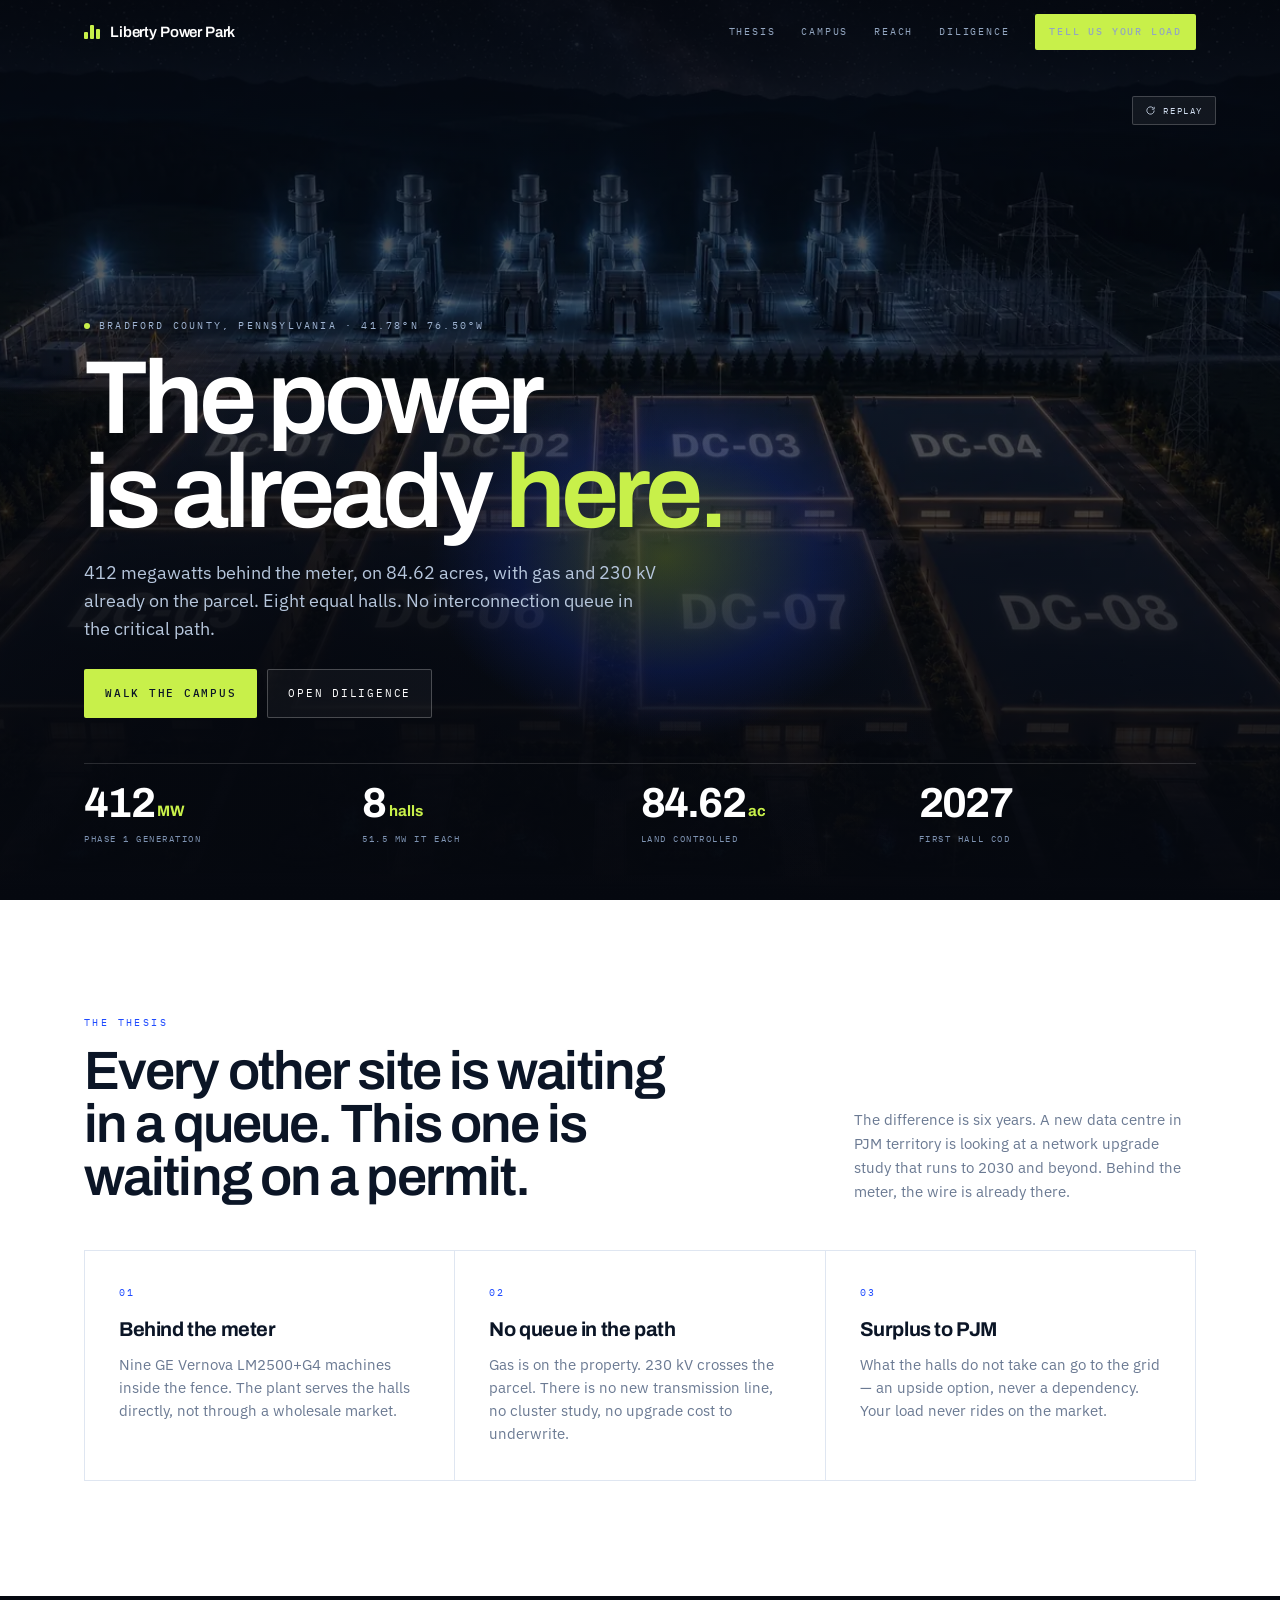
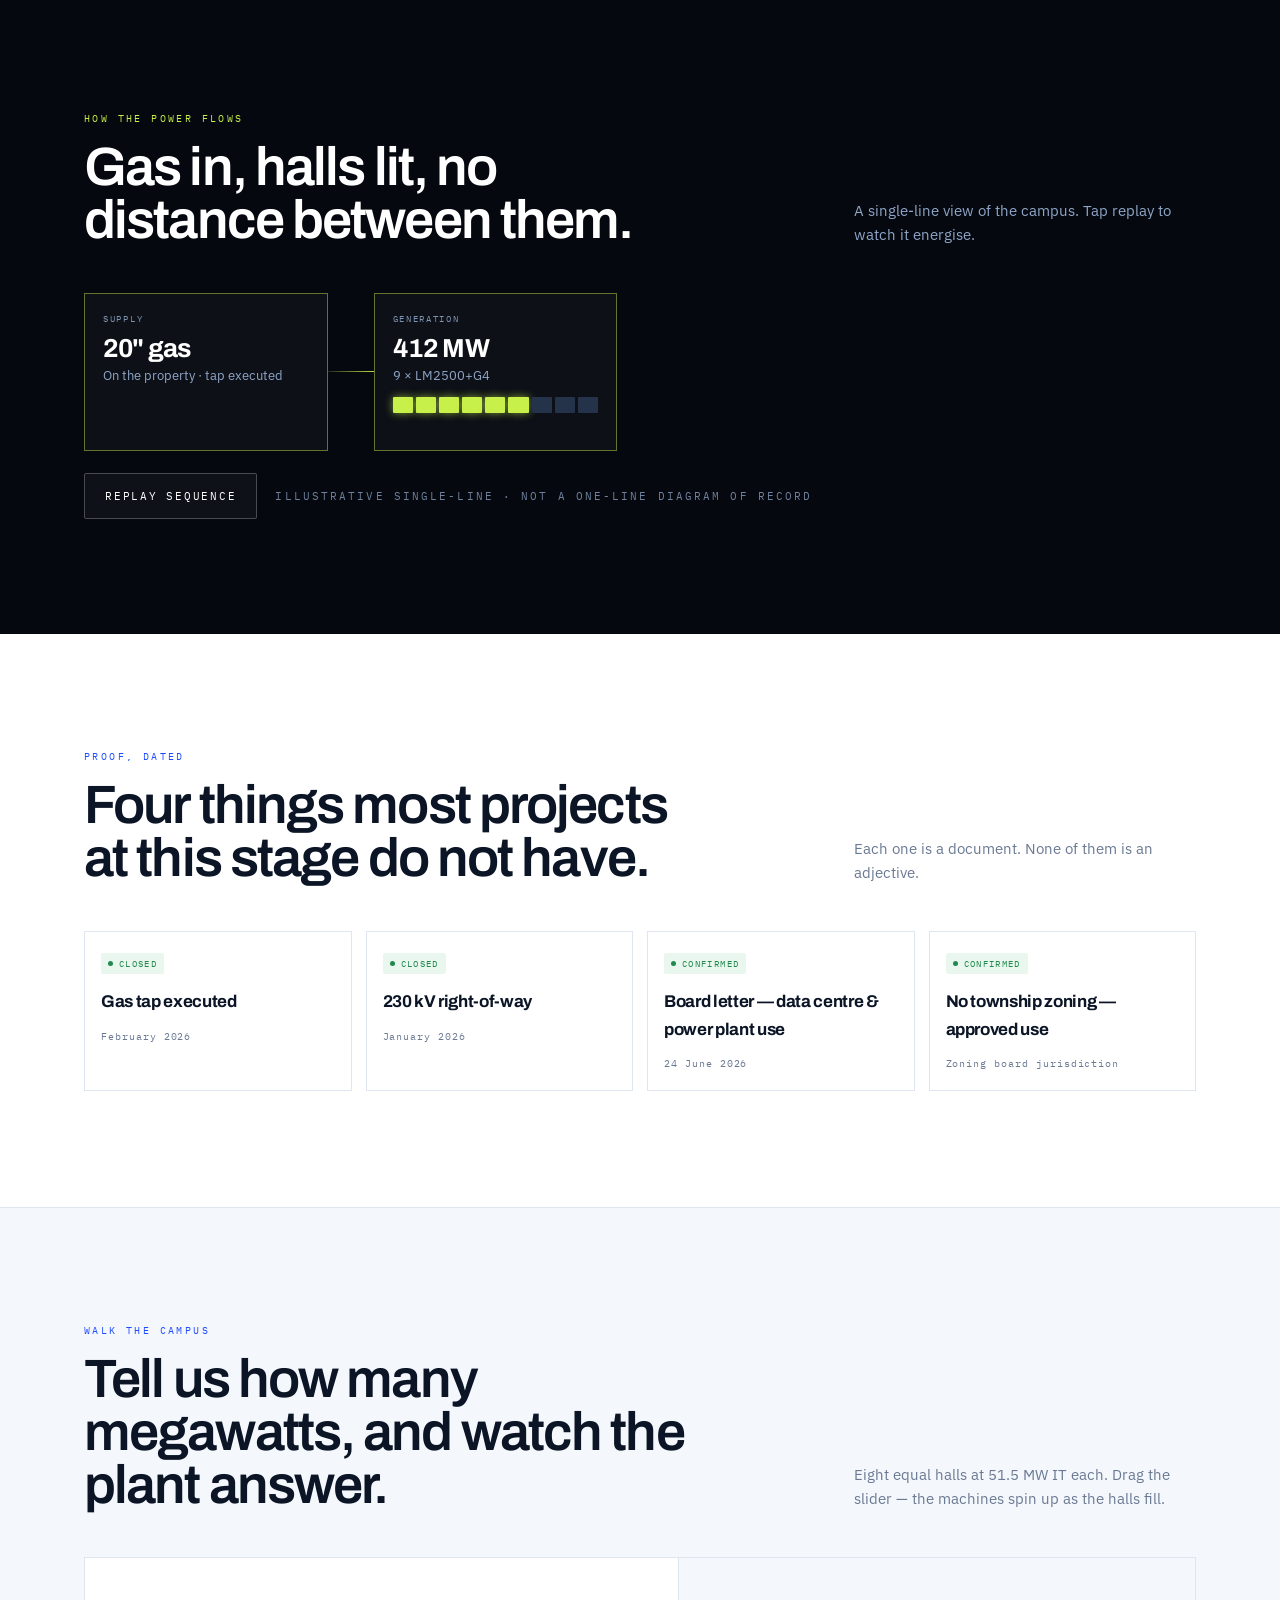
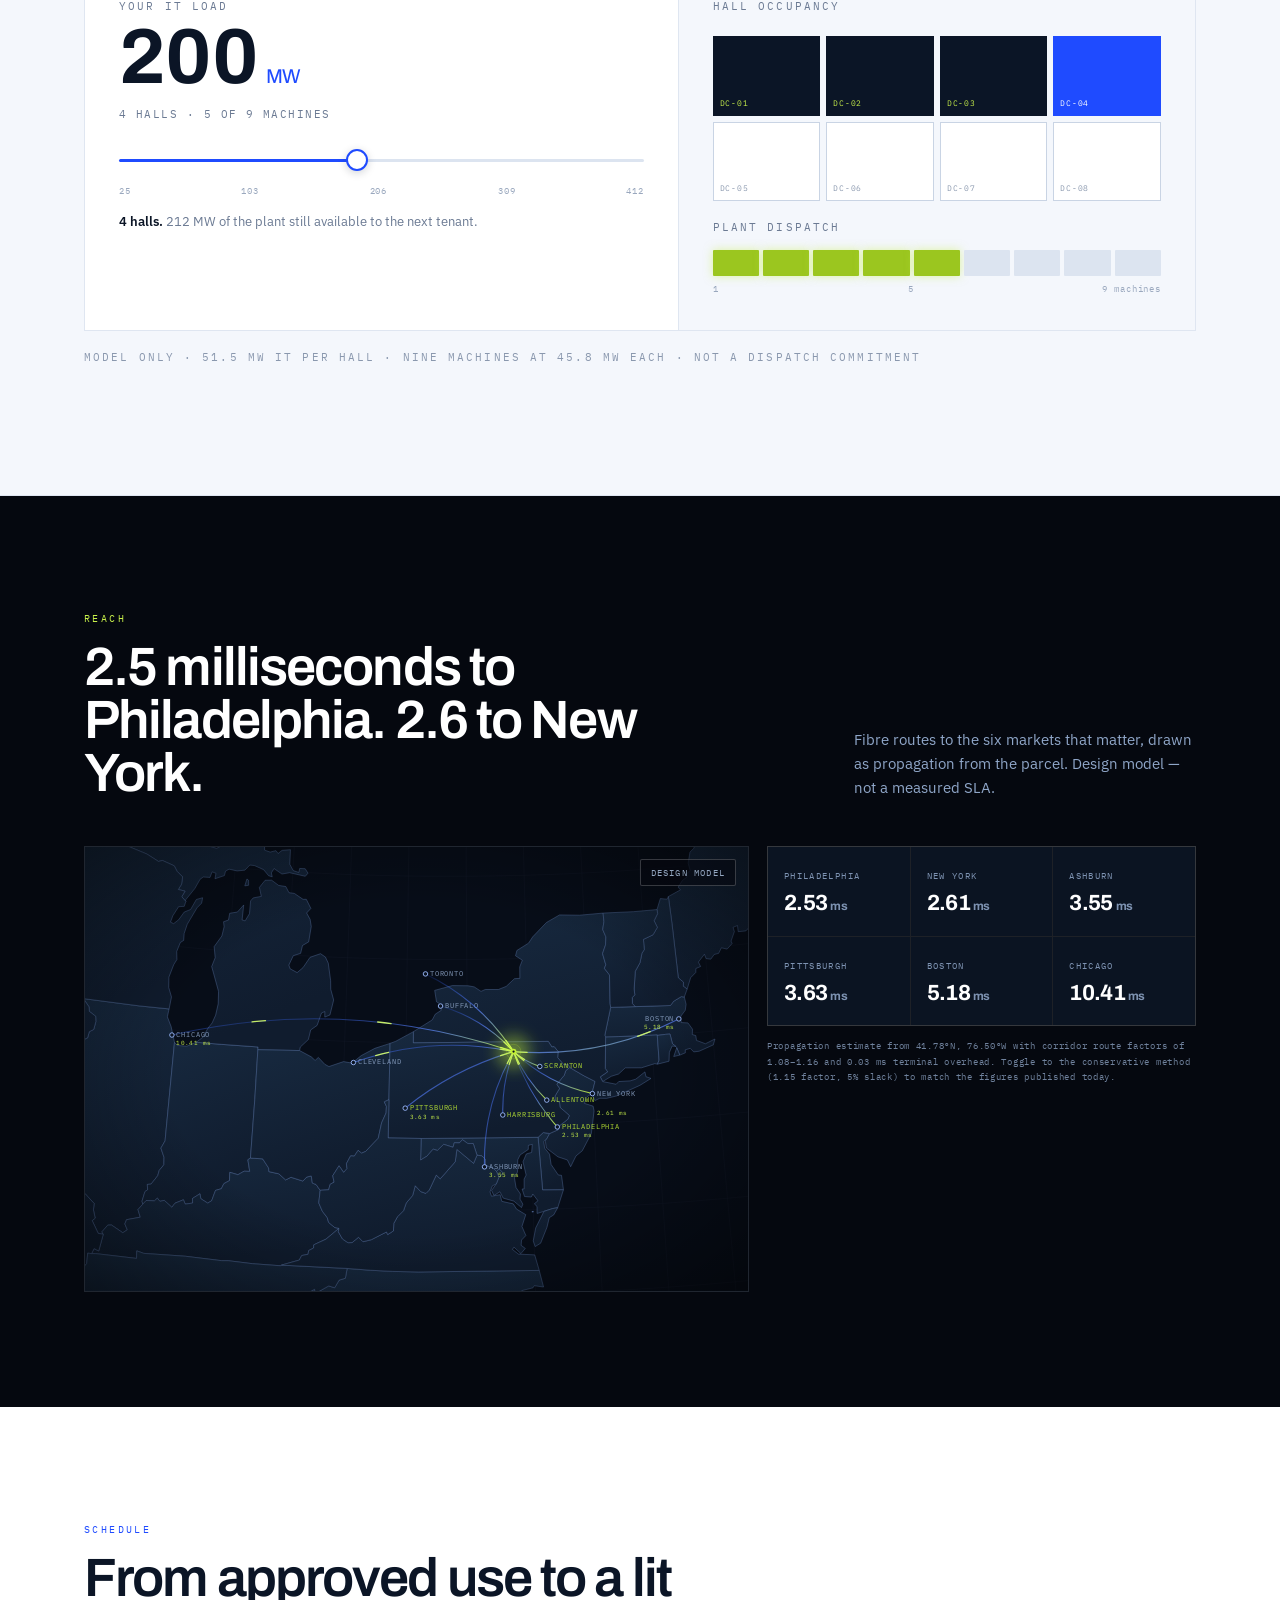
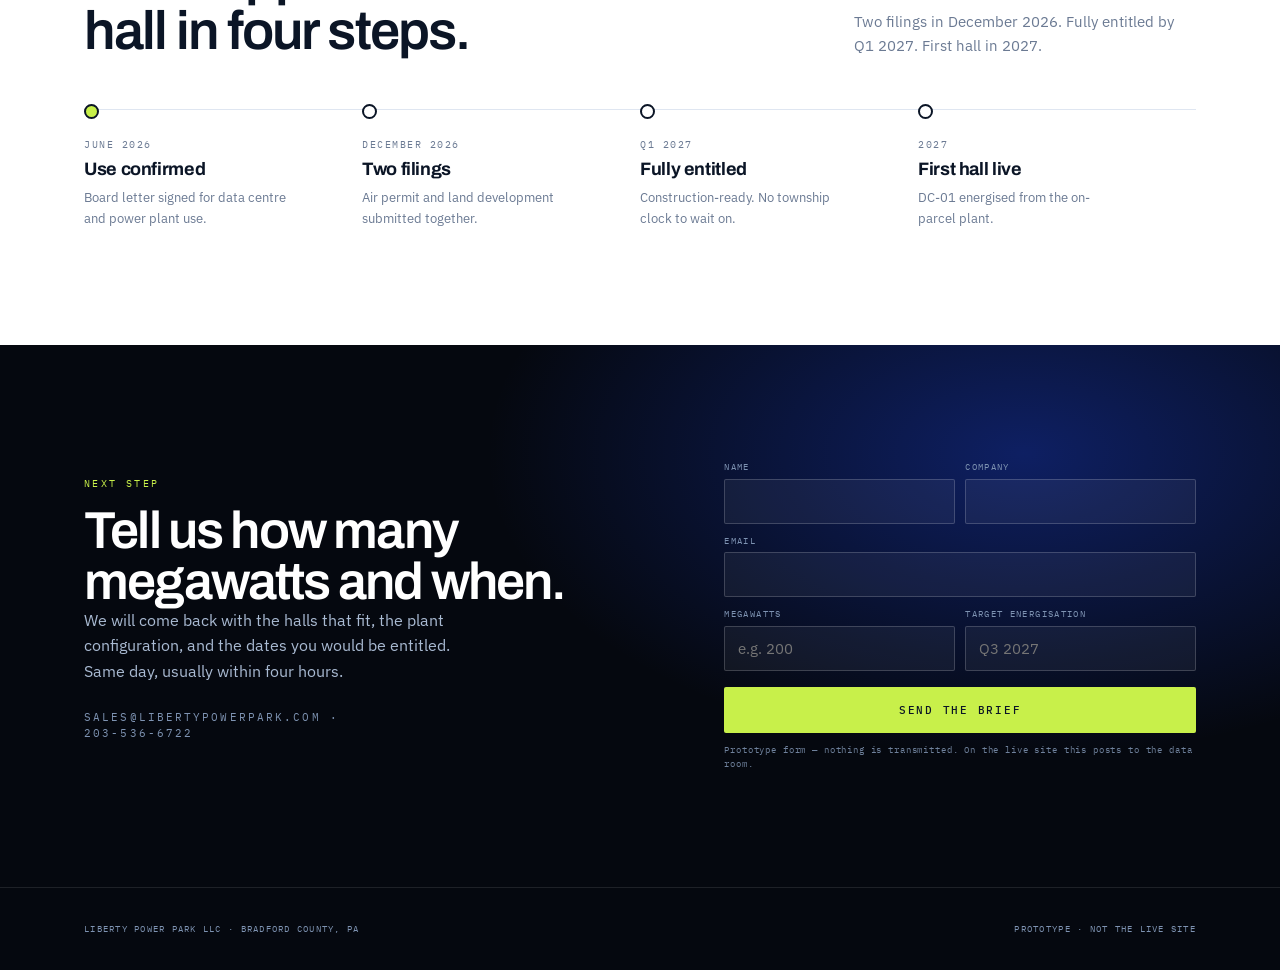
==== index.html @ 139e8e35 "Liberty Power Park — production site" ====
<!doctype html>
<html lang="en">
<head>
<meta charset="utf-8">
<meta name="viewport" content="width=device-width,initial-scale=1,viewport-fit=cover">
<meta name="theme-color" content="#05080F">
<title>Liberty Power Park — 412 MW behind the meter in Pennsylvania</title>
<meta name="description" content="412 MW behind the meter on 84.62 acres in Bradford County, Pennsylvania. Gas and 230 kV already on the parcel. Eight 40,000 SF halls. First hall 2027.">
<link rel="preload" href="fonts/archivo-600-normal.woff2" as="font" type="font/woff2" crossorigin>
<link rel="stylesheet" href="fonts.css">
<link rel="stylesheet" href="style.css">
<link rel="icon" href="favicon.svg" type="image/svg+xml">
<link rel="apple-touch-icon" href="favicon.png">
<link rel="canonical" href="https://arbitragegod.github.io/liberty-power-park/">
<meta property="og:type" content="website">
<meta property="og:site_name" content="Liberty Power Park">
<meta property="og:title" content="The power is already here — Liberty Power Park">
<meta property="og:description" content="412 MW behind the meter on 84.62 acres in Bradford County, Pennsylvania. Gas and 230 kV already on the parcel. Eight 51.5 MW halls. First hall 2027.">
<meta property="og:url" content="https://arbitragegod.github.io/liberty-power-park/">
<meta property="og:image" content="https://arbitragegod.github.io/liberty-power-park/assets/og.jpg">
<meta property="og:image:width" content="1200">
<meta property="og:image:height" content="630">
<meta name="twitter:card" content="summary_large_image">
<meta name="twitter:title" content="The power is already here — Liberty Power Park">
<meta name="twitter:description" content="412 MW behind the meter on 84.62 acres in Bradford County, Pennsylvania. Gas and 230 kV already on the parcel. Eight 51.5 MW halls. First hall 2027.">
<meta name="twitter:image" content="https://arbitragegod.github.io/liberty-power-park/assets/og.jpg">

</head>
<body>

<header class="nav" id="nav">
  <div class="nav-in">
    <a class="brand" href="index.html"><span class="mark"><i></i><i></i><i></i></span>Liberty Power Park</a>
    <nav class="nav-links" id="navlinks">
      <a href="#flow">Thesis</a>
      <a href="#load">Campus</a>
      <a href="#reach">Reach</a>
      <a href="diligence.html">Diligence</a>
      <a class="nav-cta" href="#ask">Tell us your load</a>
    </nav>
    <button class="burger" id="burger" aria-label="Menu" aria-expanded="false"><span></span><span></span><span></span></button>
  </div>
</header>

<!-- ================= HERO ================= -->
<section class="hero">
  <div class="hero-bg" id="heroBg" style="background-image:url('assets/hero.webp')"></div>
  <div class="hero-grad"></div>
  <div class="plant-glow" id="plantGlow"></div>
  <div class="scan" id="scan"></div>
  <button class="replay" id="replay" type="button" aria-label="Replay the energise sequence">
    <svg viewBox="0 0 24 24"><path d="M20 12a8 8 0 1 1-2.3-5.6M20 4v5h-5"/></svg>Replay
  </button>

  <div class="hero-in">
    <span class="eyebrow"><i class="dot"></i>Bradford County, Pennsylvania · 41.78°N 76.50°W</span>
    <h1>The power<br>is already <em>here.</em></h1>
    <p class="hero-sub">412 megawatts behind the meter, on 84.62 acres, with gas and 230 kV already on the parcel. Eight equal halls. No interconnection queue in the critical path.</p>
    <div class="hero-actions">
      <a class="btn btn-p" href="#load">Walk the campus</a>
      <a class="btn btn-g" href="diligence.html">Open diligence</a>
    </div>
    <div class="hero-kpi">
      <div><b><span data-count="412">0</span><i>MW</i></b><span>Phase 1 generation</span></div>
      <div><b><span data-count="8">0</span><i>halls</i></b><span>51.5 MW IT each</span></div>
      <div><b><span data-count="84.62" data-dec="2">0</span><i>ac</i></b><span>Land controlled</span></div>
      <div><b><span data-count="2027">0</span></b><span>First hall COD</span></div>
    </div>
  </div>
</section>

<!-- ================= THESIS ================= -->
<section class="sec" id="thesis">
  <div class="wrap">
    <div class="sec-head rv">
      <div>
        <span class="kicker">The thesis</span>
        <h2>Every other site is waiting in a queue. This one is waiting on a permit.</h2>
      </div>
      <p>The difference is six years. A new data centre in PJM territory is looking at a network upgrade study that runs to 2030 and beyond. Behind the meter, the wire is already there.</p>
    </div>
    <div class="thesis rv">
      <article>
        <span class="n">01</span>
        <b>Behind the meter</b>
        <p>Nine GE Vernova LM2500+G4 machines inside the fence. The plant serves the halls directly, not through a wholesale market.</p>
      </article>
      <article>
        <span class="n">02</span>
        <b>No queue in the path</b>
        <p>Gas is on the property. 230 kV crosses the parcel. There is no new transmission line, no cluster study, no upgrade cost to underwrite.</p>
      </article>
      <article>
        <span class="n">03</span>
        <b>Surplus to PJM</b>
        <p>What the halls do not take can go to the grid — an upside option, never a dependency. Your load never rides on the market.</p>
      </article>
    </div>
  </div>
</section>

<!-- ================= FLOW ================= -->
<section class="sec dark" id="flow">
  <div class="wrap">
    <div class="sec-head rv">
      <div>
        <span class="kicker" style="color:var(--lime)">How the power flows</span>
        <h2>Gas in, halls lit, no distance between them.</h2>
      </div>
      <p style="color:#8FA6C8">A single-line view of the campus. Tap replay to watch it energise.</p>
    </div>

    <div class="flow" id="flowstrip">
      <div class="fl-step" data-step="1">
        <span class="fl-k">Supply</span>
        <b>20" gas</b>
        <span class="fl-s">On the property · tap executed</span>
      </div>
      <div class="fl-link"><i></i></div>
      <div class="fl-step" data-step="2">
        <span class="fl-k">Generation</span>
        <b>412 MW</b>
        <span class="fl-s">9 × LM2500+G4</span>
        <div class="fl-units" id="flUnits"></div>
      </div>
      <div class="fl-link"><i></i></div>
      <div class="fl-step" data-step="3">
        <span class="fl-k">Distribution</span>
        <b>8 halls</b>
        <span class="fl-s">51.5 MW IT each</span>
        <div class="fl-halls" id="flHalls"></div>
      </div>
      <div class="fl-link dashed"><i></i></div>
      <div class="fl-step" data-step="4">
        <span class="fl-k">Optional</span>
        <b>PJM</b>
        <span class="fl-s">Surplus only</span>
      </div>
    </div>

    <div class="flow-foot">
      <button class="btn btn-g" id="flowReplay" type="button">Replay sequence</button>
      <span class="mono" style="color:#6F819C">Illustrative single-line · not a one-line diagram of record</span>
    </div>
  </div>
</section>

<!-- ================= PROOF ================= -->
<section class="sec" id="proof">
  <div class="wrap">
    <div class="sec-head rv">
      <div>
        <span class="kicker">Proof, dated</span>
        <h2>Four things most projects at this stage do not have.</h2>
      </div>
      <p>Each one is a document. None of them is an adjective.</p>
    </div>
    <div class="proof">
      <article class="rv">
        <span class="st"><i></i>Closed</span>
        <b>Gas tap executed</b>
        <span class="date">February 2026</span>
      </article>
      <article class="rv">
        <span class="st"><i></i>Closed</span>
        <b>230 kV right-of-way</b>
        <span class="date">January 2026</span>
      </article>
      <article class="rv">
        <span class="st"><i></i>Confirmed</span>
        <b>Board letter — data centre &amp; power plant use</b>
        <span class="date">24 June 2026</span>
      </article>
      <article class="rv">
        <span class="st"><i></i>Confirmed</span>
        <b>No township zoning — approved use</b>
        <span class="date">Zoning board jurisdiction</span>
      </article>
    </div>
  </div>
</section>

<!-- ================= CAMPUS / LOAD ================= -->
<section class="sec" id="load" style="background:var(--mist);border-top:1px solid var(--line);border-bottom:1px solid var(--line)">
  <div class="wrap">
    <div class="sec-head rv">
      <div>
        <span class="kicker">Walk the campus</span>
        <h2>Tell us how many megawatts, and watch the plant answer.</h2>
      </div>
      <p>Eight equal halls at 51.5 MW IT each. Drag the slider — the machines spin up as the halls fill.</p>
    </div>

    <div class="load rv">
      <div class="load-top">
        <div class="load-left">
          <span class="mono">Your IT load</span>
          <div class="load-read"><b id="load-mw">206</b><span>MW</span></div>
          <div class="load-line" id="load-line">4 halls · 5 of 9 machines</div>
          <input type="range" id="loadinput" min="25" max="412" step="25" value="206" aria-label="IT load in megawatts">
          <div class="ticks"><span>25</span><span>103</span><span>206</span><span>309</span><span>412</span></div>
          <p class="load-note" id="load-note"></p>
        </div>
        <div class="load-right">
          <span class="mono">Hall occupancy</span>
          <div class="halls" id="halls">
            <div class="hall"><span>DC-01</span></div><div class="hall"><span>DC-02</span></div>
            <div class="hall"><span>DC-03</span></div><div class="hall"><span>DC-04</span></div>
            <div class="hall"><span>DC-05</span></div><div class="hall"><span>DC-06</span></div>
            <div class="hall"><span>DC-07</span></div><div class="hall"><span>DC-08</span></div>
          </div>
          <span class="mono" style="display:block;margin-top:18px">Plant dispatch</span>
          <div class="gen" id="gen"><i></i><i></i><i></i><i></i><i></i><i></i><i></i><i></i><i></i></div>
          <div class="ticks" style="margin-top:6px"><span>1</span><span>5</span><span>9 machines</span></div>
        </div>
      </div>
    </div>

    <p class="mono" style="margin-top:18px;color:#8A98AE">Model only · 51.5 MW IT per hall · nine machines at 45.8 MW each · not a dispatch commitment</p>
  </div>
</section>

<!-- ================= REACH ================= -->
<section class="sec dark" id="reach">
  <div class="wrap">
    <div class="sec-head rv">
      <div>
        <span class="kicker" style="color:var(--lime)">Reach</span>
        <h2>2.5 milliseconds to Philadelphia. 2.6 to New York.</h2>
      </div>
      <p style="color:#8FA6C8">Fibre routes to the six markets that matter, drawn as propagation from the parcel. Design model — not a measured SLA.</p>
    </div>

    <div class="reach-grid rv">
      <div class="map-shell" id="reachmap">
        <div class="map-tools">
          <button class="tog" id="lat-mode" aria-pressed="false" type="button">Design model</button>
        </div>
        <svg style="width:100%;height:auto;display:block" xmlns="http://www.w3.org/2000/svg" viewBox="0 0 1180 790" width="1180" height="790">
<defs>
<linearGradient id="landfill" x1="0" y1="0" x2=".3" y2="1">
  <stop offset="0" stop-color="#17293F"/><stop offset="1" stop-color="#101C2E"/>
</linearGradient>
<radialGradient id="lppglow" cx=".5" cy=".5" r=".5">
  <stop offset="0" stop-color="#C4F135" stop-opacity=".6"/><stop offset="1" stop-color="#C4F135" stop-opacity="0"/>
</radialGradient>
<radialGradient id="mapvig" cx=".5" cy=".5" r=".75">
  <stop offset=".5" stop-color="#000" stop-opacity="0"/><stop offset="1" stop-color="#000" stop-opacity=".55"/>
</radialGradient>
<filter id="blur9"><feGaussianBlur stdDeviation="9"/></filter>
<linearGradient id="arcline" x1="0" y1="0" x2="1" y2="1">
  <stop offset="0" stop-color="#2B5CFF" stop-opacity=".12"/>
  <stop offset=".55" stop-color="#5B84FF" stop-opacity=".7"/>
  <stop offset="1" stop-color="#C4F135" stop-opacity=".95"/>
</linearGradient>
</defs>
<rect width="1180" height="790" fill="#070D18"/>
<path d="M-35.6,830.6 L-26.6,756.5 L-17.7,682.4 L-8.8,608.2 L0.2,534.1 L9.1,459.9 L18.0,385.8 L27.0,311.8 L35.9,237.9 L44.8,164.1 L53.6,90.5 L62.5,17.0 L71.3,-56.2 L80.1,-129.2 M83.9,843.8 L91.3,769.5 L98.6,695.2 L106.0,620.8 L113.4,546.5 L120.8,472.2 L128.1,397.9 L135.5,323.7 L142.8,249.7 L150.2,175.7 L157.5,101.9 L164.8,28.3 L172.1,-45.1 L179.3,-118.3 M203.6,854.4 L209.4,780.0 L215.2,705.5 L221.0,631.0 L226.8,556.6 L232.6,482.1 L238.4,407.7 L244.2,333.4 L250.0,259.2 L255.8,185.1 L261.6,111.1 L267.3,37.4 L273.1,-36.2 L278.8,-109.5 M323.5,862.5 L327.7,787.9 L332.0,713.4 L336.2,638.8 L340.4,564.2 L344.7,489.7 L348.9,415.2 L353.2,340.7 L357.4,266.4 L361.6,192.2 L365.8,118.1 L370.0,44.3 L374.2,-29.3 L378.4,-102.7 M443.5,868.0 L446.2,793.4 L448.9,718.8 L451.5,644.1 L454.2,569.5 L456.9,494.9 L459.5,420.3 L462.2,345.8 L464.9,271.4 L467.5,197.1 L470.2,123.0 L472.8,49.1 L475.5,-24.7 L478.1,-98.1 M563.7,871.1 L564.8,796.4 L565.9,721.7 L567.0,647.1 L568.1,572.4 L569.2,497.7 L570.3,423.1 L571.3,348.5 L572.4,274.1 L573.5,199.8 L574.6,125.6 L575.7,51.7 L576.8,-22.1 L577.9,-95.6 M683.8,871.6 L683.3,796.9 L682.9,722.2 L682.4,647.5 L681.9,572.8 L681.5,498.2 L681.0,423.5 L680.5,349.0 L680.0,274.5 L679.6,200.2 L679.1,126.1 L678.6,52.1 L678.2,-21.7 L677.7,-95.2 M804.0,869.5 L801.9,794.9 L799.9,720.3 L797.8,645.6 L795.8,570.9 L793.8,496.3 L791.7,421.7 L789.7,347.2 L787.6,272.7 L785.6,198.4 L783.6,124.3 L781.6,50.4 L779.5,-23.4 L777.5,-96.9 M924.1,865.0 L920.4,790.4 L916.8,715.8 L913.2,641.2 L909.6,566.6 L906.0,492.0 L902.4,417.5 L898.8,343.0 L895.2,268.7 L891.6,194.4 L888.0,120.3 L884.4,46.5 L880.8,-27.2 L877.3,-100.6 M1044.0,857.9 L1038.8,783.4 L1033.7,708.9 L1028.5,634.4 L1023.3,559.9 L1018.1,485.4 L1012.9,411.0 L1007.8,336.6 L1002.6,262.3 L997.4,188.2 L992.3,114.2 L987.1,40.4 L982.0,-33.2 L976.9,-106.5 M1163.8,848.3 L1157.1,774.0 L1150.3,699.6 L1143.6,625.2 L1136.8,550.8 L1130.1,476.4 L1123.3,402.1 L1116.6,327.9 L1109.8,253.7 L1103.1,179.7 L1096.4,105.8 L1089.7,32.2 L1083.1,-41.3 L1076.4,-114.5 M1283.4,836.2 L1275.0,762.0 L1266.7,687.8 L1258.4,613.6 L1250.1,539.3 L1241.8,465.1 L1233.5,391.0 L1225.2,316.9 L1216.9,242.9 L1208.6,169.0 L1200.4,95.3 L1192.1,21.8 L1183.9,-51.5 L1175.8,-124.6 M-144.2,741.1 L-85.5,749.1 L-26.6,756.5 L32.3,763.3 L91.3,769.5 L150.3,775.0 L209.4,780.0 L268.5,784.3 L327.7,787.9 L386.9,791.0 L446.2,793.4 L505.5,795.2 L564.8,796.4 L624.0,797.0 L683.3,796.9 L742.6,796.2 L801.9,794.9 L861.2,793.0 L920.4,790.4 L979.7,787.3 L1038.8,783.4 L1098.0,779.0 L1157.1,774.0 L1216.1,768.3 L1275.0,762.0 L1333.9,755.1 L1392.8,747.6 M-123.2,593.2 L-66.0,601.0 L-8.8,608.2 L48.6,614.8 L106.0,620.8 L163.5,626.2 L221.0,631.0 L278.6,635.2 L336.2,638.8 L393.9,641.8 L451.5,644.1 L509.2,645.9 L567.0,647.1 L624.7,647.6 L682.4,647.5 L740.1,646.9 L797.8,645.6 L855.5,643.7 L913.2,641.2 L970.9,638.1 L1028.5,634.4 L1086.0,630.1 L1143.6,625.2 L1201.0,619.7 L1258.4,613.6 L1315.8,606.8 L1373.0,599.5 M-102.2,445.3 L-46.6,452.9 L9.1,459.9 L64.9,466.4 L120.8,472.2 L176.7,477.4 L232.6,482.1 L288.6,486.2 L344.7,489.7 L400.8,492.6 L456.9,494.9 L513.0,496.6 L569.2,497.7 L625.3,498.2 L681.5,498.2 L737.6,497.5 L793.8,496.3 L849.9,494.4 L906.0,492.0 L962.1,489.0 L1018.1,485.4 L1074.1,481.2 L1130.1,476.4 L1186.0,471.1 L1241.8,465.1 L1297.6,458.6 L1353.3,451.4 M-81.3,297.6 L-27.2,305.0 L27.0,311.8 L81.2,318.1 L135.5,323.7 L189.8,328.8 L244.2,333.4 L298.7,337.3 L353.2,340.7 L407.7,343.5 L462.2,345.8 L516.8,347.4 L571.3,348.5 L625.9,349.1 L680.5,349.0 L735.1,348.4 L789.7,347.2 L844.2,345.4 L898.8,343.0 L953.3,340.1 L1007.8,336.6 L1062.2,332.5 L1116.6,327.9 L1170.9,322.7 L1225.2,316.9 L1279.4,310.5 L1333.5,303.6 M-60.4,150.3 L-7.8,157.5 L44.8,164.1 L97.4,170.2 L150.2,175.7 L203.0,180.7 L255.8,185.1 L308.7,188.9 L361.6,192.2 L414.6,194.9 L467.5,197.1 L520.5,198.7 L573.5,199.8 L626.6,200.3 L679.6,200.2 L732.6,199.6 L785.6,198.4 L838.6,196.7 L891.6,194.4 L944.5,191.6 L997.4,188.2 L1050.3,184.2 L1103.1,179.7 L1155.9,174.6 L1208.6,169.0 L1261.3,162.8 L1313.9,156.1 M-39.6,3.7 L11.4,10.6 L62.5,17.0 L113.6,22.9 L164.8,28.3 L216.0,33.1 L267.3,37.4 L318.7,41.1 L370.0,44.3 L421.4,46.9 L472.8,49.1 L524.3,50.6 L575.7,51.7 L627.2,52.1 L678.6,52.1 L730.1,51.5 L781.6,50.4 L833.0,48.7 L884.4,46.5 L935.8,43.7 L987.1,40.4 L1038.5,36.6 L1089.7,32.2 L1141.0,27.3 L1192.1,21.8 L1243.3,15.8 L1294.3,9.3" fill="none" stroke="#8FA6C8" stroke-opacity=".06" stroke-width="1"/>
<g fill="url(#landfill)" stroke="#5A76A8" stroke-opacity=".8" stroke-width=".9">
<path d="M122.2,847.3 L227.1,857.3 L233.0,922.0 L241.4,1017.1 L247.1,1038.3 L253.0,1050.6 L249.8,1057.7 L256.7,1062.7 L245.5,1071.3 L245.2,1080.7 L238.9,1092.9 L243.5,1115.6 L237.7,1134.8 L243.2,1155.5 L212.1,1153.8 L79.6,1142.7 L76.6,1152.2 L89.5,1167.7 L85.9,1179.6 L90.2,1186.1 L79.8,1196.1 L70.9,1197.7 L56.1,1184.1 L56.1,1165.7 L51.5,1163.2 L44.2,1176.4 L40.8,1189.5 L24.9,1184.2 L31.8,1070.9 L60.4,931.6 L77.2,851.2 L71.7,842.9 L122.2,847.3Z"/>
<path d="M-1591.5,-1248.7 L-1584.1,-1257.8 L-1579.7,-1246.9 L-1587.3,-1237.5 L-1596.2,-1244.9 L-1591.5,-1248.7Z M-1588.7,-1272.4 L-1586.2,-1260.9 L-1596.7,-1252.9 L-1597.5,-1258.4 L-1588.7,-1272.4Z M-1593.2,-1359.1 L-1583.6,-1354.7 L-1581.2,-1350.0 L-1587.9,-1342.1 L-1597.0,-1345.2 L-1600.6,-1355.2 L-1593.2,-1359.1Z M-1619.2,-1368.6 L-1604.6,-1356.4 L-1607.8,-1342.6 L-1599.9,-1319.8 L-1599.3,-1308.6 L-1603.0,-1301.9 L-1600.0,-1298.1 L-1604.7,-1289.3 L-1603.5,-1276.7 L-1607.4,-1268.7 L-1601.7,-1268.3 L-1603.5,-1261.3 L-1617.2,-1237.6 L-1623.2,-1234.0 L-1633.2,-1241.7 L-1628.6,-1255.3 L-1633.0,-1256.7 L-1635.0,-1270.3 L-1639.1,-1268.8 L-1643.6,-1275.8 L-1648.2,-1266.4 L-1640.8,-1264.9 L-1639.0,-1259.1 L-1648.5,-1248.3 L-1654.9,-1254.2 L-1656.0,-1276.5 L-1654.1,-1286.2 L-1648.2,-1293.9 L-1657.2,-1298.8 L-1653.2,-1305.0 L-1646.3,-1301.4 L-1636.2,-1302.6 L-1632.8,-1314.1 L-1639.3,-1321.1 L-1630.5,-1337.3 L-1628.3,-1346.8 L-1637.1,-1344.8 L-1633.4,-1354.7 L-1625.3,-1355.3 L-1623.2,-1368.1 L-1619.2,-1368.6Z M-1654.7,-1325.7 L-1650.2,-1317.2 L-1642.2,-1318.8 L-1638.8,-1313.4 L-1649.5,-1308.0 L-1655.7,-1315.8 L-1654.7,-1325.7Z M-1608.4,-1409.7 L-1609.8,-1418.8 L-1601.4,-1418.7 L-1585.4,-1400.5 L-1576.4,-1395.2 L-1577.2,-1380.4 L-1571.6,-1364.2 L-1577.1,-1358.2 L-1585.4,-1358.5 L-1592.5,-1365.4 L-1601.0,-1365.0 L-1607.4,-1372.8 L-1617.8,-1375.9 L-1610.7,-1390.8 L-1604.0,-1399.2 L-1610.4,-1403.8 L-1608.4,-1409.7Z M-1633.1,-1388.7 L-1635.1,-1396.4 L-1634.2,-1409.5 L-1629.9,-1417.1 L-1623.3,-1417.7 L-1621.0,-1411.2 L-1616.1,-1416.6 L-1608.7,-1396.8 L-1614.0,-1385.7 L-1619.8,-1387.7 L-1630.5,-1378.3 L-1629.0,-1372.8 L-1642.2,-1362.3 L-1645.9,-1368.9 L-1652.2,-1361.1 L-1653.1,-1367.7 L-1644.5,-1385.3 L-1633.1,-1388.7Z M-1659.6,-1389.9 L-1665.2,-1384.0 L-1667.6,-1391.1 L-1663.9,-1425.8 L-1667.2,-1439.0 L-1660.2,-1443.0 L-1653.7,-1459.6 L-1655.2,-1477.5 L-1638.0,-1482.2 L-1637.0,-1474.7 L-1631.1,-1465.3 L-1624.0,-1459.5 L-1629.9,-1450.3 L-1642.4,-1415.5 L-1659.6,-1389.9Z M-1588.0,-1502.7 L-1578.9,-1490.4 L-1571.6,-1486.4 L-1574.9,-1482.3 L-1575.1,-1460.0 L-1580.4,-1467.1 L-1585.7,-1463.0 L-1583.5,-1449.8 L-1590.7,-1433.8 L-1600.8,-1435.0 L-1606.7,-1431.7 L-1626.0,-1429.5 L-1629.5,-1432.3 L-1623.7,-1444.4 L-1616.7,-1449.2 L-1611.4,-1459.7 L-1607.7,-1474.5 L-1602.8,-1480.2 L-1595.3,-1497.2 L-1595.5,-1506.9 L-1589.3,-1518.9 L-1588.0,-1502.7Z M-1662.7,-1479.5 L-1657.6,-1476.0 L-1659.4,-1462.1 L-1666.7,-1456.6 L-1675.7,-1460.5 L-1666.9,-1470.9 L-1662.7,-1479.5Z M-1643.3,-1539.1 L-1633.0,-1531.5 L-1622.8,-1531.7 L-1617.5,-1518.2 L-1627.9,-1514.4 L-1627.9,-1510.3 L-1617.2,-1515.3 L-1607.0,-1504.3 L-1604.5,-1493.5 L-1615.9,-1484.9 L-1613.4,-1481.9 L-1619.4,-1464.2 L-1630.2,-1468.3 L-1639.2,-1492.1 L-1647.1,-1479.3 L-1655.9,-1478.1 L-1660.8,-1484.6 L-1659.4,-1495.0 L-1663.0,-1505.3 L-1661.1,-1520.0 L-1664.7,-1529.8 L-1658.1,-1538.5 L-1651.2,-1538.2 L-1644.4,-1544.8 L-1643.3,-1539.1Z M-1914.0,-1921.2 L-1938.1,-1920.0 L-1943.5,-1915.9 L-1956.8,-1921.9 L-1947.8,-1927.6 L-1929.5,-1925.6 L-1914.8,-1928.1 L-1914.0,-1921.2Z M-1912.2,-1953.0 L-1923.0,-1944.1 L-1936.8,-1937.4 L-1939.6,-1946.3 L-1923.7,-1954.0 L-1912.2,-1953.0Z M-1528.9,-2396.7 L-1527.8,-2392.5 L-1516.0,-2378.9 L-1507.9,-2373.8 L-1498.1,-2365.2 L-1488.7,-2354.4 L-1481.6,-2349.9 L-1478.3,-2341.2 L-1470.3,-2327.9 L-1455.9,-2314.2 L-1449.7,-2312.9 L-1438.4,-2305.9 L-1431.6,-2305.2 L-1420.1,-2296.6 L-1421.9,-2294.7 L-1414.4,-2290.5 L-1403.3,-2276.2 L-1398.2,-2263.4 L-1391.5,-2253.9 L-1391.4,-2250.1 L-1383.7,-2243.3 L-1379.2,-2233.3 L-1379.7,-2229.5 L-1373.4,-2228.0 L-1368.9,-2222.0 L-1718.1,-1768.9 L-1706.3,-1753.0 L-1700.8,-1756.1 L-1690.0,-1737.4 L-1674.2,-1738.7 L-1653.7,-1724.8 L-1667.9,-1713.1 L-1666.5,-1704.4 L-1658.6,-1691.3 L-1661.7,-1681.8 L-1648.3,-1628.5 L-1656.0,-1606.2 L-1646.2,-1607.0 L-1625.1,-1605.2 L-1616.5,-1599.7 L-1607.9,-1603.6 L-1601.3,-1613.8 L-1595.4,-1609.7 L-1587.8,-1617.4 L-1575.8,-1612.2 L-1554.8,-1608.9 L-1548.1,-1585.3 L-1555.0,-1578.4 L-1556.6,-1567.9 L-1548.9,-1560.1 L-1545.8,-1540.7 L-1548.8,-1537.8 L-1547.9,-1527.9 L-1538.5,-1511.0 L-1536.3,-1462.9 L-1538.5,-1451.8 L-1536.7,-1438.2 L-1538.3,-1411.5 L-1537.9,-1387.6 L-1546.5,-1383.2 L-1536.6,-1373.4 L-1545.8,-1364.9 L-1539.0,-1354.8 L-1545.3,-1342.1 L-1535.4,-1336.8 L-1524.8,-1313.3 L-1514.8,-1304.0 L-1512.5,-1294.5 L-1507.7,-1289.4 L-1509.7,-1282.6 L-1498.5,-1273.6 L-1499.2,-1264.2 L-1512.8,-1254.1 L-1518.7,-1242.4 L-1524.4,-1220.8 L-1531.3,-1218.7 L-1550.7,-1207.4 L-1571.5,-1203.3 L-1571.4,-1211.9 L-1577.7,-1213.0 L-1573.5,-1227.7 L-1569.3,-1232.3 L-1569.6,-1241.1 L-1556.9,-1242.3 L-1557.9,-1246.1 L-1571.7,-1243.2 L-1573.2,-1251.4 L-1580.4,-1251.8 L-1587.9,-1274.6 L-1573.6,-1285.6 L-1586.5,-1286.9 L-1591.4,-1280.0 L-1595.7,-1290.4 L-1593.0,-1298.3 L-1583.0,-1302.3 L-1580.0,-1310.8 L-1591.2,-1309.3 L-1590.1,-1327.2 L-1596.2,-1327.4 L-1592.0,-1340.2 L-1580.4,-1342.7 L-1573.6,-1338.4 L-1570.1,-1348.3 L-1559.4,-1357.3 L-1565.2,-1360.5 L-1570.6,-1377.5 L-1571.4,-1394.2 L-1585.1,-1414.8 L-1569.7,-1437.6 L-1573.9,-1444.4 L-1566.3,-1452.9 L-1570.9,-1459.5 L-1571.8,-1478.0 L-1570.0,-1486.3 L-1584.2,-1498.8 L-1590.0,-1527.0 L-1571.0,-1570.6 L-1580.4,-1564.0 L-1584.3,-1555.0 L-1587.9,-1535.0 L-1591.3,-1533.7 L-1595.3,-1518.0 L-1601.9,-1510.3 L-1607.3,-1516.7 L-1606.4,-1529.6 L-1612.4,-1535.9 L-1624.0,-1540.2 L-1614.7,-1553.3 L-1613.1,-1568.5 L-1620.9,-1568.9 L-1634.4,-1595.5 L-1638.7,-1593.5 L-1629.4,-1581.6 L-1626.6,-1566.0 L-1623.2,-1563.2 L-1627.1,-1555.1 L-1628.3,-1543.3 L-1643.7,-1546.6 L-1648.6,-1554.6 L-1654.1,-1547.1 L-1659.1,-1559.3 L-1659.1,-1565.6 L-1664.8,-1569.6 L-1672.6,-1591.6 L-1677.1,-1609.5 L-1674.1,-1616.0 L-1674.3,-1629.0 L-1687.3,-1647.6 L-1692.2,-1660.8 L-1703.6,-1680.2 L-1709.4,-1695.2 L-1703.0,-1701.8 L-1701.7,-1697.2 L-1694.5,-1699.2 L-1690.3,-1712.4 L-1681.4,-1714.9 L-1681.6,-1719.2 L-1698.0,-1714.1 L-1720.4,-1719.6 L-1738.5,-1737.5 L-1750.1,-1757.2 L-1746.7,-1762.9 L-1755.4,-1767.8 L-1760.8,-1778.1 L-1776.6,-1796.2 L-1787.0,-1805.0 L-1813.2,-1821.5 L-1823.3,-1826.5 L-1828.0,-1842.6 L-1838.5,-1857.0 L-1838.9,-1864.9 L-1834.1,-1873.7 L-1843.6,-1880.8 L-1852.3,-1876.7 L-1860.8,-1899.1 L-1860.0,-1905.2 L-1882.6,-1912.1 L-1897.9,-1910.4 L-1894.3,-1921.3 L-1887.1,-1922.8 L-1883.4,-1917.6 L-1862.9,-1910.0 L-1861.1,-1916.1 L-1870.3,-1920.2 L-1868.2,-1928.4 L-1874.1,-1935.0 L-1868.2,-1955.3 L-1873.8,-1953.9 L-1884.8,-1960.2 L-1886.1,-1964.7 L-1893.3,-1962.9 L-1903.5,-1974.8 L-1908.5,-1970.1 L-1917.5,-1975.7 L-1919.4,-1980.8 L-1908.6,-1987.6 L-1912.1,-1990.3 L-1926.1,-1985.3 L-1921.7,-1975.6 L-1927.4,-1968.0 L-1929.7,-1956.4 L-1939.6,-1950.6 L-1943.0,-1958.6 L-1948.3,-1956.0 L-1944.1,-1949.3 L-1950.7,-1935.6 L-1960.8,-1940.8 L-1963.4,-1947.0 L-1973.2,-1950.5 L-1974.7,-1956.3 L-1984.4,-1964.6 L-1980.3,-1968.4 L-1987.3,-1969.8 L-1994.5,-1966.9 L-1994.2,-1975.1 L-2005.1,-1973.3 L-2005.7,-1968.3 L-2016.2,-1971.0 L-2022.9,-1976.3 L-2030.2,-1973.5 L-2041.2,-1975.3 L-2044.3,-1981.2 L-2054.5,-1980.7 L-2058.3,-1984.9 L-2077.3,-1982.1 L-2087.3,-1990.1 L-2086.9,-1996.4 L-2098.1,-1995.9 L-2105.2,-2011.5 L-2094.6,-2017.1 L-2084.3,-2012.8 L-2079.9,-2007.5 L-2075.4,-2009.3 L-2060.5,-2007.2 L-2055.1,-2012.2 L-2073.5,-2016.2 L-2079.0,-2029.6 L-2077.3,-2033.6 L-2060.7,-2041.0 L-2044.2,-2041.8 L-2036.1,-2047.6 L-2032.4,-2046.6 L-2024.1,-2053.3 L-2020.2,-2065.6 L-2007.2,-2059.1 L-1976.5,-2052.9 L-1976.3,-2043.8 L-1971.5,-2036.9 L-1958.0,-2033.6 L-1961.7,-2049.4 L-1960.9,-2058.0 L-1969.0,-2064.7 L-1972.2,-2072.2 L-1975.8,-2071.6 L-1988.1,-2076.8 L-1998.5,-2074.3 L-2009.0,-2081.4 L-2025.7,-2083.0 L-2031.4,-2079.0 L-2041.1,-2083.3 L-2048.0,-2079.4 L-2056.4,-2081.0 L-2068.2,-2073.8 L-2084.2,-2077.3 L-2084.3,-2067.6 L-2095.5,-2064.3 L-2106.0,-2072.2 L-2116.2,-2063.6 L-2128.2,-2068.9 L-2127.0,-2075.5 L-2138.6,-2072.5 L-2143.9,-2077.4 L-2148.2,-2071.3 L-2162.7,-2079.6 L-2179.4,-2067.7 L-2167.2,-2053.8 L-2160.8,-2039.5 L-2162.7,-2031.8 L-2174.5,-2028.5 L-2186.2,-2030.8 L-2192.9,-2037.0 L-2197.8,-2033.5 L-2203.6,-2036.2 L-2207.0,-2029.0 L-2219.3,-2025.6 L-2236.2,-2027.9 L-2241.6,-2033.4 L-2249.4,-2036.1 L-2253.9,-2041.8 L-2260.7,-2043.0 L-2263.6,-2037.9 L-2273.1,-2043.4 L-2280.5,-2039.2 L-2281.7,-2048.1 L-2298.9,-2042.7 L-2307.2,-2053.2 L-2312.9,-2046.5 L-2316.7,-2053.9 L-2323.3,-2055.4 L-2331.8,-2047.4 L-2351.2,-2041.6 L-2362.7,-2050.6 L-2376.8,-2053.6 L-2381.5,-2051.9 L-2381.8,-2061.9 L-2403.4,-2059.6 L-2402.1,-2065.5 L-2408.0,-2069.8 L-2416.5,-2064.4 L-2424.2,-2067.3 L-2429.0,-2074.9 L-2441.0,-2073.4 L-2435.1,-2062.3 L-2460.4,-2057.4 L-2491.1,-2081.0 L-2512.7,-2076.1 L-2511.3,-2080.9 L-2501.1,-2087.8 L-2504.6,-2094.7 L-2514.2,-2098.8 L-2518.9,-2096.6 L-2534.7,-2102.5 L-2545.8,-2101.3 L-2542.1,-2107.0 L-2550.4,-2105.0 L-2552.3,-2114.9 L-2571.9,-2119.6 L-2579.4,-2129.1 L-2571.2,-2133.7 L-2567.9,-2143.5 L-2576.6,-2142.5 L-2582.2,-2137.2 L-2610.6,-2134.7 L-2609.8,-2142.7 L-2617.7,-2138.4 L-2623.6,-2148.0 L-2614.0,-2158.2 L-2616.0,-2165.4 L-2621.4,-2164.1 L-2622.3,-2155.5 L-2631.6,-2151.6 L-2641.2,-2155.5 L-2637.1,-2167.6 L-2641.8,-2174.5 L-2646.0,-2173.0 L-2645.5,-2162.6 L-2662.9,-2168.1 L-2658.5,-2158.4 L-2662.0,-2155.3 L-2664.7,-2164.2 L-2679.1,-2167.4 L-2692.8,-2185.1 L-2704.5,-2189.9 L-2708.8,-2187.8 L-2721.0,-2194.5 L-2725.2,-2203.1 L-2716.8,-2213.7 L-2707.7,-2209.0 L-2690.9,-2213.2 L-2684.8,-2206.1 L-2664.2,-2196.9 L-2653.8,-2184.5 L-2657.8,-2173.5 L-2649.2,-2174.5 L-2643.2,-2180.6 L-2634.4,-2175.8 L-2628.1,-2168.0 L-2605.3,-2169.4 L-2583.2,-2168.5 L-2559.7,-2162.9 L-2540.2,-2149.8 L-2536.5,-2140.6 L-2527.4,-2136.4 L-2530.5,-2130.6 L-2539.0,-2130.0 L-2539.5,-2122.3 L-2532.0,-2126.5 L-2524.0,-2118.4 L-2526.0,-2112.5 L-2522.9,-2106.0 L-2517.8,-2110.0 L-2521.0,-2122.5 L-2518.8,-2125.7 L-2500.1,-2131.6 L-2485.6,-2130.5 L-2469.1,-2126.6 L-2448.1,-2115.9 L-2428.2,-2112.2 L-2426.6,-2103.5 L-2421.1,-2100.2 L-2416.9,-2107.4 L-2410.0,-2111.1 L-2390.1,-2112.7 L-2371.6,-2107.3 L-2352.7,-2106.7 L-2347.6,-2112.3 L-2301.4,-2140.4 L-2280.1,-2138.1 L-2273.1,-2147.0 L-2310.9,-2164.7 L-2317.7,-2174.9 L-2314.7,-2181.6 L-2317.0,-2188.7 L-2313.0,-2195.4 L-2319.6,-2197.8 L-2330.8,-2193.0 L-2337.2,-2178.4 L-2347.3,-2180.2 L-2350.4,-2187.1 L-2342.2,-2212.7 L-2339.8,-2227.3 L-2342.9,-2230.9 L-2351.5,-2227.7 L-2355.3,-2229.9 L-2354.0,-2239.2 L-2358.1,-2245.6 L-2351.7,-2255.7 L-2376.1,-2264.3 L-2396.2,-2273.7 L-2401.2,-2271.5 L-2417.4,-2278.7 L-2416.9,-2289.2 L-2406.1,-2289.0 L-2392.9,-2303.3 L-2380.7,-2320.3 L-2367.5,-2317.7 L-2360.0,-2335.1 L-2357.4,-2346.9 L-2350.5,-2360.3 L-2351.5,-2370.7 L-2362.2,-2364.8 L-2370.9,-2371.4 L-2387.5,-2379.6 L-2402.8,-2393.3 L-2409.1,-2402.4 L-2411.9,-2412.3 L-2404.2,-2419.8 L-2406.7,-2428.1 L-2403.1,-2447.2 L-2407.4,-2457.4 L-2402.4,-2477.1 L-2391.5,-2474.9 L-2379.9,-2481.7 L-2386.1,-2485.0 L-2380.1,-2490.8 L-2372.8,-2492.5 L-2372.9,-2502.7 L-2378.6,-2499.4 L-2382.7,-2508.8 L-2374.6,-2516.7 L-2378.2,-2523.6 L-2374.7,-2531.5 L-2367.2,-2537.0 L-2375.2,-2540.5 L-2368.9,-2546.9 L-2361.5,-2540.8 L-2358.2,-2552.9 L-2349.4,-2542.6 L-2339.8,-2550.0 L-2331.4,-2552.3 L-2295.8,-2548.5 L-2286.5,-2549.2 L-2285.4,-2545.5 L-2278.1,-2553.8 L-2257.8,-2557.9 L-2247.0,-2556.1 L-2235.2,-2546.2 L-2230.4,-2535.1 L-2228.8,-2515.3 L-2221.0,-2507.9 L-2203.3,-2503.4 L-2181.2,-2502.2 L-2175.0,-2497.4 L-2177.0,-2493.3 L-2165.3,-2479.3 L-2152.3,-2469.2 L-2130.1,-2469.3 L-2127.0,-2472.0 L-2119.6,-2487.6 L-2113.0,-2494.3 L-2112.6,-2509.1 L-2108.8,-2517.8 L-2103.4,-2507.7 L-2091.1,-2504.2 L-2085.5,-2508.1 L-2084.8,-2526.6 L-2098.8,-2528.0 L-2103.7,-2536.4 L-2113.5,-2539.8 L-2121.0,-2546.7 L-2125.5,-2546.3 L-2137.1,-2551.8 L-2146.4,-2548.7 L-2153.0,-2550.8 L-2146.3,-2559.8 L-2148.9,-2566.8 L-2158.7,-2565.3 L-2157.3,-2570.1 L-2160.8,-2584.2 L-2177.7,-2604.9 L-2194.9,-2615.7 L-2200.2,-2620.8 L-2206.5,-2635.6 L-2220.6,-2661.9 L-2222.3,-2670.3 L-2219.5,-2676.8 L-2211.2,-2679.7 L-2211.9,-2692.4 L-2204.4,-2695.4 L-2197.3,-2692.6 L-2190.7,-2700.1 L-2197.0,-2708.4 L-2200.0,-2716.9 L-2208.4,-2731.6 L-2209.6,-2741.6 L-2213.5,-2755.5 L-2209.1,-2760.2 L-2190.0,-2748.2 L-2163.2,-2735.3 L-2145.6,-2725.5 L-2142.9,-2714.4 L-2137.2,-2705.3 L-2130.5,-2707.3 L-2133.6,-2713.1 L-2129.6,-2716.9 L-2106.7,-2702.3 L-2083.6,-2683.9 L-2073.5,-2672.2 L-2070.1,-2664.2 L-2080.5,-2661.5 L-2084.8,-2656.0 L-2090.7,-2655.4 L-2093.5,-2646.2 L-2086.1,-2639.2 L-2079.1,-2628.4 L-2068.5,-2618.0 L-2068.1,-2612.9 L-2062.5,-2604.9 L-2054.8,-2600.3 L-2050.2,-2589.6 L-2033.2,-2589.8 L-2027.8,-2584.4 L-2026.4,-2578.7 L-2019.0,-2581.6 L-2025.7,-2595.1 L-2037.0,-2604.0 L-2028.6,-2609.2 L-2027.6,-2624.3 L-2032.7,-2635.7 L-2027.8,-2644.4 L-2020.1,-2638.6 L-2019.6,-2623.4 L-2026.8,-2620.3 L-2027.6,-2612.1 L-2024.7,-2598.0 L-2017.3,-2600.3 L-2019.3,-2617.4 L-2002.5,-2623.5 L-2003.4,-2629.1 L-2015.2,-2637.7 L-2023.7,-2649.6 L-2022.8,-2653.1 L-2029.7,-2657.0 L-2043.3,-2685.1 L-2037.9,-2690.2 L-2030.9,-2707.4 L-2030.7,-2716.9 L-2033.9,-2729.1 L-2037.5,-2756.2 L-2039.8,-2768.0 L-2045.4,-2777.3 L-2047.6,-2795.7 L-2052.8,-2811.4 L-2051.7,-2813.1 L-2042.5,-2805.5 L-2032.4,-2806.5 L-2018.4,-2816.6 L-2000.4,-2791.1 L-1974.0,-2763.8 L-1965.5,-2758.0 L-1949.1,-2751.2 L-1929.6,-2747.9 L-1917.7,-2753.7 L-1905.1,-2755.8 L-1889.8,-2751.7 L-1881.1,-2751.8 L-1862.5,-2746.6 L-1863.2,-2742.8 L-1855.4,-2732.1 L-1838.8,-2721.1 L-1826.5,-2715.7 L-1794.1,-2705.8 L-1786.3,-2698.3 L-1787.5,-2695.7 L-1778.7,-2688.8 L-1771.9,-2680.3 L-1756.0,-2666.0 L-1736.2,-2655.8 L-1710.4,-2651.5 L-1702.3,-2647.7 L-1703.3,-2644.6 L-1686.3,-2617.1 L-1687.8,-2612.0 L-1699.8,-2615.8 L-1703.4,-2619.3 L-1709.2,-2613.6 L-1696.2,-2603.8 L-1692.5,-2606.1 L-1684.5,-2603.6 L-1684.5,-2600.3 L-1674.2,-2602.7 L-1669.1,-2585.6 L-1675.5,-2583.1 L-1669.8,-2574.8 L-1668.5,-2568.0 L-1658.1,-2566.1 L-1647.3,-2555.6 L-1639.8,-2550.9 L-1625.6,-2534.0 L-1619.2,-2524.5 L-1631.8,-2519.4 L-1619.3,-2502.7 L-1620.5,-2499.4 L-1609.8,-2481.4 L-1607.9,-2483.2 L-1595.0,-2475.7 L-1585.1,-2466.0 L-1587.0,-2463.7 L-1581.3,-2458.0 L-1572.3,-2455.2 L-1561.7,-2446.2 L-1555.7,-2438.3 L-1548.8,-2426.0 L-1543.7,-2422.5 L-1541.2,-2412.0 L-1535.9,-2410.4 L-1530.9,-2403.5 L-1528.9,-2396.7Z M-2192.4,-1980.5 L-2194.7,-1978.5 L-2201.9,-1992.0 L-2182.1,-1997.1 L-2174.3,-1991.5 L-2158.4,-1998.3 L-2163.3,-1983.2 L-2155.6,-1982.5 L-2152.9,-1968.8 L-2160.4,-1961.1 L-2173.5,-1971.8 L-2182.2,-1973.6 L-2192.4,-1980.5Z M-2246.7,-1987.6 L-2231.7,-1985.3 L-2238.1,-1994.5 L-2232.6,-2000.2 L-2222.5,-1997.4 L-2220.6,-1990.1 L-2225.5,-1983.9 L-2219.2,-1985.0 L-2210.8,-1993.0 L-2208.9,-1983.7 L-2202.6,-1988.0 L-2200.8,-1979.9 L-2194.9,-1974.0 L-2187.4,-1972.3 L-2184.8,-1959.8 L-2198.7,-1945.6 L-2188.0,-1937.1 L-2203.6,-1934.0 L-2211.6,-1949.2 L-2213.3,-1938.8 L-2221.7,-1937.0 L-2225.3,-1945.4 L-2235.0,-1935.9 L-2246.9,-1942.4 L-2253.9,-1941.3 L-2255.8,-1950.8 L-2272.0,-1946.7 L-2277.8,-1950.3 L-2287.4,-1950.9 L-2278.1,-1963.6 L-2291.0,-1964.9 L-2287.8,-1968.7 L-2290.6,-1978.5 L-2281.1,-1988.8 L-2283.1,-1999.0 L-2268.0,-2006.7 L-2248.8,-2001.6 L-2242.0,-1993.6 L-2246.7,-1987.6Z M-2310.2,-1960.1 L-2326.6,-1956.8 L-2327.0,-1960.4 L-2310.2,-1960.1Z M-2377.6,-1962.0 L-2373.3,-1956.4 L-2385.5,-1948.1 L-2392.1,-1957.8 L-2389.8,-1962.7 L-2377.6,-1962.0Z M-2537.2,-2070.9 L-2550.3,-2063.0 L-2568.6,-2065.3 L-2550.0,-2072.7 L-2548.4,-2067.9 L-2537.2,-2070.9Z M-2551.4,-2095.5 L-2546.0,-2089.3 L-2552.0,-2084.4 L-2563.8,-2085.2 L-2564.2,-2094.5 L-2571.3,-2094.5 L-2563.1,-2105.0 L-2558.3,-2105.9 L-2551.4,-2095.5Z M-2621.5,-2137.5 L-2625.6,-2132.8 L-2631.8,-2134.3 L-2629.3,-2141.5 L-2621.5,-2137.5Z M-2177.5,-2512.3 L-2185.9,-2512.8 L-2182.8,-2517.8 L-2177.5,-2512.3Z M-2663.9,-2134.4 L-2659.9,-2125.2 L-2665.0,-2122.3 L-2669.6,-2128.5 L-2663.9,-2134.4Z M-2751.3,-2222.9 L-2755.8,-2215.3 L-2762.8,-2218.7 L-2757.6,-2225.9 L-2751.3,-2222.9Z M-2764.6,-2223.6 L-2779.2,-2229.9 L-2776.7,-2235.6 L-2767.5,-2235.1 L-2764.6,-2223.6Z M-2441.0,-2503.6 L-2433.4,-2497.7 L-2435.9,-2493.2 L-2430.0,-2487.3 L-2428.6,-2478.3 L-2442.7,-2465.5 L-2450.2,-2465.1 L-2459.6,-2471.3 L-2466.2,-2469.1 L-2469.7,-2485.9 L-2474.4,-2491.4 L-2476.0,-2509.5 L-2479.3,-2513.9 L-2480.2,-2524.3 L-2475.0,-2532.1 L-2470.6,-2529.8 L-2463.3,-2516.3 L-2453.5,-2514.7 L-2448.3,-2509.0 L-2442.5,-2509.2 L-2441.0,-2503.6Z M-2790.1,-2240.4 L-2789.9,-2231.1 L-2809.6,-2235.3 L-2811.3,-2233.7 L-2792.0,-2224.2 L-2796.2,-2220.7 L-2806.1,-2222.9 L-2817.1,-2230.3 L-2823.1,-2227.3 L-2836.8,-2233.9 L-2844.2,-2243.1 L-2854.2,-2245.4 L-2867.5,-2253.7 L-2867.1,-2263.6 L-2852.1,-2255.7 L-2850.2,-2251.2 L-2838.3,-2245.6 L-2834.3,-2252.0 L-2824.5,-2251.2 L-2821.5,-2241.4 L-2817.1,-2243.4 L-2822.2,-2252.7 L-2821.5,-2260.3 L-2811.7,-2261.4 L-2797.1,-2250.3 L-2802.6,-2241.5 L-2790.1,-2240.4Z M-2904.4,-2293.1 L-2883.0,-2286.8 L-2877.7,-2289.5 L-2868.3,-2287.9 L-2859.6,-2281.2 L-2859.2,-2274.7 L-2865.6,-2267.5 L-2885.3,-2277.4 L-2903.6,-2277.3 L-2912.7,-2281.3 L-2904.4,-2293.1Z M-2945.3,-2318.3 L-2949.9,-2312.6 L-2957.0,-2322.1 L-2953.9,-2325.9 L-2945.3,-2318.3Z M-2706.1,-2507.1 L-2714.7,-2508.3 L-2710.1,-2512.9 L-2706.1,-2507.1Z M-2981.1,-2345.2 L-2984.9,-2338.9 L-2993.7,-2343.4 L-2988.5,-2348.4 L-2981.1,-2345.2Z M-2387.5,-2803.2 L-2378.1,-2772.7 L-2361.5,-2762.6 L-2357.6,-2755.6 L-2357.2,-2747.1 L-2362.3,-2741.2 L-2356.9,-2726.2 L-2357.2,-2720.0 L-2347.0,-2702.6 L-2342.2,-2691.1 L-2353.7,-2691.0 L-2357.6,-2700.2 L-2365.1,-2707.7 L-2371.6,-2709.6 L-2382.1,-2708.2 L-2379.2,-2719.3 L-2379.4,-2729.9 L-2383.4,-2736.9 L-2380.2,-2743.8 L-2384.3,-2764.6 L-2389.2,-2772.3 L-2403.1,-2779.8 L-2405.8,-2790.7 L-2401.9,-2798.6 L-2387.5,-2803.2Z M-3045.1,-2400.9 L-3051.6,-2395.7 L-3057.8,-2402.3 L-3050.9,-2404.7 L-3045.1,-2400.9Z M-3090.0,-2438.1 L-3089.3,-2431.2 L-3079.5,-2416.8 L-3081.1,-2414.9 L-3095.3,-2430.4 L-3090.0,-2438.1Z M-3099.5,-2470.6 L-3093.6,-2474.6 L-3087.8,-2470.4 L-3088.7,-2458.7 L-3096.2,-2458.1 L-3098.9,-2463.1 L-3104.3,-2457.5 L-3109.7,-2464.7 L-3126.5,-2476.6 L-3130.2,-2487.0 L-3123.9,-2487.3 L-3118.5,-2477.1 L-3099.5,-2470.6Z M-3178.4,-2540.0 L-3173.0,-2533.3 L-3180.7,-2528.6 L-3185.3,-2538.5 L-3201.3,-2544.6 L-3191.8,-2556.3 L-3188.5,-2551.6 L-3179.0,-2556.4 L-3175.1,-2550.6 L-3181.8,-2546.6 L-3178.4,-2540.0Z M-3189.0,-2571.0 L-3189.5,-2564.8 L-3201.8,-2561.7 L-3208.6,-2566.1 L-3202.2,-2570.1 L-3189.0,-2571.0Z M-3213.7,-2609.3 L-3210.0,-2602.2 L-3213.9,-2591.6 L-3226.7,-2593.2 L-3213.7,-2609.3Z M-3336.9,-3015.7 L-3344.8,-3021.6 L-3351.7,-3019.0 L-3385.8,-3084.9 L-3370.1,-3078.4 L-3365.1,-3080.6 L-3336.9,-3015.7Z"/>
<path d="M-1103.2,439.5 L-1236.6,840.3 L-1357.2,798.9 L-1417.0,747.8 L-1545.4,635.5 L-1533.9,622.1 L-1521.5,624.0 L-1515.9,619.2 L-1514.0,605.1 L-1521.6,601.6 L-1515.1,574.3 L-1499.7,569.0 L-1494.0,559.4 L-1489.7,542.3 L-1478.1,532.8 L-1467.3,531.8 L-1456.9,525.3 L-1464.2,511.1 L-1464.6,489.8 L-1469.3,474.8 L-1465.8,466.0 L-1458.7,457.9 L-1454.8,444.5 L-1454.0,429.4 L-1441.1,387.4 L-1419.9,392.8 L-1416.6,403.8 L-1411.0,405.5 L-1400.6,396.0 L-1378.7,340.0 L-1183.8,411.6 L-1103.2,439.5Z"/>
<path d="M-282.9,681.7 L-31.1,718.7 L-27.7,733.5 L-37.8,741.3 L-48.8,754.0 L-10.8,758.6 L-14.4,772.2 L-23.6,775.2 L-26.9,786.3 L-39.4,797.2 L-40.6,815.1 L-48.0,827.4 L-54.2,828.7 L-51.4,835.6 L-61.6,840.1 L-67.4,852.2 L-74.0,854.6 L-74.9,869.3 L-86.3,872.0 L-86.6,876.9 L-100.7,887.4 L-98.1,896.0 L-110.6,906.3 L-123.2,927.7 L-113.8,938.8 L-120.0,944.2 L-118.7,960.0 L-124.7,969.4 L-273.5,946.5 L-299.8,942.2 L-293.4,903.2 L-301.5,898.5 L-314.0,900.2 L-319.1,892.3 L-294.1,763.5 L-291.2,680.3 L-282.9,681.7Z"/>
<path d="M-1699.8,-213.0 L-1658.0,-192.4 L-1592.7,-159.2 L-1541.6,-135.1 L-1595.8,-17.9 L-1635.9,67.6 L-1596.7,159.3 L-1558.8,248.0 L-1528.3,319.4 L-1505.9,371.7 L-1465.8,466.0 L-1469.3,474.8 L-1464.6,489.8 L-1464.2,511.1 L-1456.9,525.3 L-1467.3,531.8 L-1478.1,532.8 L-1489.7,542.3 L-1494.0,559.4 L-1499.7,569.0 L-1515.1,574.3 L-1521.6,601.6 L-1514.0,605.1 L-1515.9,619.2 L-1521.5,624.0 L-1533.9,622.1 L-1612.5,597.6 L-1676.6,577.6 L-1679.6,565.6 L-1673.8,551.3 L-1670.9,532.6 L-1673.7,517.1 L-1684.1,493.0 L-1699.8,467.8 L-1705.9,470.1 L-1713.3,463.6 L-1709.0,457.5 L-1712.6,439.3 L-1727.1,436.4 L-1745.6,416.0 L-1745.2,406.3 L-1756.0,389.2 L-1773.6,381.5 L-1786.0,370.3 L-1805.1,363.6 L-1810.5,350.2 L-1799.5,332.4 L-1801.4,327.9 L-1793.0,315.6 L-1802.5,298.8 L-1796.6,284.9 L-1801.6,281.6 L-1804.7,265.6 L-1809.7,260.0 L-1808.8,251.4 L-1815.8,213.9 L-1821.5,201.1 L-1812.9,178.4 L-1809.7,182.3 L-1799.7,171.2 L-1801.4,155.8 L-1811.4,152.8 L-1818.2,136.2 L-1818.3,125.6 L-1813.4,118.0 L-1814.1,104.4 L-1805.4,86.8 L-1795.7,91.6 L-1787.5,65.0 L-1793.0,65.5 L-1799.9,77.2 L-1811.4,74.6 L-1818.9,59.4 L-1813.0,42.7 L-1814.6,26.3 L-1821.0,13.4 L-1822.2,1.8 L-1828.4,-23.0 L-1823.3,-26.8 L-1818.8,-52.6 L-1809.4,-63.4 L-1804.3,-84.2 L-1807.7,-109.0 L-1814.9,-125.7 L-1811.1,-138.9 L-1783.6,-161.4 L-1776.1,-169.9 L-1774.5,-178.8 L-1759.6,-196.4 L-1754.2,-216.6 L-1757.3,-223.7 L-1747.6,-237.1 L-1699.8,-213.0Z"/>
<path d="M-950.0,174.9 L-834.1,210.8 L-744.7,235.8 L-637.7,263.9 L-656.0,336.5 L-710.2,554.4 L-764.4,540.0 L-840.0,520.1 L-982.2,478.6 L-1013.0,468.6 L-1103.2,439.5 L-1075.8,356.8 L-1074.1,348.7 L-1053.9,288.6 L-1009.5,156.0 L-950.0,174.9Z"/>
<path d="M950.2,337.4 L1018.6,334.1 L1018.6,335.4 L1021.8,379.3 L1019.0,386.5 L1014.1,385.6 L990.4,393.0 L961.6,393.1 L949.8,404.0 L936.7,408.1 L921.4,417.5 L917.1,409.1 L930.2,400.2 L926.0,394.3 L926.6,337.9 L950.2,337.4Z"/>
<path d="M827.1,509.9 L822.2,519.0 L816.5,524.1 L818.1,535.9 L826.8,546.7 L829.6,565.0 L842.4,583.8 L848.1,584.4 L851.6,610.1 L814.5,610.5 L806.4,516.7 L815.7,508.2 L827.1,509.9Z"/>
<path d="M736.9,572.7 L744.2,579.9 L736.8,587.8 L732.3,577.2 L736.9,572.7Z"/>
<path d="M212.1,1153.8 L243.2,1155.5 L250.4,1177.6 L336.9,1187.6 L418.0,1196.9 L420.5,1212.8 L428.2,1212.7 L431.5,1197.8 L429.6,1183.9 L435.7,1178.4 L450.1,1185.0 L467.3,1188.4 L470.2,1220.6 L477.2,1256.9 L494.7,1304.8 L522.3,1356.0 L518.0,1359.5 L518.9,1383.0 L530.6,1409.5 L548.9,1462.6 L552.6,1479.2 L552.0,1496.0 L543.7,1556.6 L537.4,1557.7 L530.4,1576.4 L532.6,1582.5 L519.3,1595.8 L514.2,1592.5 L501.5,1597.9 L479.9,1600.5 L473.8,1592.8 L477.0,1581.6 L462.8,1548.7 L451.2,1542.4 L440.8,1546.4 L433.3,1528.1 L431.6,1513.2 L418.3,1496.2 L415.4,1485.3 L418.2,1469.7 L410.6,1466.6 L412.1,1475.9 L405.1,1478.0 L385.6,1437.4 L377.8,1426.9 L398.8,1398.3 L385.8,1399.4 L376.8,1408.3 L368.8,1393.4 L382.0,1353.6 L385.6,1320.1 L378.1,1311.7 L376.1,1300.7 L363.8,1297.7 L350.2,1279.2 L338.9,1271.4 L338.8,1260.4 L330.9,1255.9 L324.9,1243.4 L301.3,1225.9 L279.7,1228.3 L280.1,1239.7 L273.2,1237.2 L245.7,1249.3 L217.1,1250.6 L218.3,1242.5 L212.4,1232.4 L180.8,1208.0 L157.9,1196.9 L136.9,1192.7 L119.0,1192.8 L79.8,1196.1 L90.2,1186.1 L85.9,1179.6 L89.5,1167.7 L76.6,1152.2 L79.6,1142.7 L212.1,1153.8Z"/>
<path d="M376.9,865.2 L363.3,880.5 L362.0,888.2 L381.3,905.0 L387.7,904.1 L396.2,920.8 L397.9,929.5 L406.9,945.4 L420.5,955.3 L428.0,969.5 L443.9,982.8 L443.0,991.3 L453.3,1005.5 L469.4,1017.5 L473.1,1029.8 L473.3,1045.7 L481.6,1051.3 L491.0,1071.5 L491.0,1084.1 L505.1,1091.0 L489.1,1115.8 L486.0,1128.8 L479.1,1140.0 L478.1,1151.7 L471.1,1156.8 L467.3,1188.4 L450.1,1185.0 L435.7,1178.4 L429.6,1183.9 L431.5,1197.8 L428.2,1212.7 L420.5,1212.8 L418.0,1196.9 L336.9,1187.6 L250.4,1177.6 L243.2,1155.5 L237.7,1134.8 L243.5,1115.6 L238.9,1092.9 L245.2,1080.7 L245.5,1071.3 L256.7,1062.7 L249.8,1057.7 L253.0,1050.6 L247.1,1038.3 L241.4,1017.1 L233.0,922.0 L227.1,857.3 L304.3,862.1 L346.3,864.8 L376.9,865.2Z"/>
<path d="M-4343.7,-92.3 L-4351.4,-109.6 L-4348.8,-115.9 L-4335.5,-125.2 L-4324.2,-153.2 L-4310.8,-152.3 L-4296.8,-155.8 L-4294.4,-165.2 L-4287.0,-170.0 L-4280.7,-148.4 L-4270.6,-127.1 L-4269.0,-109.6 L-4275.8,-103.0 L-4272.6,-77.7 L-4290.4,-78.0 L-4310.3,-90.2 L-4328.0,-95.2 L-4343.7,-92.3Z M-4281.8,-244.4 L-4283.4,-231.7 L-4273.1,-227.0 L-4265.7,-202.5 L-4275.5,-198.0 L-4295.3,-211.5 L-4297.1,-216.3 L-4288.6,-225.8 L-4294.9,-236.5 L-4292.8,-244.7 L-4281.8,-244.4Z M-4291.2,-273.7 L-4301.5,-273.8 L-4312.5,-285.8 L-4303.0,-287.7 L-4291.2,-273.7Z M-4311.5,-348.0 L-4318.9,-330.8 L-4328.8,-327.1 L-4340.1,-337.2 L-4331.8,-358.2 L-4325.6,-351.8 L-4311.5,-348.0Z M-4353.6,-453.0 L-4348.9,-446.5 L-4352.0,-438.6 L-4361.6,-433.3 L-4372.0,-434.9 L-4380.4,-457.2 L-4369.7,-462.9 L-4353.6,-453.0Z"/>
<path d="M-1145.3,-526.2 L-1174.1,-456.9 L-1167.0,-431.8 L-1174.4,-413.1 L-1168.8,-401.2 L-1160.5,-394.4 L-1161.5,-389.1 L-1151.4,-363.7 L-1152.3,-355.4 L-1142.8,-343.3 L-1144.1,-338.6 L-1130.2,-333.5 L-1147.0,-310.7 L-1154.7,-295.0 L-1153.9,-282.5 L-1165.6,-278.4 L-1165.0,-269.9 L-1170.4,-263.3 L-1162.9,-252.1 L-1147.3,-256.8 L-1139.6,-262.5 L-1133.5,-252.3 L-1137.1,-247.2 L-1137.4,-232.1 L-1134.9,-215.0 L-1130.9,-207.9 L-1136.2,-194.7 L-1132.8,-186.9 L-1122.9,-182.2 L-1124.9,-157.4 L-1120.7,-151.4 L-1113.1,-156.0 L-1097.9,-149.8 L-1084.3,-151.7 L-1078.8,-145.8 L-1066.0,-144.6 L-1065.0,-139.9 L-1054.0,-138.9 L-1037.4,-149.3 L-1033.9,-134.3 L-1027.6,-123.8 L-1089.2,49.6 L-1146.7,29.3 L-1242.6,-7.2 L-1393.2,-69.3 L-1339.6,-194.4 L-1323.7,-214.1 L-1325.3,-221.4 L-1334.1,-226.5 L-1333.5,-237.3 L-1313.3,-257.4 L-1307.3,-257.5 L-1298.0,-265.4 L-1296.1,-272.1 L-1287.1,-278.0 L-1279.2,-288.7 L-1260.7,-304.7 L-1260.7,-315.6 L-1269.8,-325.2 L-1271.4,-339.5 L-1266.6,-351.5 L-1267.7,-366.1 L-1264.5,-371.3 L-1226.1,-461.9 L-1189.9,-545.0 L-1145.3,-526.2Z"/>
<path d="M-2.9,269.8 L96.6,282.8 L149.7,288.2 L146.6,302.2 L153.3,319.7 L159.3,347.7 L142.5,523.1 L135.1,535.9 L140.7,552.5 L140.4,565.6 L132.2,575.5 L129.4,585.1 L117.6,600.0 L110.9,600.6 L111.5,610.1 L106.7,613.3 L101.5,630.5 L102.9,635.6 L94.3,645.4 L98.4,658.9 L73.9,663.4 L70.9,670.9 L75.3,681.3 L67.3,686.6 L47.2,672.9 L40.5,673.0 L30.1,685.0 L32.5,689.4 L23.4,687.6 L12.8,665.0 L18.1,660.6 L15.0,645.9 L16.3,634.5 L-0.5,616.4 L-6.9,617.3 L-12.0,606.8 L-27.1,589.7 L-25.3,578.0 L-13.3,560.1 L-14.0,553.0 L-7.4,544.7 L-14.8,538.5 L-26.8,533.7 L-34.1,539.8 L-37.9,534.7 L-38.5,509.9 L-55.2,491.7 L-69.8,470.3 L-73.8,446.7 L-72.3,431.6 L-66.0,421.7 L-63.3,408.5 L-46.8,402.5 L-43.8,391.3 L-35.6,385.0 L-33.0,372.1 L-40.6,360.4 L-35.3,347.9 L-13.6,347.0 L4.5,339.9 L7.7,328.7 L15.5,324.8 L19.3,310.8 L19.0,301.3 L7.7,292.6 L7.2,284.7 L-2.9,269.8Z"/>
<path d="M243.4,351.3 L308.0,355.9 L307.7,360.8 L302.2,449.7 L294.5,553.7 L289.9,556.6 L293.2,577.4 L283.2,577.1 L272.1,583.3 L257.7,579.0 L257.2,593.8 L247.1,599.2 L242.6,608.3 L232.3,611.2 L225.5,629.5 L218.5,633.9 L206.1,626.0 L204.6,617.2 L191.3,625.6 L191.5,633.8 L178.4,635.6 L175.2,627.9 L160.1,634.0 L154.6,641.3 L141.1,628.9 L133.3,630.7 L128.8,624.9 L123.6,629.8 L109.0,629.2 L102.9,635.6 L101.5,630.5 L106.7,613.3 L111.5,610.1 L110.9,600.6 L117.6,600.0 L129.4,585.1 L132.2,575.5 L140.4,565.6 L140.7,552.5 L135.1,535.9 L142.5,523.1 L159.3,347.7 L164.3,353.1 L181.0,354.6 L197.9,347.5 L243.4,351.3Z"/>
<path d="M-32.2,191.6 L-24.0,192.7 L-24.9,203.7 L-18.0,212.0 L-25.6,220.0 L-26.1,236.8 L-23.5,249.1 L-5.5,260.0 L-2.9,269.8 L7.2,284.7 L7.7,292.6 L19.0,301.3 L19.3,310.8 L15.5,324.8 L7.7,328.7 L4.5,339.9 L-13.6,347.0 L-35.3,347.9 L-40.6,360.4 L-33.0,372.1 L-35.6,385.0 L-43.8,391.3 L-46.8,402.5 L-63.3,408.5 L-66.0,421.7 L-71.8,418.5 L-80.9,402.0 L-86.7,401.6 L-165.4,392.0 L-241.1,380.5 L-303.1,368.3 L-307.7,357.5 L-301.2,339.2 L-303.5,321.7 L-299.8,303.3 L-308.1,295.1 L-307.7,284.8 L-302.8,276.6 L-304.0,263.1 L-310.4,256.9 L-313.9,222.2 L-320.7,204.3 L-314.0,194.4 L-309.5,180.3 L-304.5,175.9 L-309.7,167.4 L-305.6,154.9 L-307.3,148.4 L-300.1,148.1 L-32.2,191.6Z"/>
<path d="M-647.9,338.5 L-285.6,415.9 L-281.3,423.7 L-264.4,432.5 L-280.6,451.7 L-274.8,460.2 L-269.0,479.0 L-257.6,484.7 L-285.0,643.6 L-598.9,580.8 L-710.2,554.4 L-656.0,336.5 L-647.9,338.5Z"/>
<path d="M345.0,581.7 L357.2,592.6 L366.6,587.8 L387.9,594.6 L394.5,587.5 L402.7,585.5 L404.7,598.3 L411.2,600.6 L418.6,611.1 L416.1,633.6 L422.4,648.2 L431.1,659.6 L433.7,668.3 L444.5,677.3 L452.0,678.8 L429.0,698.0 L407.1,708.1 L406.9,713.8 L398.0,718.4 L397.1,724.9 L385.7,727.2 L381.5,735.2 L349.5,744.2 L348.4,745.4 L298.3,741.7 L254.7,736.3 L243.1,736.3 L178.5,728.4 L104.6,723.3 L92.1,718.8 L91.7,732.3 L19.0,723.7 L11.8,723.7 L16.1,714.8 L24.4,719.0 L32.5,689.4 L30.1,685.0 L40.5,673.0 L47.2,672.9 L67.3,686.6 L75.3,681.3 L70.9,670.9 L73.9,663.4 L98.4,658.9 L94.3,645.4 L102.9,635.6 L109.0,629.2 L123.6,629.8 L128.8,624.9 L133.3,630.7 L141.1,628.9 L154.6,641.3 L160.1,634.0 L175.2,627.9 L178.4,635.6 L191.5,633.8 L191.3,625.6 L204.6,617.2 L206.1,626.0 L218.5,633.9 L225.5,629.5 L232.3,611.2 L242.6,608.3 L247.1,599.2 L257.2,593.8 L257.7,579.0 L272.1,583.3 L283.2,577.1 L293.2,577.4 L289.9,556.6 L294.5,553.7 L316.2,555.0 L326.8,571.3 L327.3,577.8 L345.0,581.7Z"/>
<path d="M-273.5,946.5 L-124.7,969.4 L-120.1,978.7 L-124.9,981.3 L-127.6,996.2 L-119.7,1006.7 L-121.2,1028.7 L-130.9,1044.7 L-146.9,1053.2 L-152.9,1069.2 L-158.8,1066.8 L-163.5,1093.6 L-171.1,1093.4 L-168.7,1108.5 L-173.8,1113.2 L-55.3,1128.3 L-64.4,1151.8 L-55.9,1169.1 L-54.9,1181.5 L-48.2,1190.1 L-68.1,1197.9 L-70.4,1205.0 L-55.6,1211.7 L-47.7,1200.7 L-35.7,1213.9 L-37.8,1223.1 L-46.0,1226.2 L-59.9,1221.0 L-58.9,1228.0 L-65.1,1237.9 L-53.9,1248.6 L-34.5,1253.6 L-28.7,1265.3 L-23.3,1267.5 L-34.9,1278.9 L-45.9,1275.2 L-53.9,1261.2 L-76.6,1251.6 L-75.2,1239.2 L-87.2,1241.8 L-87.8,1252.3 L-94.2,1261.3 L-102.8,1261.9 L-107.8,1250.3 L-122.5,1248.0 L-129.2,1258.6 L-139.4,1260.6 L-149.1,1252.4 L-157.4,1250.5 L-163.1,1231.3 L-176.3,1221.4 L-182.1,1221.8 L-185.6,1205.8 L-202.6,1205.5 L-201.6,1196.2 L-219.2,1202.7 L-218.1,1209.8 L-231.6,1214.4 L-250.6,1208.3 L-271.7,1194.9 L-287.1,1188.0 L-322.0,1186.2 L-327.0,1188.3 L-331.4,1180.2 L-312.3,1156.6 L-314.9,1141.8 L-309.2,1134.9 L-309.6,1124.5 L-302.2,1117.9 L-292.7,1100.1 L-291.2,1084.2 L-303.5,1051.8 L-301.2,1035.7 L-312.2,1017.4 L-299.8,942.2 L-273.5,946.5Z"/>
<path d="M1071.8,252.7 L1064.9,248.0 L1065.2,240.6 L1056.0,232.8 L1044.7,135.8 L1038.3,88.2 L1059.9,76.3 L1055.8,71.4 L1063.3,59.4 L1071.6,53.4 L1069.6,49.1 L1077.1,41.5 L1073.5,28.8 L1076.8,9.1 L1084.0,1.9 L1085.2,-18.9 L1118.8,-78.8 L1128.1,-77.3 L1130.1,-63.7 L1137.2,-59.6 L1152.6,-69.3 L1162.7,-70.3 L1169.3,-76.3 L1184.6,-66.3 L1193.9,-57.6 L1203.9,24.6 L1205.0,44.5 L1223.4,47.6 L1221.8,56.4 L1227.3,63.9 L1224.5,71.6 L1233.2,82.0 L1242.5,78.4 L1255.1,103.4 L1245.7,116.4 L1238.9,112.8 L1234.7,121.4 L1227.0,120.3 L1226.9,127.3 L1217.1,127.6 L1203.4,145.1 L1198.5,134.6 L1192.9,134.4 L1196.8,145.8 L1185.4,152.8 L1181.5,143.8 L1176.3,149.3 L1162.7,150.7 L1161.3,139.8 L1153.5,143.0 L1155.8,150.6 L1149.9,167.5 L1151.8,171.8 L1142.9,181.7 L1132.7,179.4 L1127.8,189.3 L1119.8,191.3 L1113.9,199.6 L1105.6,198.7 L1102.5,190.8 L1091.8,204.8 L1095.7,212.7 L1087.2,216.3 L1087.2,223.2 L1078.0,232.6 L1071.8,252.7Z"/>
<path d="M798.2,649.1 L797.0,649.1 L795.4,649.2 L798.2,649.1Z M598.3,518.8 L806.4,516.7 L814.5,610.5 L851.6,610.1 L841.4,642.0 L832.6,643.5 L816.9,648.5 L804.7,652.2 L804.6,639.9 L799.8,635.1 L806.2,629.6 L797.1,617.6 L794.4,623.0 L782.4,622.1 L778.0,608.7 L781.7,608.6 L781.6,591.0 L785.2,583.9 L779.6,560.3 L785.5,546.3 L795.0,543.6 L796.2,529.2 L789.1,531.1 L789.0,538.4 L774.4,548.2 L770.2,556.9 L769.8,578.6 L764.4,588.9 L767.2,606.1 L775.0,617.7 L774.3,626.8 L779.3,635.7 L776.9,641.8 L763.4,630.3 L744.3,624.9 L738.5,613.6 L727.9,620.3 L723.7,611.3 L732.0,599.8 L736.8,587.8 L744.2,579.9 L736.9,572.7 L732.3,577.2 L724.7,570.4 L712.8,566.9 L712.7,555.8 L706.4,549.8 L697.7,548.6 L691.0,527.8 L681.4,527.9 L671.8,521.0 L666.5,526.7 L657.3,526.4 L655.1,534.5 L638.4,529.2 L627.2,540.2 L619.8,537.7 L608.5,550.4 L597.3,557.2 L598.3,518.8Z"/>
<path d="M1061.3,266.3 L1066.7,267.0 L1069.9,279.9 L1068.4,290.6 L1060.6,301.1 L1061.2,312.5 L1073.2,313.1 L1081.3,324.3 L1080.9,333.8 L1087.1,335.7 L1088.4,344.2 L1104.3,350.2 L1121.3,341.7 L1118.3,352.2 L1093.1,363.5 L1083.5,364.7 L1077.2,358.3 L1068.4,361.0 L1068.5,366.4 L1058.6,370.4 L1053.3,357.3 L1051.7,355.0 L1045.6,350.1 L1041.2,332.9 L1033.2,333.5 L1018.6,335.4 L1018.6,334.1 L950.2,337.4 L926.6,337.9 L925.2,335.1 L935.6,285.5 L979.4,284.1 L1042.1,282.1 L1047.5,274.7 L1061.3,266.3Z"/>
<path d="M381.9,362.3 L307.7,360.8 L308.0,355.9 L243.4,351.3 L197.9,347.5 L209.8,338.7 L218.7,322.7 L226.3,313.1 L232.5,299.3 L237.1,279.2 L237.7,257.1 L225.5,212.8 L231.7,197.0 L229.9,177.3 L243.6,158.4 L247.6,142.0 L246.6,133.0 L255.4,130.0 L257.5,118.0 L271.2,115.8 L282.5,103.2 L279.6,129.8 L285.0,131.5 L292.8,118.6 L294.7,96.0 L299.4,90.6 L313.8,87.9 L310.4,71.9 L320.6,59.2 L332.2,59.1 L344.7,68.4 L357.4,70.4 L363.0,81.3 L372.6,82.6 L388.2,93.2 L393.9,93.1 L402.0,109.4 L394.4,117.5 L400.7,128.8 L402.7,141.5 L398.1,168.9 L387.1,175.3 L383.8,189.3 L370.7,193.5 L362.8,210.2 L365.1,216.8 L377.6,223.6 L388.0,214.8 L400.6,196.3 L419.2,189.9 L427.9,195.9 L433.0,206.8 L437.2,237.9 L437.4,253.4 L442.6,272.3 L435.9,299.0 L426.8,302.7 L426.9,292.9 L420.9,295.5 L413.1,317.6 L401.7,325.6 L397.6,342.6 L383.1,356.2 L381.9,362.3Z M291.1,59.1 L291.3,68.1 L284.4,69.2 L288.2,56.9 L291.1,59.1Z M179.5,96.9 L172.3,88.5 L178.1,78.5 L166.1,75.7 L171.9,66.1 L173.7,53.2 L163.9,43.3 L158.9,33.5 L137.8,24.0 L130.8,25.7 L110.1,12.5 L59.4,-8.5 L55.4,-21.6 L46.5,-27.2 L67.1,-32.4 L77.0,-40.2 L99.5,-41.2 L115.1,-50.4 L121.8,-50.1 L128.1,-57.1 L145.0,-66.2 L153.9,-74.6 L166.3,-79.4 L177.1,-73.1 L155.0,-52.6 L149.5,-45.5 L148.4,-31.8 L159.1,-41.2 L176.4,-37.9 L189.3,-29.3 L199.6,-8.1 L205.9,-3.9 L219.0,-5.9 L221.7,-1.2 L234.3,2.3 L263.0,-12.4 L277.3,-12.9 L296.2,-10.6 L309.4,-15.4 L319.2,-15.1 L319.7,5.6 L329.6,9.1 L339.8,6.5 L343.7,11.6 L350.8,6.0 L365.7,4.8 L364.5,30.7 L370.6,42.0 L380.6,45.4 L382.1,38.2 L391.9,38.7 L396.9,46.6 L392.1,52.1 L364.2,45.7 L350.5,48.1 L336.4,38.3 L331.7,46.1 L333.2,53.1 L326.8,51.1 L317.9,40.3 L301.8,33.1 L293.4,32.1 L284.5,41.2 L270.8,42.6 L256.4,39.4 L250.1,43.0 L248.1,50.9 L231.4,56.5 L233.1,46.8 L226.2,44.2 L222.5,54.1 L210.7,53.4 L204.9,57.4 L195.4,74.0 L178.6,94.8 L179.5,96.9Z M139.2,-120.7 L125.7,-112.8 L119.0,-112.4 L120.4,-119.9 L153.5,-133.7 L146.2,-122.3 L139.2,-120.7Z"/>
<path d="M-33.0,-48.0 L-36.4,-51.7 L-47.5,-47.2 L-53.7,-4.0 L-57.4,-0.1 L-72.8,3.8 L-86.9,17.7 L-89.3,27.9 L-83.6,29.6 L-78.5,39.8 L-86.1,50.2 L-86.8,62.8 L-94.5,89.1 L-82.8,104.4 L-72.2,107.2 L-67.9,116.0 L-53.1,126.3 L-51.9,136.3 L-38.7,150.9 L-30.7,154.9 L-22.8,172.4 L-25.8,183.9 L-24.0,192.7 L-32.2,191.6 L-300.1,148.1 L-275.2,17.2 L-285.3,6.6 L-291.6,-9.1 L-274.7,-21.9 L-272.0,-30.0 L-268.4,-59.4 L-273.0,-68.1 L-274.0,-84.8 L-269.4,-104.0 L-270.7,-107.6 L-263.4,-154.2 L-268.3,-180.5 L-269.3,-195.1 L-265.1,-224.5 L-260.0,-233.7 L-261.9,-257.7 L-161.6,-239.0 L-156.7,-266.5 L-147.4,-264.1 L-142.0,-257.5 L-142.1,-218.9 L-137.8,-213.7 L-122.0,-209.8 L-120.7,-206.0 L-102.2,-201.3 L-101.4,-193.1 L-85.0,-192.5 L-84.5,-195.7 L-71.3,-197.7 L-60.6,-194.4 L-48.9,-186.5 L-46.5,-178.5 L-39.2,-178.2 L-34.8,-160.9 L-30.6,-167.2 L-17.8,-168.6 L-16.6,-161.5 L-2.7,-154.7 L-3.6,-148.4 L3.0,-142.2 L18.3,-143.0 L28.2,-148.9 L40.9,-151.7 L43.8,-140.4 L52.5,-141.7 L62.3,-138.1 L74.1,-138.2 L86.3,-127.5 L99.2,-127.6 L97.7,-123.7 L80.0,-116.5 L56.0,-112.1 L40.0,-106.4 L16.0,-90.5 L5.1,-80.2 L-10.9,-68.9 L-36.0,-54.5 L-33.0,-48.0Z"/>
<path d="M55.7,841.2 L71.7,842.9 L77.2,851.2 L60.4,931.6 L31.8,1070.9 L24.9,1184.2 L17.6,1186.7 L2.5,1183.4 L-3.2,1177.9 L-18.9,1179.5 L-41.0,1185.6 L-48.2,1190.1 L-54.9,1181.5 L-55.9,1169.1 L-64.4,1151.8 L-55.3,1128.3 L-173.8,1113.2 L-168.7,1108.5 L-171.1,1093.4 L-163.5,1093.6 L-158.8,1066.8 L-152.9,1069.2 L-146.9,1053.2 L-130.9,1044.7 L-121.2,1028.7 L-119.7,1006.7 L-127.6,996.2 L-124.9,981.3 L-120.1,978.7 L-124.7,969.4 L-118.7,960.0 L-120.0,944.2 L-113.8,938.8 L-123.2,927.7 L-110.6,906.3 L-98.1,896.0 L-100.7,887.4 L-86.6,876.9 L-86.3,872.0 L-74.9,869.3 L-74.0,854.6 L-67.4,852.2 L-61.6,840.1 L-51.4,835.6 L-54.2,828.7 L55.7,841.2Z"/>
<path d="M-86.7,401.6 L-80.9,402.0 L-71.8,418.5 L-66.0,421.7 L-72.3,431.6 L-73.8,446.7 L-69.8,470.3 L-55.2,491.7 L-38.5,509.9 L-37.9,534.7 L-34.1,539.8 L-26.8,533.7 L-14.8,538.5 L-7.4,544.7 L-14.0,553.0 L-13.3,560.1 L-25.3,578.0 L-27.1,589.7 L-12.0,606.8 L-6.9,617.3 L-0.5,616.4 L16.3,634.5 L15.0,645.9 L18.1,660.6 L12.8,665.0 L23.4,687.6 L32.5,689.4 L24.4,719.0 L16.1,714.8 L11.8,723.7 L8.0,723.3 L4.8,722.9 L3.0,741.2 L-10.8,758.6 L-48.8,754.0 L-37.8,741.3 L-27.7,733.5 L-31.1,718.7 L-282.9,681.7 L-291.2,680.3 L-285.0,643.6 L-257.6,484.7 L-269.0,479.0 L-274.8,460.2 L-280.6,451.7 L-264.4,432.5 L-281.3,423.7 L-285.6,415.9 L-295.7,394.2 L-303.1,368.3 L-241.1,380.5 L-165.4,392.0 L-86.7,401.6Z"/>
<path d="M-587.9,-334.7 L-609.7,-254.2 L-647.3,-118.1 L-665.6,-50.4 L-666.4,-50.7 L-759.6,-77.6 L-917.4,-127.1 L-1014.8,-160.6 L-1027.6,-123.8 L-1033.9,-134.3 L-1037.4,-149.3 L-1054.0,-138.9 L-1065.0,-139.9 L-1066.0,-144.6 L-1078.8,-145.8 L-1084.3,-151.7 L-1097.9,-149.8 L-1113.1,-156.0 L-1120.7,-151.4 L-1124.9,-157.4 L-1122.9,-182.2 L-1132.8,-186.9 L-1136.2,-194.7 L-1130.9,-207.9 L-1134.9,-215.0 L-1137.4,-232.1 L-1137.1,-247.2 L-1133.5,-252.3 L-1139.6,-262.5 L-1147.3,-256.8 L-1162.9,-252.1 L-1170.4,-263.3 L-1165.0,-269.9 L-1165.6,-278.4 L-1153.9,-282.5 L-1154.7,-295.0 L-1147.0,-310.7 L-1130.2,-333.5 L-1144.1,-338.6 L-1142.8,-343.3 L-1152.3,-355.4 L-1151.4,-363.7 L-1161.5,-389.1 L-1160.5,-394.4 L-1168.8,-401.2 L-1174.4,-413.1 L-1167.0,-431.8 L-1174.1,-456.9 L-1145.3,-526.2 L-937.2,-445.0 L-842.0,-412.3 L-587.9,-334.7Z"/>
<path d="M-667.5,102.4 L-579.1,125.5 L-415.1,163.2 L-414.2,167.1 L-389.7,186.0 L-381.9,180.1 L-374.7,183.2 L-349.8,188.2 L-324.6,207.3 L-323.1,218.4 L-313.9,222.2 L-310.4,256.9 L-304.0,263.1 L-302.8,276.6 L-307.7,284.8 L-308.1,295.1 L-299.8,303.3 L-303.5,321.7 L-301.2,339.2 L-307.7,357.5 L-303.1,368.3 L-295.7,394.2 L-285.6,415.9 L-647.9,338.5 L-656.0,336.5 L-637.7,263.9 L-744.7,235.8 L-705.3,92.2 L-667.5,102.4Z"/>
<path d="M-1393.2,-69.3 L-1242.6,-7.2 L-1378.7,340.0 L-1400.6,396.0 L-1411.0,405.5 L-1416.6,403.8 L-1419.9,392.8 L-1441.1,387.4 L-1454.0,429.4 L-1454.8,444.5 L-1458.7,457.9 L-1465.8,466.0 L-1505.9,371.7 L-1528.3,319.4 L-1558.8,248.0 L-1596.7,159.3 L-1635.9,67.6 L-1595.8,-17.9 L-1541.6,-135.1 L-1477.0,-105.1 L-1393.2,-69.3Z"/>
<path d="M1038.3,88.2 L1044.7,135.8 L1056.0,232.8 L1065.2,240.6 L1064.9,248.0 L1071.8,252.7 L1066.7,267.0 L1061.3,266.3 L1047.5,274.7 L1042.1,282.1 L979.4,284.1 L974.3,278.7 L974.2,267.7 L978.6,263.3 L977.4,252.8 L979.4,221.2 L987.8,206.0 L991.3,189.0 L995.5,182.6 L993.9,164.4 L1011.0,156.3 L1018.7,143.1 L1012.9,131.3 L1019.2,118.6 L1018.1,111.4 L1024.0,91.8 L1036.1,92.9 L1038.3,88.2Z"/>
<path d="M888.8,407.6 L907.8,417.3 L902.2,439.3 L893.3,444.6 L888.9,456.3 L904.4,461.3 L906.1,469.8 L901.2,510.1 L885.0,540.8 L873.9,549.8 L864.4,569.1 L858.6,557.0 L841.9,551.5 L821.2,535.8 L819.6,524.8 L819.2,523.2 L822.2,519.0 L827.1,509.9 L842.0,503.2 L842.7,497.5 L859.5,484.5 L862.0,477.9 L845.5,463.4 L844.5,454.0 L837.4,451.8 L836.5,443.3 L844.5,429.9 L839.7,422.3 L853.0,406.3 L855.7,398.0 L862.7,392.4 L888.8,407.6Z"/>
<path d="M-1013.0,468.6 L-982.2,478.6 L-840.0,520.1 L-764.4,540.0 L-773.9,576.1 L-776.1,575.5 L-823.6,754.8 L-844.1,827.5 L-863.1,899.6 L-1076.2,839.2 L-1080.0,845.7 L-1075.6,856.0 L-1176.1,824.6 L-1186.4,856.7 L-1236.6,840.3 L-1103.2,439.5 L-1013.0,468.6Z"/>
<path d="M922.2,117.6 L923.6,133.0 L921.5,146.9 L927.1,160.0 L926.5,174.3 L921.2,189.7 L927.0,209.7 L924.4,216.0 L933.5,227.7 L934.7,279.0 L935.6,285.5 L925.2,335.1 L926.6,337.9 L926.0,394.3 L930.2,400.2 L917.1,409.1 L921.4,417.5 L945.4,422.3 L950.0,417.5 L970.3,416.3 L980.4,413.2 L996.6,400.3 L998.4,408.8 L1007.4,411.9 L987.8,424.2 L946.0,443.1 L928.2,447.4 L916.3,447.2 L907.6,451.3 L902.2,439.3 L907.8,417.3 L888.8,407.6 L862.7,392.4 L860.1,387.2 L851.7,387.1 L841.3,374.8 L842.0,363.8 L835.1,355.5 L831.0,356.0 L824.6,346.0 L584.3,348.7 L584.5,329.9 L584.5,328.7 L618.0,307.8 L623.4,297.6 L634.1,290.7 L630.0,278.1 L625.6,275.6 L622.4,255.2 L653.8,246.7 L681.7,247.0 L692.8,249.0 L704.9,257.0 L712.5,253.6 L735.7,253.7 L749.7,248.1 L764.4,234.4 L774.0,233.8 L773.8,213.4 L778.4,201.5 L766.3,193.7 L768.7,184.2 L789.5,171.1 L796.9,159.9 L821.4,134.3 L844.7,120.9 L880.2,121.4 L922.2,117.6Z"/>
<path d="M507.8,753.3 L548.0,755.4 L594.1,756.4 L808.5,753.6 L816.2,783.2 L799.6,780.8 L797.4,784.6 L777.4,789.6 L774.6,793.7 L761.3,795.2 L762.1,800.5 L778.2,796.5 L780.6,799.7 L798.4,795.6 L804.4,802.4 L815.0,799.2 L819.5,817.1 L816.2,825.8 L809.0,826.8 L794.5,845.6 L774.5,846.9 L771.5,859.6 L780.3,872.1 L787.3,874.4 L774.9,895.5 L764.0,893.3 L744.8,895.7 L731.7,900.4 L711.0,914.9 L694.6,933.9 L686.1,957.6 L673.4,952.4 L651.3,957.4 L583.0,885.9 L515.4,883.5 L516.6,875.0 L507.7,862.1 L501.3,866.4 L501.2,858.7 L427.5,852.6 L411.0,854.8 L397.9,861.2 L376.9,865.2 L346.3,864.8 L304.3,862.1 L307.0,844.6 L318.8,843.7 L324.1,831.7 L339.4,821.5 L355.8,822.0 L371.0,811.3 L386.5,807.9 L400.3,791.7 L408.6,787.2 L409.9,794.6 L433.8,781.3 L444.4,784.5 L452.3,770.9 L463.4,767.6 L466.6,750.1 L507.8,753.3Z"/>
<path d="M-261.9,-257.7 L-260.0,-233.7 L-265.1,-224.5 L-269.3,-195.1 L-268.3,-180.5 L-263.4,-154.2 L-270.7,-107.6 L-269.4,-104.0 L-274.0,-84.8 L-273.0,-68.1 L-268.4,-59.4 L-272.0,-30.0 L-647.3,-118.1 L-609.7,-254.2 L-587.9,-334.7 L-261.9,-257.7Z"/>
<path d="M543.0,349.6 L541.0,449.7 L532.7,453.6 L536.5,461.8 L535.9,473.3 L527.9,491.1 L522.0,518.3 L499.4,541.9 L492.2,545.0 L486.1,539.9 L479.3,550.3 L472.8,549.7 L465.2,563.8 L466.4,572.4 L460.3,579.2 L452.2,567.4 L441.0,585.0 L443.3,596.6 L436.3,600.4 L433.7,610.1 L418.6,611.1 L411.2,600.6 L404.7,598.3 L402.7,585.5 L394.5,587.5 L387.9,594.6 L366.6,587.8 L357.2,592.6 L345.0,581.7 L327.3,577.8 L326.8,571.3 L316.2,555.0 L294.5,553.7 L302.2,449.7 L307.7,360.8 L381.9,362.3 L402.7,373.5 L409.6,379.9 L415.3,374.5 L426.8,386.8 L434.2,390.8 L460.2,382.0 L475.1,384.6 L491.8,371.2 L515.9,358.4 L543.0,349.6 L543.0,349.6Z"/>
<path d="M-598.9,580.8 L-285.0,643.6 L-291.2,680.3 L-294.1,763.5 L-319.1,892.3 L-340.9,880.3 L-345.3,870.8 L-359.5,860.9 L-364.6,866.6 L-380.0,863.4 L-382.5,858.8 L-398.0,863.5 L-403.1,858.4 L-416.6,859.6 L-430.6,868.6 L-433.9,861.3 L-445.4,853.7 L-458.5,851.2 L-461.2,842.0 L-479.5,855.4 L-482.6,845.2 L-490.0,846.7 L-494.0,839.6 L-507.0,831.2 L-519.4,838.6 L-521.9,827.7 L-530.1,824.7 L-533.4,815.7 L-544.1,810.1 L-553.0,815.3 L-556.6,808.3 L-568.5,806.6 L-580.1,797.4 L-592.3,795.6 L-593.5,780.7 L-612.1,775.7 L-619.7,776.5 L-629.8,759.5 L-634.5,759.3 L-602.2,618.2 L-706.1,593.4 L-773.9,576.1 L-764.4,540.0 L-710.2,554.4 L-598.9,580.8Z"/>
<path d="M-1558.9,-488.3 L-1554.2,-486.8 L-1547.9,-475.0 L-1547.6,-464.9 L-1555.3,-443.9 L-1535.1,-424.8 L-1509.6,-425.3 L-1496.3,-420.2 L-1483.3,-409.4 L-1483.8,-404.3 L-1453.7,-401.6 L-1449.2,-395.4 L-1434.5,-390.7 L-1419.9,-391.9 L-1396.6,-388.3 L-1377.2,-381.3 L-1368.8,-382.8 L-1271.4,-339.5 L-1269.8,-325.2 L-1260.7,-315.6 L-1260.7,-304.7 L-1279.2,-288.7 L-1287.1,-278.0 L-1296.1,-272.1 L-1298.0,-265.4 L-1307.3,-257.5 L-1313.3,-257.4 L-1333.5,-237.3 L-1334.1,-226.5 L-1325.3,-221.4 L-1323.7,-214.1 L-1339.6,-194.4 L-1393.2,-69.3 L-1477.0,-105.1 L-1541.6,-135.1 L-1592.7,-159.2 L-1658.0,-192.4 L-1699.8,-213.0 L-1747.6,-237.1 L-1750.6,-248.2 L-1743.1,-271.5 L-1734.6,-285.9 L-1735.0,-300.9 L-1724.7,-309.2 L-1712.0,-325.2 L-1695.2,-340.3 L-1683.5,-355.3 L-1649.3,-408.5 L-1646.2,-416.5 L-1628.9,-438.6 L-1609.6,-471.5 L-1602.5,-491.5 L-1594.4,-501.5 L-1571.2,-501.8 L-1567.1,-490.2 L-1558.9,-488.3Z"/>
<path d="M584.5,329.9 L584.3,348.7 L824.6,346.0 L831.0,356.0 L835.1,355.5 L842.0,363.8 L841.3,374.8 L851.7,387.1 L860.1,387.2 L862.7,392.4 L855.7,398.0 L853.0,406.3 L839.7,422.3 L844.5,429.9 L836.5,443.3 L837.4,451.8 L844.5,454.0 L845.5,463.4 L862.0,477.9 L859.5,484.5 L842.7,497.5 L842.0,503.2 L827.1,509.9 L815.7,508.2 L806.4,516.7 L598.3,518.8 L539.6,517.9 L541.0,449.7 L543.0,349.6 L543.0,349.6 L553.3,345.7 L584.5,328.7 L584.5,329.9Z"/>
<path d="M1053.3,357.3 L1058.6,370.4 L1047.9,372.9 L1053.3,357.3Z M1033.2,333.5 L1041.2,332.9 L1045.6,350.1 L1051.7,355.0 L1045.0,354.3 L1040.1,365.7 L1039.5,381.3 L1019.0,386.5 L1021.8,379.3 L1018.6,335.4 L1033.2,333.5Z"/>
<path d="M397.9,861.2 L411.0,854.8 L427.5,852.6 L501.2,858.7 L501.3,866.4 L507.7,862.1 L516.6,875.0 L515.4,883.5 L583.0,885.9 L651.3,957.4 L640.6,961.0 L627.2,973.2 L614.1,992.3 L611.6,1007.8 L601.1,1020.0 L587.2,1019.9 L584.1,1028.8 L569.4,1038.4 L561.1,1048.9 L548.2,1053.2 L534.0,1064.3 L532.6,1069.6 L519.5,1075.4 L505.1,1091.0 L491.0,1084.1 L491.0,1071.5 L481.6,1051.3 L473.3,1045.7 L473.1,1029.8 L469.4,1017.5 L453.3,1005.5 L443.0,991.3 L443.9,982.8 L428.0,969.5 L420.5,955.3 L406.9,945.4 L397.9,929.5 L396.2,920.8 L387.7,904.1 L381.3,905.0 L362.0,888.2 L363.3,880.5 L376.9,865.2 L397.9,861.2Z"/>
<path d="M-647.3,-118.1 L-272.0,-30.0 L-274.7,-21.9 L-291.6,-9.1 L-285.3,6.6 L-275.2,17.2 L-300.1,148.1 L-307.3,148.4 L-305.6,154.9 L-309.7,167.4 L-304.5,175.9 L-309.5,180.3 L-314.0,194.4 L-320.7,204.3 L-313.9,222.2 L-323.1,218.4 L-324.6,207.3 L-349.8,188.2 L-374.7,183.2 L-381.9,180.1 L-389.7,186.0 L-414.2,167.1 L-415.1,163.2 L-579.1,125.5 L-667.5,102.4 L-705.3,92.2 L-666.4,-50.7 L-665.6,-50.4 L-647.3,-118.1Z"/>
<path d="M91.7,732.3 L92.1,718.8 L104.6,723.3 L178.5,728.4 L243.1,736.3 L254.7,736.3 L298.3,741.7 L348.4,745.4 L349.5,744.2 L466.6,750.1 L463.4,767.6 L452.3,770.9 L444.4,784.5 L433.8,781.3 L409.9,794.6 L408.6,787.2 L400.3,791.7 L386.5,807.9 L371.0,811.3 L355.8,822.0 L339.4,821.5 L324.1,831.7 L318.8,843.7 L307.0,844.6 L304.3,862.1 L227.1,857.3 L122.2,847.3 L71.7,842.9 L55.7,841.2 L-54.2,828.7 L-48.0,827.4 L-40.6,815.1 L-39.4,797.2 L-26.9,786.3 L-23.6,775.2 L-14.4,772.2 L-10.8,758.6 L3.0,741.2 L4.8,722.9 L8.0,723.3 L11.8,723.7 L19.0,723.7 L91.7,732.3Z"/>
<path d="M-706.1,593.4 L-602.2,618.2 L-634.5,759.3 L-629.8,759.5 L-619.7,776.5 L-612.1,775.7 L-593.5,780.7 L-592.3,795.6 L-580.1,797.4 L-568.5,806.6 L-556.6,808.3 L-553.0,815.3 L-544.1,810.1 L-533.4,815.7 L-530.1,824.7 L-521.9,827.7 L-519.4,838.6 L-507.0,831.2 L-494.0,839.6 L-490.0,846.7 L-482.6,845.2 L-479.5,855.4 L-461.2,842.0 L-458.5,851.2 L-445.4,853.7 L-433.9,861.3 L-430.6,868.6 L-416.6,859.6 L-403.1,858.4 L-398.0,863.5 L-382.5,858.8 L-380.0,863.4 L-364.6,866.6 L-359.5,860.9 L-345.3,870.8 L-340.9,880.3 L-319.1,892.3 L-314.0,900.2 L-301.5,898.5 L-293.4,903.2 L-299.8,942.2 L-312.2,1017.4 L-301.2,1035.7 L-303.5,1051.8 L-291.2,1084.2 L-292.7,1100.1 L-302.2,1117.9 L-309.6,1124.5 L-309.2,1134.9 L-314.9,1141.8 L-312.3,1156.6 L-331.4,1180.2 L-327.0,1188.3 L-337.5,1187.0 L-372.1,1191.5 L-383.0,1183.9 L-383.0,1171.6 L-392.8,1178.5 L-398.3,1175.5 L-403.2,1185.3 L-397.4,1190.9 L-398.7,1204.6 L-413.1,1216.9 L-435.5,1231.5 L-477.4,1243.6 L-480.7,1239.7 L-493.2,1242.3 L-492.7,1237.8 L-509.1,1238.0 L-514.7,1227.5 L-519.6,1228.6 L-506.3,1250.5 L-519.8,1254.1 L-530.6,1248.3 L-534.9,1261.0 L-552.0,1271.7 L-571.7,1293.7 L-586.5,1317.9 L-593.2,1314.5 L-596.9,1323.6 L-589.0,1322.8 L-596.3,1341.0 L-601.5,1340.8 L-604.0,1351.4 L-599.1,1358.5 L-601.7,1380.6 L-596.0,1389.5 L-597.0,1403.6 L-593.6,1417.0 L-615.3,1420.4 L-621.7,1409.3 L-636.4,1402.6 L-657.1,1399.1 L-672.2,1383.6 L-685.2,1379.6 L-693.2,1368.0 L-706.1,1362.0 L-713.4,1350.9 L-714.7,1327.9 L-723.5,1312.4 L-719.7,1301.7 L-722.3,1288.7 L-718.3,1278.9 L-723.8,1265.6 L-730.3,1263.0 L-738.8,1250.3 L-739.4,1236.5 L-746.1,1222.5 L-757.4,1209.5 L-759.0,1186.3 L-763.9,1179.0 L-768.1,1159.7 L-767.5,1144.8 L-773.0,1132.7 L-784.3,1120.5 L-785.8,1113.4 L-796.8,1104.9 L-802.6,1086.8 L-829.0,1076.5 L-845.5,1073.2 L-858.1,1064.2 L-863.1,1070.9 L-878.7,1069.4 L-893.8,1081.4 L-906.9,1103.5 L-910.7,1102.9 L-923.0,1114.7 L-933.4,1112.4 L-945.9,1097.3 L-979.7,1069.2 L-984.6,1057.8 L-997.0,1044.7 L-1001.8,1021.4 L-997.3,1002.9 L-1003.5,985.1 L-1002.2,971.5 L-1006.6,961.4 L-1026.8,942.5 L-1034.7,922.5 L-1043.2,913.6 L-1050.0,896.3 L-1063.0,884.4 L-1067.9,862.5 L-1075.6,856.0 L-1080.0,845.7 L-1076.2,839.2 L-863.1,899.6 L-844.1,827.5 L-823.6,754.8 L-776.1,575.5 L-773.9,576.1 L-706.1,593.4Z"/>
<path d="M-1146.7,29.3 L-1089.2,49.6 L-1114.2,120.0 L-1009.5,156.0 L-1053.9,288.6 L-1074.1,348.7 L-1075.8,356.8 L-1103.2,439.5 L-1183.8,411.6 L-1378.7,340.0 L-1242.6,-7.2 L-1146.7,29.3Z"/>
<path d="M1018.1,111.4 L1019.2,118.6 L1012.9,131.3 L1018.7,143.1 L1011.0,156.3 L993.9,164.4 L995.5,182.6 L991.3,189.0 L987.8,206.0 L979.4,221.2 L977.4,252.8 L978.6,263.3 L974.2,267.7 L974.3,278.7 L979.4,284.1 L935.6,285.5 L934.7,279.0 L933.5,227.7 L924.4,216.0 L927.0,209.7 L921.2,189.7 L926.5,174.3 L927.1,160.0 L921.5,146.9 L923.6,133.0 L922.2,117.6 L976.2,115.1 L1018.1,111.4Z"/>
<path d="M832.6,643.5 L841.4,642.0 L834.2,654.9 L826.4,659.7 L822.2,677.0 L811.0,705.2 L801.2,711.2 L797.8,701.1 L802.2,678.0 L816.9,648.5 L832.6,643.5Z M797.0,649.1 L798.2,649.1 L795.4,649.2 L797.0,649.1Z M661.9,538.2 L691.6,563.0 L697.7,548.6 L706.4,549.8 L712.7,555.8 L712.8,566.9 L724.7,570.4 L732.3,577.2 L736.8,587.8 L732.0,599.8 L725.1,603.1 L720.9,613.8 L723.5,621.6 L738.9,618.9 L741.9,630.7 L762.2,635.2 L768.1,644.5 L784.5,654.4 L777.7,675.4 L784.7,691.6 L777.0,699.6 L776.2,709.0 L783.7,714.5 L775.9,723.7 L763.5,712.1 L760.7,716.3 L771.4,724.6 L800.4,726.0 L808.5,753.6 L594.1,756.4 L548.0,755.4 L507.8,753.3 L466.6,750.1 L349.5,744.2 L381.5,735.2 L385.7,727.2 L397.1,724.9 L398.0,718.4 L406.9,713.8 L407.1,708.1 L429.0,698.0 L452.0,678.8 L450.9,684.9 L458.4,697.8 L468.1,704.3 L475.4,704.1 L486.9,694.6 L494.7,702.6 L509.8,698.9 L536.6,685.2 L538.7,689.8 L549.0,683.4 L549.6,669.9 L556.1,658.2 L567.0,647.3 L571.7,633.8 L583.2,620.1 L587.8,602.9 L597.4,613.3 L606.8,616.6 L612.8,610.5 L625.2,584.0 L632.3,590.6 L658.9,560.3 L661.9,538.2Z"/>
<path d="M-1189.9,-545.0 L-1226.1,-461.9 L-1264.5,-371.3 L-1267.7,-366.1 L-1266.6,-351.5 L-1271.4,-339.5 L-1368.8,-382.8 L-1377.2,-381.3 L-1396.6,-388.3 L-1419.9,-391.9 L-1434.5,-390.7 L-1449.2,-395.4 L-1453.7,-401.6 L-1483.8,-404.3 L-1483.3,-409.4 L-1496.3,-420.2 L-1509.6,-425.3 L-1535.1,-424.8 L-1555.3,-443.9 L-1547.6,-464.9 L-1547.9,-475.0 L-1554.2,-486.8 L-1558.9,-488.3 L-1567.1,-490.2 L-1571.2,-501.8 L-1578.2,-508.6 L-1586.9,-508.1 L-1592.7,-518.3 L-1586.3,-526.4 L-1577.9,-528.0 L-1580.0,-546.4 L-1567.8,-585.0 L-1569.0,-591.5 L-1560.9,-619.1 L-1564.6,-633.3 L-1558.1,-654.4 L-1546.5,-664.6 L-1540.8,-653.9 L-1526.9,-636.3 L-1514.4,-630.3 L-1503.6,-620.7 L-1490.3,-618.0 L-1487.6,-609.4 L-1477.0,-604.5 L-1476.8,-586.5 L-1470.9,-584.9 L-1479.6,-564.9 L-1485.2,-545.7 L-1479.8,-545.3 L-1476.7,-562.6 L-1468.2,-576.8 L-1453.3,-588.3 L-1456.2,-597.3 L-1451.3,-608.3 L-1449.8,-622.4 L-1443.3,-629.9 L-1441.2,-641.4 L-1447.5,-646.3 L-1450.3,-657.1 L-1445.0,-663.4 L-1189.9,-545.0Z M-1465.9,-617.4 L-1458.6,-617.4 L-1466.3,-604.6 L-1470.8,-613.1 L-1465.9,-617.4Z M-1470.5,-642.1 L-1461.3,-648.3 L-1460.0,-634.6 L-1466.5,-626.6 L-1475.4,-634.3 L-1470.5,-642.1Z"/>
<path d="M541.0,449.7 L539.6,517.9 L598.3,518.8 L597.3,557.2 L608.5,550.4 L619.8,537.7 L627.2,540.2 L638.4,529.2 L655.1,534.5 L657.3,526.4 L666.5,526.7 L671.8,521.0 L681.4,527.9 L691.0,527.8 L697.7,548.6 L691.6,563.0 L661.9,538.2 L658.9,560.3 L632.3,590.6 L625.2,584.0 L612.8,610.5 L606.8,616.6 L597.4,613.3 L587.8,602.9 L583.2,620.1 L571.7,633.8 L567.0,647.3 L556.1,658.2 L549.6,669.9 L549.0,683.4 L538.7,689.8 L536.6,685.2 L509.8,698.9 L494.7,702.6 L486.9,694.6 L475.4,704.1 L468.1,704.3 L458.4,697.8 L450.9,684.9 L452.0,678.8 L444.5,677.3 L433.7,668.3 L431.1,659.6 L422.4,648.2 L416.1,633.6 L418.6,611.1 L433.7,610.1 L436.3,600.4 L443.3,596.6 L441.0,585.0 L452.2,567.4 L460.3,579.2 L466.4,572.4 L465.2,563.8 L472.8,549.7 L479.3,550.3 L486.1,539.9 L492.2,545.0 L499.4,541.9 L522.0,518.3 L527.9,491.1 L535.9,473.3 L536.5,461.8 L532.7,453.6 L541.0,449.7Z"/>
<path d="M46.5,-27.2 L55.4,-21.6 L59.4,-8.5 L110.1,12.5 L130.8,25.7 L137.8,24.0 L158.9,33.5 L163.9,43.3 L173.7,53.2 L171.9,66.1 L166.1,75.7 L178.1,78.5 L172.3,88.5 L179.5,96.9 L176.7,105.6 L166.6,106.3 L156.3,122.4 L152.0,133.8 L157.8,136.4 L166.6,129.6 L176.6,115.8 L188.0,111.2 L198.2,93.4 L209.4,90.3 L207.6,99.9 L199.4,108.2 L182.0,137.5 L176.4,154.2 L175.6,166.3 L169.7,169.9 L163.2,186.0 L163.6,200.3 L158.0,209.2 L149.3,231.7 L149.0,250.0 L153.9,266.9 L149.7,288.2 L96.6,282.8 L-2.9,269.8 L-5.5,260.0 L-23.5,249.1 L-26.1,236.8 L-25.6,220.0 L-18.0,212.0 L-24.9,203.7 L-24.0,192.7 L-25.8,183.9 L-22.8,172.4 L-30.7,154.9 L-38.7,150.9 L-51.9,136.3 L-53.1,126.3 L-67.9,116.0 L-72.2,107.2 L-82.8,104.4 L-94.5,89.1 L-86.8,62.8 L-86.1,50.2 L-78.5,39.8 L-83.6,29.6 L-89.3,27.9 L-86.9,17.7 L-72.8,3.8 L-57.4,-0.1 L-53.7,-4.0 L-47.5,-47.2 L-36.4,-51.7 L-33.0,-48.0 L-21.8,-45.6 L15.0,-53.2 L28.8,-58.3 L32.6,-52.6 L24.4,-43.9 L39.4,-29.3 L46.5,-27.2Z"/>
<path d="M-917.4,-127.1 L-759.6,-77.6 L-666.4,-50.7 L-705.3,92.2 L-744.7,235.8 L-834.1,210.8 L-950.0,174.9 L-1009.5,156.0 L-1114.2,120.0 L-1089.2,49.6 L-1027.6,-123.8 L-1014.8,-160.6 L-917.4,-127.1Z"/>
<path d="M1534.8,2061.0 L1511.1,2062.4 L1500.7,2069.2 L1495.9,2066.6 L1479.7,2069.8 L1481.7,2052.7 L1471.9,2041.7 L1483.3,2029.3 L1493.4,2030.0 L1533.0,2025.0 L1574.6,2023.5 L1590.3,2026.0 L1592.3,2037.6 L1584.9,2039.8 L1579.0,2052.8 L1550.8,2062.8 L1534.8,2061.0Z"/>
</g>
<path class="arc" data-city="Scranton" d="M762.8,364.2 Q783.5,382.1 809.5,390.6" fill="none" stroke="url(#arcline)" stroke-width="1.9" stroke-linecap="round"/>
<path class="flow" data-city="Scranton" d="M762.8,364.2 Q783.5,382.1 809.5,390.6" fill="none" stroke="#D6FF66" stroke-width="2.3" stroke-linecap="round" stroke-dasharray="24 200" opacity=".9"/>
<circle cx="809.5" cy="390.6" r="4" fill="#0A1320" stroke="#9DBBFF" stroke-width="1.6"/>
<text x="817.5" y="394.1" fill="#C4F135" text-anchor="start" opacity=".92" style="font-family:IBM Plex Mono,monospace;font-size:13px;letter-spacing:1.5px">SCRANTON</text>
<path class="arc" data-city="Allentown" d="M762.8,364.2 Q783.7,413.3 821.9,450.5" fill="none" stroke="url(#arcline)" stroke-width="1.9" stroke-linecap="round"/>
<path class="flow" data-city="Allentown" d="M762.8,364.2 Q783.7,413.3 821.9,450.5" fill="none" stroke="#D6FF66" stroke-width="2.3" stroke-linecap="round" stroke-dasharray="24 200" opacity=".9"/>
<circle cx="821.9" cy="450.5" r="4" fill="#0A1320" stroke="#9DBBFF" stroke-width="1.6"/>
<text x="829.9" y="454.0" fill="#C4F135" text-anchor="start" opacity=".92" style="font-family:IBM Plex Mono,monospace;font-size:13px;letter-spacing:1.5px">ALLENTOWN</text>
<path class="arc" data-city="Harrisburg" d="M762.8,364.2 Q741.9,418.7 743.6,477.0" fill="none" stroke="url(#arcline)" stroke-width="1.9" stroke-linecap="round"/>
<path class="flow" data-city="Harrisburg" d="M762.8,364.2 Q741.9,418.7 743.6,477.0" fill="none" stroke="#D6FF66" stroke-width="2.3" stroke-linecap="round" stroke-dasharray="24 200" opacity=".9"/>
<circle cx="743.6" cy="477.0" r="4" fill="#0A1320" stroke="#9DBBFF" stroke-width="1.6"/>
<text x="751.6" y="480.5" fill="#C4F135" text-anchor="start" opacity=".92" style="font-family:IBM Plex Mono,monospace;font-size:13px;letter-spacing:1.5px">HARRISBURG</text>
<path class="arc" data-city="Buffalo" d="M762.8,364.2 Q709.1,305.4 632.8,283.1" fill="none" stroke="url(#arcline)" stroke-width="1.9" stroke-linecap="round"/>
<path class="flow" data-city="Buffalo" d="M762.8,364.2 Q709.1,305.4 632.8,283.1" fill="none" stroke="#D6FF66" stroke-width="2.3" stroke-linecap="round" stroke-dasharray="24 200" opacity=".9"/>
<circle cx="632.8" cy="283.1" r="4" fill="#0A1320" stroke="#9DBBFF" stroke-width="1.6"/>
<text x="640.8" y="286.6" fill="#8FA6C8" text-anchor="start" opacity=".92" style="font-family:IBM Plex Mono,monospace;font-size:13px;letter-spacing:1.5px" class="minor">BUFFALO</text>
<path class="arc" data-city="Philadelphia" d="M762.8,364.2 Q788.3,439.1 840.7,498.3" fill="none" stroke="url(#arcline)" stroke-width="1.9" stroke-linecap="round"/>
<path class="flow" data-city="Philadelphia" d="M762.8,364.2 Q788.3,439.1 840.7,498.3" fill="none" stroke="#D6FF66" stroke-width="2.3" stroke-linecap="round" stroke-dasharray="24 200" opacity=".9"/>
<circle cx="840.7" cy="498.3" r="4" fill="#0A1320" stroke="#9DBBFF" stroke-width="1.6"/>
<text x="848.7" y="501.8" fill="#C4F135" text-anchor="start" opacity=".92" style="font-family:IBM Plex Mono,monospace;font-size:13px;letter-spacing:1.5px">PHILADELPHIA</text>
<path class="arc" data-city="New York" d="M762.8,364.2 Q822.5,421.2 903.1,438.9" fill="none" stroke="url(#arcline)" stroke-width="1.9" stroke-linecap="round"/>
<path class="flow" data-city="New York" d="M762.8,364.2 Q822.5,421.2 903.1,438.9" fill="none" stroke="#D6FF66" stroke-width="2.3" stroke-linecap="round" stroke-dasharray="24 200" opacity=".9"/>
<circle cx="903.1" cy="438.9" r="4" fill="#0A1320" stroke="#9DBBFF" stroke-width="1.6"/>
<text x="911.1" y="442.4" fill="#8FA6C8" text-anchor="start" opacity=".92" style="font-family:IBM Plex Mono,monospace;font-size:13px;letter-spacing:1.5px">NEW YORK</text>
<path class="arc" data-city="Toronto" d="M762.8,364.2 Q703.8,273.1 606.0,225.9" fill="none" stroke="url(#arcline)" stroke-width="1.9" stroke-linecap="round"/>
<path class="flow" data-city="Toronto" d="M762.8,364.2 Q703.8,273.1 606.0,225.9" fill="none" stroke="#D6FF66" stroke-width="2.3" stroke-linecap="round" stroke-dasharray="24 200" opacity=".9"/>
<circle cx="606.0" cy="225.9" r="4" fill="#0A1320" stroke="#9DBBFF" stroke-width="1.6"/>
<text x="614.0" y="229.4" fill="#8FA6C8" text-anchor="start" opacity=".92" style="font-family:IBM Plex Mono,monospace;font-size:13px;letter-spacing:1.5px" class="minor">TORONTO</text>
<path class="arc" data-city="Ashburn" d="M762.8,364.2 Q708.2,459.5 711.1,569.3" fill="none" stroke="url(#arcline)" stroke-width="1.9" stroke-linecap="round"/>
<path class="flow" data-city="Ashburn" d="M762.8,364.2 Q708.2,459.5 711.1,569.3" fill="none" stroke="#D6FF66" stroke-width="2.3" stroke-linecap="round" stroke-dasharray="24 200" opacity=".9"/>
<circle cx="711.1" cy="569.3" r="4" fill="#0A1320" stroke="#9DBBFF" stroke-width="1.6"/>
<text x="719.1" y="572.8" fill="#8FA6C8" text-anchor="start" opacity=".92" style="font-family:IBM Plex Mono,monospace;font-size:13px;letter-spacing:1.5px">ASHBURN</text>
<path class="arc" data-city="Pittsburgh" d="M762.8,364.2 Q656.2,395.2 569.9,464.8" fill="none" stroke="url(#arcline)" stroke-width="1.9" stroke-linecap="round"/>
<path class="flow" data-city="Pittsburgh" d="M762.8,364.2 Q656.2,395.2 569.9,464.8" fill="none" stroke="#D6FF66" stroke-width="2.3" stroke-linecap="round" stroke-dasharray="24 200" opacity=".9"/>
<circle cx="569.9" cy="464.8" r="4" fill="#0A1320" stroke="#9DBBFF" stroke-width="1.6"/>
<text x="577.9" y="468.3" fill="#C4F135" text-anchor="start" opacity=".92" style="font-family:IBM Plex Mono,monospace;font-size:13px;letter-spacing:1.5px">PITTSBURGH</text>
<path class="arc" data-city="Cleveland" d="M762.8,364.2 Q617.5,334.0 477.7,383.6" fill="none" stroke="url(#arcline)" stroke-width="1.9" stroke-linecap="round"/>
<path class="flow" data-city="Cleveland" d="M762.8,364.2 Q617.5,334.0 477.7,383.6" fill="none" stroke="#D6FF66" stroke-width="2.3" stroke-linecap="round" stroke-dasharray="24 200" opacity=".9"/>
<circle cx="477.7" cy="383.6" r="4" fill="#0A1320" stroke="#9DBBFF" stroke-width="1.6"/>
<text x="485.7" y="387.1" fill="#8FA6C8" text-anchor="start" opacity=".92" style="font-family:IBM Plex Mono,monospace;font-size:13px;letter-spacing:1.5px" class="minor">CLEVELAND</text>
<path class="arc" data-city="Boston" d="M762.8,364.2 Q917.9,376.3 1056.9,306.0" fill="none" stroke="url(#arcline)" stroke-width="1.9" stroke-linecap="round"/>
<path class="flow" data-city="Boston" d="M762.8,364.2 Q917.9,376.3 1056.9,306.0" fill="none" stroke="#D6FF66" stroke-width="2.3" stroke-linecap="round" stroke-dasharray="24 200" opacity=".9"/>
<circle cx="1056.9" cy="306.0" r="4" fill="#0A1320" stroke="#9DBBFF" stroke-width="1.6"/>
<text x="1048.9" y="309.5" fill="#8FA6C8" text-anchor="end" opacity=".92" style="font-family:IBM Plex Mono,monospace;font-size:13px;letter-spacing:1.5px">BOSTON</text>
<path class="arc" data-city="Chicago" d="M762.8,364.2 Q462.9,264.4 154.7,334.7" fill="none" stroke="url(#arcline)" stroke-width="1.9" stroke-linecap="round"/>
<path class="flow" data-city="Chicago" d="M762.8,364.2 Q462.9,264.4 154.7,334.7" fill="none" stroke="#D6FF66" stroke-width="2.3" stroke-linecap="round" stroke-dasharray="24 200" opacity=".9"/>
<circle cx="154.7" cy="334.7" r="4" fill="#0A1320" stroke="#9DBBFF" stroke-width="1.6"/>
<text x="162.7" y="338.2" fill="#8FA6C8" text-anchor="start" opacity=".92" style="font-family:IBM Plex Mono,monospace;font-size:13px;letter-spacing:1.5px">CHICAGO</text>
<circle cx="762.8" cy="364.2" r="44" fill="url(#lppglow)" filter="url(#blur9)"/>
<circle cx="762.8" cy="364.2" r="13" fill="none" stroke="#C4F135" stroke-opacity=".35" stroke-width="1"/>
<circle cx="762.8" cy="364.2" r="5" fill="#C4F135"/><circle cx="762.8" cy="364.2" r="2" fill="#0A1320"/>
<rect width="1180" height="790" fill="url(#mapvig)" pointer-events="none"/>
</svg>
      </div>
      <div>
        <div class="lat-list" id="lat-list">
          <div><span>Philadelphia</span><b data-market="Philadelphia">2.53<i>ms</i></b></div>
          <div><span>New York</span><b data-market="New York">2.61<i>ms</i></b></div>
          <div><span>Ashburn</span><b data-market="Ashburn">3.55<i>ms</i></b></div>
          <div><span>Pittsburgh</span><b data-market="Pittsburgh">3.63<i>ms</i></b></div>
          <div><span>Boston</span><b data-market="Boston">5.18<i>ms</i></b></div>
          <div><span>Chicago</span><b data-market="Chicago">10.41<i>ms</i></b></div>
        </div>
        <p class="map-note">Propagation estimate from 41.78°N, 76.50°W with corridor route factors of 1.08–1.16 and 0.03 ms terminal overhead. Toggle to the conservative method (1.15 factor, 5% slack) to match the figures published today.</p>
      </div>
    </div>
  </div>
</section>

<!-- ================= SCHEDULE ================= -->
<section class="sec" id="schedule">
  <div class="wrap">
    <div class="sec-head rv">
      <div>
        <span class="kicker">Schedule</span>
        <h2>From approved use to a lit hall in four steps.</h2>
      </div>
      <p>Two filings in December 2026. Fully entitled by Q1 2027. First hall in 2027.</p>
    </div>
    <div class="sched rv">
      <article class="now"><span class="d">June 2026</span><b>Use confirmed</b><p>Board letter signed for data centre and power plant use.</p></article>
      <article><span class="d">December 2026</span><b>Two filings</b><p>Air permit and land development submitted together.</p></article>
      <article><span class="d">Q1 2027</span><b>Fully entitled</b><p>Construction-ready. No township clock to wait on.</p></article>
      <article><span class="d">2027</span><b>First hall live</b><p>DC-01 energised from the on-parcel plant.</p></article>
    </div>
  </div>
</section>

<!-- ================= CTA ================= -->
<section class="sec cta" id="ask">
  <div class="wrap cta-in">
    <div class="rv">
      <span class="kicker" style="color:var(--lime)">Next step</span>
      <h2>Tell us how many megawatts and when.</h2>
      <p>We will come back with the halls that fit, the plant configuration, and the dates you would be entitled. Same day, usually within four hours.</p>
      <p class="mono" style="color:#7E93B2;margin-top:24px">Sales@libertypowerpark.com · 203-536-6722</p>
    </div>
    <form class="form rv" id="askform">
      <div class="row2">
        <div><label for="f-name">Name</label><input id="f-name" name="name" autocomplete="name" required></div>
        <div><label for="f-company">Company</label><input id="f-company" name="company" autocomplete="organization"></div>
      </div>
      <div><label for="f-email">Email</label><input id="f-email" name="email" type="email" autocomplete="email" required></div>
      <div class="row2">
        <div><label for="f-mw">Megawatts</label><input id="f-mw" name="mw" inputmode="numeric" placeholder="e.g. 200"></div>
        <div><label for="f-date">Target energisation</label><input id="f-date" name="date" placeholder="Q3 2027"></div>
      </div>
      <button class="btn btn-p" type="submit">Send the brief</button>
      <span class="form-note">Prototype form — nothing is transmitted. On the live site this posts to the data room.</span>
    </form>
  </div>
</section>

<footer>
  <div class="wrap foot">
    <span>Liberty Power Park LLC · Bradford County, PA</span>
    <span>Prototype · not the live site</span>
  </div>
</footer>

<style>
/* ---------- prototype-only components ---------- */
.plant-glow{position:absolute;left:26%;top:34%;width:52%;height:56%;pointer-events:none;opacity:0;transition:opacity 1.6s ease .5s;
  background:radial-gradient(closest-side,rgba(200,240,74,.22),rgba(31,75,255,.16) 45%,transparent 72%)}
body.lit .plant-glow{opacity:1}
.scan{position:absolute;top:0;bottom:0;width:36%;pointer-events:none;opacity:0;
  background:linear-gradient(90deg,transparent,rgba(200,240,74,.10) 45%,rgba(200,240,74,.22) 50%,rgba(200,240,74,.10) 55%,transparent);
  transform:translateX(-60%)}
body.lit .scan{animation:scan 1.9s cubic-bezier(.4,0,.2,1) .15s 1 forwards}
@keyframes scan{0%{opacity:0;transform:translateX(-60%)}12%{opacity:1}88%{opacity:1}100%{opacity:0;transform:translateX(180%)}}
.hero-bg{filter:saturate(.55) brightness(.72);transition:filter 2s ease .3s}
body.lit .hero-bg{filter:saturate(1.02) brightness(.9)}

/* flow strip */
.flow{display:grid;grid-template-columns:1fr 46px 1fr 46px 1fr 46px 1fr;align-items:stretch;gap:0}
.fl-step{border:1px solid rgba(255,255,255,.14);background:rgba(255,255,255,.03);padding:18px;opacity:0;transform:translateY(10px);transition:opacity .6s,transform .6s,border-color .6s}
.fl-step.on{opacity:1;transform:none;border-color:rgba(200,240,74,.45)}
.fl-k{display:block;font-family:var(--mono);font-size:8.5px;letter-spacing:.2em;text-transform:uppercase;color:#7E93B2;margin-bottom:10px}
.fl-step b{display:block;font-family:var(--disp);font-size:clamp(20px,2.6vw,26px);color:#fff;letter-spacing:-.03em;line-height:1;margin-bottom:6px}
.fl-s{display:block;font-size:12.5px;color:#8FA6C8;line-height:1.4}
.fl-link{position:relative;display:flex;align-items:center;justify-content:center}
.fl-link i{display:block;width:100%;height:1px;background:linear-gradient(90deg,rgba(200,240,74,.15),rgba(200,240,74,.9));transform:scaleX(0);transform-origin:left;transition:transform .5s ease}
.fl-link.on i{transform:scaleX(1)}
.fl-link.dashed i{background:repeating-linear-gradient(90deg,rgba(200,240,74,.8) 0 5px,transparent 5px 10px);height:1.5px}
.fl-units{display:flex;gap:3px;margin-top:12px}
.fl-units i{flex:1;height:16px;background:#243349;border-radius:1px;transition:background .35s,box-shadow .35s}
.fl-units i.on{background:var(--lime);box-shadow:0 0 9px rgba(200,240,74,.6)}
.fl-halls{display:grid;grid-template-columns:repeat(4,1fr);gap:3px;margin-top:12px}
.fl-halls i{height:16px;background:#243349;border-radius:1px;transition:background .35s}
.fl-halls i.on{background:var(--blue);box-shadow:0 0 9px rgba(61,107,255,.6)}
.flow-foot{display:flex;align-items:center;gap:18px;margin-top:22px;flex-wrap:wrap}
@media(max-width:900px){
  .flow{grid-template-columns:1fr}
  .fl-link{height:26px}
  .fl-link i{width:1px;height:100%;background:linear-gradient(180deg,rgba(200,240,74,.15),rgba(200,240,74,.9));transform:scaleY(0);transform-origin:top}
  .fl-link.on i{transform:scaleY(1)}
  .fl-link.dashed i{width:1.5px;background:repeating-linear-gradient(180deg,rgba(200,240,74,.8) 0 5px,transparent 5px 10px)}
}
.reach-grid{display:grid;grid-template-columns:1.55fr 1fr;gap:18px;align-items:start}
@media(max-width:900px){.reach-grid{grid-template-columns:1fr}}
</style>

<script src="site.js" defer></script>
<script>
/* prototype-only: flow sequence + hero replay + form guard */
(function(){
  var reduce = matchMedia('(prefers-reduced-motion: reduce)').matches;
  var units = document.getElementById('flUnits');
  var halls = document.getElementById('flHalls');
  if (units) for (var i=0;i<9;i++) units.appendChild(document.createElement('i'));
  if (halls) for (var j=0;j<8;j++) halls.appendChild(document.createElement('i'));

  function runFlow(){
    var steps = document.querySelectorAll('.fl-step');
    var links = document.querySelectorAll('.fl-link');
    var u = units ? units.children : [], h = halls ? halls.children : [];
    steps.forEach(function(s){ s.classList.remove('on'); });
    links.forEach(function(l){ l.classList.remove('on'); });
    [].forEach.call(u, function(x){ x.classList.remove('on'); });
    [].forEach.call(h, function(x){ x.classList.remove('on'); });
    if (reduce){ steps.forEach(function(s){s.classList.add('on');}); links.forEach(function(l){l.classList.add('on');}); [].forEach.call(u,function(x){x.classList.add('on');}); [].forEach.call(h,function(x){x.classList.add('on');}); return; }
    var t = 0;
    steps[0].classList.add('on'); t += 320;
    setTimeout(function(){ links[0].classList.add('on'); steps[1].classList.add('on'); }, t); t += 380;
    [].forEach.call(u, function(x,k){ setTimeout(function(){ x.classList.add('on'); }, t + k*90); }); t += 9*90 + 260;
    setTimeout(function(){ links[1].classList.add('on'); steps[2].classList.add('on'); }, t); t += 380;
    [].forEach.call(h, function(x,k){ setTimeout(function(){ x.classList.add('on'); }, t + k*110); }); t += 8*110 + 260;
    setTimeout(function(){ links[2].classList.add('on'); steps[3].classList.add('on'); }, t);
  }
  var strip = document.getElementById('flowstrip');
  if (strip && 'IntersectionObserver' in window){
    var io = new IntersectionObserver(function(es){ es.forEach(function(e){ if(e.isIntersecting){ runFlow(); io.disconnect(); } }); }, {threshold:.3});
    io.observe(strip);
  } else if (strip) { runFlow(); }
  var fr = document.getElementById('flowReplay');
  if (fr) fr.addEventListener('click', runFlow);

  // hero replay
  var rep = document.getElementById('replay');
  if (rep) rep.addEventListener('click', function(){
    document.body.classList.remove('lit');
    void document.body.offsetWidth;
    requestAnimationFrame(function(){ requestAnimationFrame(function(){ document.body.classList.add('lit'); }); });
  });
(function(){
  var f = document.getElementById('askform');
  if (!f) return;
  f.addEventListener('submit', function(e){
    e.preventDefault();
    var v = function(id){ var el = document.getElementById(id); return el ? el.value.trim() : ''; };
    var name=v('f-name'), company=v('f-company'), email=v('f-email'), mw=v('f-mw'), date=v('f-date');
    var subject = 'Load enquiry — ' + (mw || 'new') + ' MW' + (company ? ' — ' + company : '');
    var lines = ['Name: ' + name, 'Company: ' + company, 'Email: ' + email, 'Megawatts: ' + mw, 'Target energisation: ' + date, '', 'Sent from the Liberty Power Park site'].filter(Boolean);
    var href = 'mailto:Sales@libertypowerpark.com?subject=' + encodeURIComponent(subject) + '&body=' + encodeURIComponent(lines.join('\n'));
    var b = f.querySelector('button');
    if (b) { b.textContent = 'Opening your mail app…'; }
    window.location.href = href;
  });
})();
})();
</script>
</body>
</html>
---- fonts.css ----
@font-face{font-family:'Archivo';font-style:normal;font-weight:400;font-display:swap;src:url('fonts/archivo-400-normal.woff2') format('woff2')}
@font-face{font-family:'Archivo';font-style:normal;font-weight:500;font-display:swap;src:url('fonts/archivo-500-normal.woff2') format('woff2')}
@font-face{font-family:'Archivo';font-style:normal;font-weight:600;font-display:swap;src:url('fonts/archivo-600-normal.woff2') format('woff2')}
@font-face{font-family:'Archivo';font-style:normal;font-weight:700;font-display:swap;src:url('fonts/archivo-700-normal.woff2') format('woff2')}
@font-face{font-family:'IBM Plex Mono';font-style:normal;font-weight:400;font-display:swap;src:url('fonts/ibm-plex-mono-400-normal.woff2') format('woff2')}
@font-face{font-family:'IBM Plex Mono';font-style:normal;font-weight:500;font-display:swap;src:url('fonts/ibm-plex-mono-500-normal.woff2') format('woff2')}
@font-face{font-family:'IBM Plex Sans';font-style:normal;font-weight:300;font-display:swap;src:url('fonts/ibm-plex-sans-300-normal.woff2') format('woff2')}
@font-face{font-family:'IBM Plex Sans';font-style:normal;font-weight:400;font-display:swap;src:url('fonts/ibm-plex-sans-400-normal.woff2') format('woff2')}
@font-face{font-family:'IBM Plex Sans';font-style:normal;font-weight:500;font-display:swap;src:url('fonts/ibm-plex-sans-500-normal.woff2') format('woff2')}
@font-face{font-family:'IBM Plex Sans';font-style:normal;font-weight:600;font-display:swap;src:url('fonts/ibm-plex-sans-600-normal.woff2') format('woff2')}
---- style.css ----
/* Liberty Power Park — prototype */
:root{
  --ink:#0B1526; --night:#05080F; --night2:#0B1422; --night3:#101B2C;
  --blue:#1F4BFF; --blue-l:#5B84FF; --lime:#C8F04A; --lime-d:#9BC61F;
  --paper:#fff; --mist:#F4F7FC; --line:#DFE6F1; --text:#33415A; --muted:#6B7A93;
  --mono:'IBM Plex Mono',ui-monospace,monospace; --disp:'Archivo',system-ui,sans-serif; --sans:'IBM Plex Sans',system-ui,sans-serif;
  --pad:clamp(18px,5vw,64px); --maxw:1240px;
}
*{box-sizing:border-box}
html{-webkit-text-size-adjust:100%;scroll-behavior:smooth}
body{margin:0;background:var(--paper);color:var(--text);font-family:var(--sans);font-size:16px;line-height:1.6;-webkit-font-smoothing:antialiased;overflow-x:hidden}
img{max-width:100%;display:block}
a{color:inherit;text-decoration:none}
h1,h2,h3,h4{font-family:var(--disp);color:var(--ink);margin:0;letter-spacing:-.035em;line-height:.98;font-weight:600}
p{margin:0 0 14px}
.mono{font-family:var(--mono);font-size:10.5px;letter-spacing:.2em;text-transform:uppercase;color:var(--muted)}
.wrap{max-width:var(--maxw);margin:0 auto;padding:0 var(--pad)}
.dark{background:var(--night);color:#B9C7DC}
.dark h1,.dark h2,.dark h3{color:#fff}

/* ---------- nav ---------- */
.nav{position:fixed;inset:0 0 auto;z-index:60;transition:background .3s,border-color .3s,backdrop-filter .3s;border-bottom:1px solid transparent}
.nav.solid{background:rgba(5,8,15,.82);backdrop-filter:blur(14px);border-bottom-color:rgba(255,255,255,.08)}
.nav-in{max-width:var(--maxw);margin:0 auto;padding:14px var(--pad);display:flex;align-items:center;justify-content:space-between;gap:16px}
.brand{display:flex;align-items:center;gap:10px;color:#fff;font-family:var(--disp);font-size:15px;letter-spacing:-.01em;font-weight:600}
.mark{display:flex;gap:2px;align-items:flex-end;height:14px}
.mark i{display:block;width:4px;background:var(--lime);border-radius:1px}
.mark i:nth-child(1){height:7px}.mark i:nth-child(2){height:14px}.mark i:nth-child(3){height:10px}
.nav-links{display:flex;align-items:center;gap:26px}
.nav-links a{font-family:var(--mono);font-size:10px;letter-spacing:.18em;text-transform:uppercase;color:#93A6C0;transition:color .2s}
.nav-links a:hover,.nav-links a[aria-current]{color:#fff}
.nav-cta{font-family:var(--mono);font-size:10px;letter-spacing:.16em;text-transform:uppercase;background:var(--lime);color:var(--ink);padding:10px 14px;border-radius:2px;font-weight:500}
.burger{display:none;background:none;border:1px solid rgba(255,255,255,.22);border-radius:2px;width:38px;height:34px;position:relative;cursor:pointer}
.burger span{position:absolute;left:9px;right:9px;height:1.5px;background:#fff;transition:transform .25s,opacity .25s}
.burger span:nth-child(1){top:12px}.burger span:nth-child(2){top:17px}.burger span:nth-child(3){top:22px}
.burger.open span:nth-child(1){transform:translateY(5px) rotate(45deg)}
.burger.open span:nth-child(2){opacity:0}
.burger.open span:nth-child(3){transform:translateY(-5px) rotate(-45deg)}
@media(max-width:880px){
  .nav-links{position:fixed;inset:63px 0 auto;flex-direction:column;align-items:flex-start;gap:0;background:rgba(5,8,15,.97);padding:0 var(--pad);max-height:0;overflow:hidden;transition:max-height .35s ease}
  .nav-links.open{max-height:70vh;padding-bottom:18px}
  .nav-links a{width:100%;padding:14px 0;border-bottom:1px solid rgba(255,255,255,.07);font-size:12px}
  .nav-cta{display:none}
  .burger{display:block}
}

/* ---------- hero ---------- */
.hero{position:relative;min-height:100svh;display:flex;align-items:flex-end;overflow:hidden;background:var(--night);padding-bottom:clamp(28px,6vh,64px)}
.hero-bg{position:absolute;inset:0;background-size:cover;background-position:52% 42%;transform:scale(1.06);opacity:.55;filter:saturate(.85) contrast(1.05)}
.hero-grad{position:absolute;inset:0;background:
  radial-gradient(80% 60% at 20% 80%,rgba(5,8,15,.96),transparent 70%),
  linear-gradient(180deg,rgba(5,8,15,.85) 0%,rgba(5,8,15,.25) 34%,rgba(5,8,15,.75) 78%,#05080F 100%)}
.hero-svg{position:absolute;inset:0;width:100%;height:100%;pointer-events:none}
.hero-in{position:relative;z-index:2;width:100%;max-width:var(--maxw);margin:0 auto;padding:0 var(--pad)}
.eyebrow{display:inline-flex;align-items:center;gap:9px;font-family:var(--mono);font-size:10px;letter-spacing:.22em;text-transform:uppercase;color:#9FB4D2;margin-bottom:18px}
.dot{width:6px;height:6px;border-radius:50%;background:var(--lime);box-shadow:0 0 0 0 rgba(200,240,74,.7);animation:pulse 2.4s infinite}
@keyframes pulse{0%{box-shadow:0 0 0 0 rgba(200,240,74,.55)}70%{box-shadow:0 0 0 12px rgba(200,240,74,0)}100%{box-shadow:0 0 0 0 rgba(200,240,74,0)}}
.hero h1{font-size:clamp(44px,9.2vw,104px);color:#fff;line-height:.9;letter-spacing:-.05em}
.hero h1 em{font-style:normal;color:var(--lime)}
.hero-sub{max-width:52ch;margin-top:20px;color:#B6C6DC;font-size:clamp(15px,1.5vw,18px);line-height:1.55}
.hero-actions{display:flex;flex-wrap:wrap;gap:10px;margin-top:26px}
.btn{display:inline-flex;align-items:center;gap:10px;font-family:var(--mono);font-size:11px;letter-spacing:.16em;text-transform:uppercase;padding:15px 20px;border-radius:2px;border:1px solid transparent;cursor:pointer;transition:transform .18s,background .2s,border-color .2s}
.btn:active{transform:translateY(1px)}
.btn-p{background:var(--lime);color:var(--ink);font-weight:500}
.btn-p:hover{background:#D6FA5F}
.btn-g{background:rgba(255,255,255,.04);border-color:rgba(255,255,255,.24);color:#fff}
.btn-g:hover{background:rgba(255,255,255,.1)}
.hero-kpi{display:grid;grid-template-columns:repeat(4,1fr);gap:1px;margin-top:clamp(28px,5vh,46px);border-top:1px solid rgba(255,255,255,.14);padding-top:18px}
.hero-kpi div{padding-right:8px}
.hero-kpi b{display:block;font-family:var(--disp);font-size:clamp(24px,4.6vw,42px);color:#fff;letter-spacing:-.04em;line-height:1}
.hero-kpi b i{font-style:normal;font-size:.36em;color:var(--lime);letter-spacing:0;margin-left:3px;vertical-align:.12em}
.hero-kpi div > span{display:block;font-family:var(--mono);font-size:8.5px;letter-spacing:.18em;text-transform:uppercase;color:#7E93B2;margin-top:8px}
@media(max-width:620px){.hero-kpi{grid-template-columns:repeat(2,1fr);gap:14px 1px}.hero-grad{background:linear-gradient(180deg,rgba(5,8,15,.92) 0%,rgba(5,8,15,.5) 26%,rgba(5,8,15,.88) 58%,#05080F 100%)}.hero-bg{background-position:58% 34%}.hero-sub{font-size:15px}}
.replay{position:absolute;right:var(--pad);top:96px;z-index:3;background:rgba(255,255,255,.06);border:1px solid rgba(255,255,255,.2);color:#CFDCEE;font-family:var(--mono);font-size:9px;letter-spacing:.18em;text-transform:uppercase;padding:8px 12px;border-radius:2px;cursor:pointer;display:inline-flex;gap:7px;align-items:center}
.replay:hover{background:rgba(255,255,255,.13);color:#fff}
.replay svg{width:11px;height:11px;stroke:currentColor;fill:none;stroke-width:1.8}

/* energise states */
.e-plant,.e-hall,.e-wire,.e-pjm{opacity:0;transition:opacity .7s ease,filter .7s ease}
.e-plant{filter:drop-shadow(0 0 0 rgba(31,75,255,0))}
body.lit .e-plant{opacity:1}
body.lit .e-hall{opacity:1}
body.lit .e-wire{opacity:1}
body.lit .e-pjm{opacity:1}
body.lit .e-plant{filter:drop-shadow(0 0 14px rgba(91,132,255,.55))}
.e-wire path{stroke-dasharray:var(--len);stroke-dashoffset:var(--len);transition:stroke-dashoffset 1.5s cubic-bezier(.4,0,.2,1) .9s}
body.lit .e-wire path{stroke-dashoffset:0}

/* ---------- sections ---------- */
.sec{padding:clamp(56px,9vw,116px) 0;position:relative}
.sec-head{display:flex;justify-content:space-between;align-items:flex-end;gap:24px;flex-wrap:wrap;margin-bottom:clamp(28px,4vw,46px)}
.sec-head h2{font-size:clamp(30px,5.2vw,54px);max-width:20ch}
.sec-head p{max-width:38ch;margin:0;color:var(--muted);font-size:15px}
.kicker{display:block;font-family:var(--mono);font-size:10px;letter-spacing:.24em;text-transform:uppercase;color:var(--blue);margin-bottom:14px}

/* thesis cards */
.thesis{display:grid;grid-template-columns:repeat(3,1fr);gap:1px;background:var(--line);border:1px solid var(--line)}
.thesis article{background:#fff;padding:clamp(18px,3vw,34px);transition:background .25s}
.thesis article:hover{background:#FBFCFE}
.thesis b{display:block;font-family:var(--disp);font-size:20px;color:var(--ink);margin-bottom:8px;letter-spacing:-.02em}
.thesis p{margin:0;font-size:14.5px;color:var(--muted)}
.thesis .n{font-family:var(--mono);font-size:10px;color:var(--blue);letter-spacing:.2em;display:block;margin-bottom:12px}
@media(max-width:820px){.thesis{grid-template-columns:1fr}}

/* proof */
.proof{display:grid;grid-template-columns:repeat(4,1fr);gap:14px}
.proof article{border:1px solid var(--line);padding:16px;background:#fff;position:relative;overflow:hidden;transition:border-color .25s,transform .25s}
.proof article:hover{border-color:#B9C8E0;transform:translateY(-2px)}
.proof .st{display:inline-flex;align-items:center;gap:6px;font-family:var(--mono);font-size:8.5px;letter-spacing:.16em;text-transform:uppercase;color:#1F8A4C;background:#EAF7EE;padding:4px 7px;border-radius:2px;margin-bottom:14px}
.proof .st i{width:5px;height:5px;border-radius:50%;background:#1F8A4C}
.proof b{display:block;font-family:var(--disp);font-size:17px;color:var(--ink);letter-spacing:-.02em;margin-bottom:6px}
.proof .date{font-family:var(--mono);font-size:9.5px;color:var(--muted);letter-spacing:.1em}
@media(max-width:820px){.proof{grid-template-columns:1fr 1fr}}
@media(max-width:420px){.proof{grid-template-columns:1fr}}

/* ---------- load slider ---------- */
.load{border:1px solid var(--line);background:#fff}
.load-top{display:grid;grid-template-columns:1.15fr 1fr;gap:0}
.load-left{padding:clamp(20px,3vw,34px);border-right:1px solid var(--line)}
.load-right{padding:clamp(20px,3vw,34px);background:var(--mist)}
@media(max-width:860px){.load-top{grid-template-columns:1fr}.load-left{border-right:0;border-bottom:1px solid var(--line)}}
.load-read{display:flex;align-items:baseline;gap:8px;font-family:var(--disp);color:var(--ink);letter-spacing:-.045em;line-height:1}
.load-read b{font-size:clamp(46px,9vw,78px);font-variant-numeric:tabular-nums}
.load-read span{font-size:20px;color:var(--blue)}
.load-line{font-family:var(--mono);font-size:10.5px;letter-spacing:.14em;text-transform:uppercase;color:var(--muted);margin-top:10px}
input[type=range]{-webkit-appearance:none;appearance:none;width:100%;height:32px;background:transparent;margin:22px 0 6px;cursor:pointer}
input[type=range]::-webkit-slider-runnable-track{height:3px;background:linear-gradient(90deg,var(--blue) var(--fill,50%),#DCE4F0 var(--fill,50%));border-radius:2px}
input[type=range]::-moz-range-track{height:3px;background:#DCE4F0;border-radius:2px}
input[type=range]::-moz-range-progress{height:3px;background:var(--blue)}
input[type=range]::-webkit-slider-thumb{-webkit-appearance:none;width:22px;height:22px;border-radius:50%;background:#fff;border:2px solid var(--blue);margin-top:-10px;box-shadow:0 2px 8px rgba(11,21,38,.18)}
input[type=range]::-moz-range-thumb{width:20px;height:20px;border-radius:50%;background:#fff;border:2px solid var(--blue)}
.ticks{display:flex;justify-content:space-between;font-family:var(--mono);font-size:8.5px;letter-spacing:.1em;color:#9AA8BE}
.halls{display:grid;grid-template-columns:repeat(4,1fr);gap:6px;margin-top:18px}
.hall{aspect-ratio:1.35;border:1px solid #C9D4E4;background:#fff;position:relative;display:flex;align-items:flex-end;padding:6px;transition:background .35s,border-color .35s,transform .35s}
.hall span{font-family:var(--mono);font-size:7.5px;letter-spacing:.1em;color:#8A98AE;transition:color .35s}
.hall.on{background:var(--ink);border-color:var(--ink)}
.hall.on span{color:var(--lime)}
.hall.peak{background:var(--blue);border-color:var(--blue)}
.hall.peak span{color:#fff}
.gen{display:flex;gap:4px;margin-top:14px}
.gen i{flex:1;height:26px;background:#DCE4F0;border-radius:1px;position:relative;transition:background .3s,box-shadow .3s}
.gen i.on{background:var(--lime-d);box-shadow:0 0 10px rgba(200,240,74,.5)}
.load-note{font-size:13px;color:var(--muted);margin-top:14px;line-height:1.5}
.load-note b{color:var(--ink)}

/* ---------- reach / map ---------- */
.map-shell{position:relative;border:1px solid rgba(255,255,255,.1);background:#070D18;overflow:hidden}
@media(max-width:760px){
  .map-shell{height:340px}
  .map-shell svg{transform:scale(1.95);transform-origin:62% 47%}
  .map-shell .minor{display:none}
  .map-tools{top:8px;right:8px}
}
.map-shell svg{width:100%;height:auto;display:block}
.map-tools{position:absolute;top:12px;right:12px;display:flex;gap:6px;z-index:3}
.tog{font-family:var(--mono);font-size:8.5px;letter-spacing:.14em;text-transform:uppercase;padding:7px 10px;border:1px solid rgba(255,255,255,.2);background:rgba(5,8,15,.6);color:#93A6C0;border-radius:2px;cursor:pointer}
.tog[aria-pressed=true]{background:var(--lime);color:var(--ink);border-color:var(--lime);font-weight:500}
.lat-list{display:grid;grid-template-columns:repeat(3,1fr);gap:1px;background:rgba(255,255,255,.1);border:1px solid rgba(255,255,255,.1);margin-top:0}
.lat-list div{background:var(--night2);padding:14px 16px}
.lat-list b{display:block;font-family:var(--disp);font-size:22px;color:#fff;letter-spacing:-.03em}
.lat-list b i{font-style:normal;font-size:.55em;color:#7E93B2;margin-left:3px}
.lat-list span{font-family:var(--mono);font-size:8.5px;letter-spacing:.16em;text-transform:uppercase;color:#7E93B2}
@media(max-width:620px){.lat-list{grid-template-columns:1fr 1fr}}
.map-note{font-family:var(--mono);font-size:9px;letter-spacing:.08em;color:#6F819C;margin-top:12px;line-height:1.7}

/* ---------- plan ---------- */
.plan-shell{background:#0A1220;border:1px solid rgba(255,255,255,.1);padding:clamp(10px,2vw,22px);position:relative}
.plan-shell svg{width:100%;height:auto;display:block}
.plan-hint{display:none;font-family:var(--mono);font-size:8.5px;letter-spacing:.16em;text-transform:uppercase;color:#8A98AE;margin-top:10px}
@media(max-width:760px){
  .plan-shell{overflow-x:auto;-webkit-overflow-scrolling:touch;padding:12px 0 12px 12px}
  .plan-shell svg{width:900px;max-width:none}
  .plan-hint{display:block}
}
.plan-legend{display:flex;flex-wrap:wrap;gap:16px;margin-top:14px}
.plan-legend span{display:inline-flex;align-items:center;gap:7px;font-family:var(--mono);font-size:8.5px;letter-spacing:.14em;text-transform:uppercase;color:#8FA6C8}
.sw{width:14px;height:3px;border-radius:1px}
.plan-hall,.plan-label,.plan-plant,.plan-unit{opacity:0;transform-box:fill-box;transform-origin:center;transform:scale(.94);transition:opacity .5s ease,transform .5s cubic-bezier(.2,.8,.2,1)}
.plan-hall.in,.plan-label.in,.plan-plant.in,.plan-unit.in{opacity:1;transform:scale(1)}
.plan-layer{transition:opacity .4s}
.plan-layer.off{opacity:.12}

/* ---------- ledger ---------- */
.ledger{border-top:1px solid rgba(255,255,255,.12)}
.row{border-bottom:1px solid rgba(255,255,255,.12)}
.row-btn{width:100%;background:none;border:0;display:grid;grid-template-columns:34px 1fr auto;gap:14px;align-items:center;padding:18px 4px;cursor:pointer;text-align:left;color:#fff;font-family:inherit}
.row-btn:hover .row-t{color:var(--lime)}
.row-i{font-family:var(--mono);font-size:9px;letter-spacing:.14em;color:#6F819C}
.row-t{display:block;font-family:var(--disp);font-size:clamp(16px,2.1vw,21px);letter-spacing:-.02em;transition:color .2s;line-height:1.2}
.row-m{display:block;font-family:var(--mono);font-size:9px;letter-spacing:.1em;color:#7E93B2;margin-top:6px;line-height:1.5}
.row-r{display:flex;align-items:center;gap:10px}
.pill{font-family:var(--mono);font-size:8px;letter-spacing:.16em;text-transform:uppercase;padding:5px 8px;border-radius:2px;white-space:nowrap}
.pill.ok{background:rgba(200,240,74,.14);color:var(--lime);border:1px solid rgba(200,240,74,.3)}
.pill.fil{background:rgba(91,132,255,.14);color:#9DB6FF;border:1px solid rgba(91,132,255,.32)}
.pill.done{background:rgba(255,255,255,.06);color:#C3D1E6;border:1px solid rgba(255,255,255,.16)}
.caret{width:9px;height:9px;border-right:1.6px solid #7E93B2;border-bottom:1.6px solid #7E93B2;transform:rotate(45deg);transition:transform .3s;flex:none;margin-left:4px}
.row.open .caret{transform:rotate(225deg)}
.row-body{max-height:0;overflow:hidden;transition:max-height .4s ease}
.row-body-in{padding:0 4px 20px 48px;display:grid;grid-template-columns:1fr 1fr;gap:18px}
.row-body p{margin:0;font-size:14px;color:#A9BAD2;line-height:1.6}
.row-body .doc{font-family:var(--mono);font-size:9px;letter-spacing:.1em;color:#7E93B2;border-left:1px solid rgba(255,255,255,.18);padding-left:12px}
.row-body .doc b{display:block;color:#fff;font-weight:400;margin-bottom:5px;letter-spacing:.06em}
@media(max-width:700px){.row-body-in{grid-template-columns:1fr;padding-left:4px}}

/* ring */
.ring-wrap{display:flex;align-items:center;gap:26px;flex-wrap:wrap}
.ring{position:relative;width:clamp(140px,22vw,190px);aspect-ratio:1}
.ring svg{width:100%;height:100%;transform:rotate(-90deg)}
.ring .trk{fill:none;stroke:rgba(255,255,255,.1);stroke-width:6}
.ring .val{fill:none;stroke:var(--lime);stroke-width:6;stroke-linecap:round;stroke-dasharray:var(--c);stroke-dashoffset:var(--c);transition:stroke-dashoffset 1.6s cubic-bezier(.3,0,.1,1)}
.ring .mid{position:absolute;inset:0;display:flex;flex-direction:column;align-items:center;justify-content:center;text-align:center}
.ring .mid b{font-family:var(--disp);font-size:clamp(28px,5vw,38px);color:#fff;letter-spacing:-.04em;line-height:1}
.ring .mid span{font-family:var(--mono);font-size:8px;letter-spacing:.16em;text-transform:uppercase;color:#7E93B2;margin-top:6px}

/* schedule */
.sched{display:grid;grid-template-columns:repeat(4,1fr);gap:0;position:relative;margin-top:10px}
.sched:before{content:"";position:absolute;left:0;right:0;top:5px;height:1px;background:var(--line)}
.sched:after{content:"";position:absolute;left:0;top:5px;height:1px;background:var(--ink);width:var(--p,0%);transition:width 1.4s cubic-bezier(.3,0,.1,1)}
.sched article{padding-top:26px;position:relative}
.sched article:before{content:"";position:absolute;top:0;left:0;width:11px;height:11px;border-radius:50%;background:#fff;border:2px solid var(--ink);z-index:1}
.sched article.now:before{background:var(--lime);border-color:var(--ink)}
.sched .d{font-family:var(--mono);font-size:9.5px;letter-spacing:.16em;text-transform:uppercase;color:var(--muted);margin-bottom:6px}
.sched b{display:block;font-family:var(--disp);font-size:clamp(15px,1.8vw,18px);color:var(--ink);letter-spacing:-.02em;margin-bottom:4px}
.sched p{font-size:13px;color:var(--muted);margin:0;max-width:26ch}
@media(max-width:760px){
  .sched{grid-template-columns:1fr;gap:0}
  .sched:before,.sched:after{left:5px;right:auto;top:0;bottom:0;width:1px;height:auto}
  .sched:after{width:1px;height:var(--p,0%);transition:height 1.4s}
  .sched article{padding:0 0 26px 26px}
  .sched article:before{left:0;top:4px}
}

/* CTA */
.cta{background:var(--night);color:#fff;position:relative;overflow:hidden}
.cta:before{content:"";position:absolute;inset:0;background:radial-gradient(60% 80% at 80% 20%,rgba(31,75,255,.35),transparent 70%)}
.cta-in{position:relative;display:grid;grid-template-columns:1.1fr .9fr;gap:clamp(26px,5vw,64px);align-items:center}
.cta h2{font-size:clamp(30px,5vw,52px);color:#fff}
.cta p{color:#A9BAD2;max-width:40ch}
@media(max-width:860px){.cta-in{grid-template-columns:1fr}}

/* form */
.form{display:grid;gap:10px}
.form label{font-family:var(--mono);font-size:8.5px;letter-spacing:.16em;text-transform:uppercase;color:#7E93B2;display:block;margin-bottom:5px}
.form input,.form select,.form textarea{width:100%;background:rgba(255,255,255,.05);border:1px solid rgba(255,255,255,.18);color:#fff;padding:12px 13px;border-radius:2px;font-family:var(--sans);font-size:15px;-webkit-appearance:none;appearance:none}
.form input:focus,.form select:focus,.form textarea:focus{outline:none;border-color:var(--lime)}
.form .row2{display:grid;grid-template-columns:1fr 1fr;gap:10px}
.form button{margin-top:6px;justify-content:center}
.form-note{font-family:var(--mono);font-size:8.5px;letter-spacing:.1em;color:#6F819C;line-height:1.7}

/* footer */
footer{background:var(--night);border-top:1px solid rgba(255,255,255,.1);padding:34px 0;color:#7E93B2}
.foot{display:flex;justify-content:space-between;gap:20px;flex-wrap:wrap;align-items:center;font-family:var(--mono);font-size:9px;letter-spacing:.14em;text-transform:uppercase}

/* reveal */
.rv{opacity:0;transform:translateY(18px);transition:opacity .7s cubic-bezier(.2,.8,.2,1),transform .7s cubic-bezier(.2,.8,.2,1)}
.rv.in{opacity:1;transform:none}

/* diligence hero */
.dhero{background:var(--night);padding:clamp(96px,14vh,150px) 0 clamp(40px,6vw,64px);position:relative;overflow:hidden}
.dhero:after{content:"";position:absolute;inset:auto 0 0;height:1px;background:rgba(255,255,255,.12)}
.dhero-in{display:grid;grid-template-columns:1.25fr .75fr;gap:clamp(24px,5vw,56px);align-items:center}
.dhero h1{font-size:clamp(34px,5.6vw,62px);color:#fff;letter-spacing:-.045em}
.dhero p{color:#A9BAD2;max-width:46ch;margin-top:16px}
@media(max-width:880px){.dhero-in{grid-template-columns:1fr}}
.stat3{display:grid;grid-template-columns:repeat(3,1fr);gap:1px;background:rgba(255,255,255,.12);border:1px solid rgba(255,255,255,.12);margin-top:26px}
.stat3 div{background:var(--night2);padding:14px}
.stat3 b{display:block;font-family:var(--disp);font-size:clamp(20px,3.4vw,28px);color:#fff;letter-spacing:-.03em}
.stat3 span{font-family:var(--mono);font-size:8px;letter-spacing:.16em;text-transform:uppercase;color:#7E93B2}

@media (prefers-reduced-motion: reduce){
  *{animation-duration:.001ms !important;transition-duration:.001ms !important;scroll-behavior:auto !important}
  .rv{opacity:1;transform:none}
  .plan-hall,.plan-label,.plan-plant,.plan-unit{opacity:1;transform:none}
  .e-plant,.e-hall,.e-wire,.e-pjm{opacity:1}
}
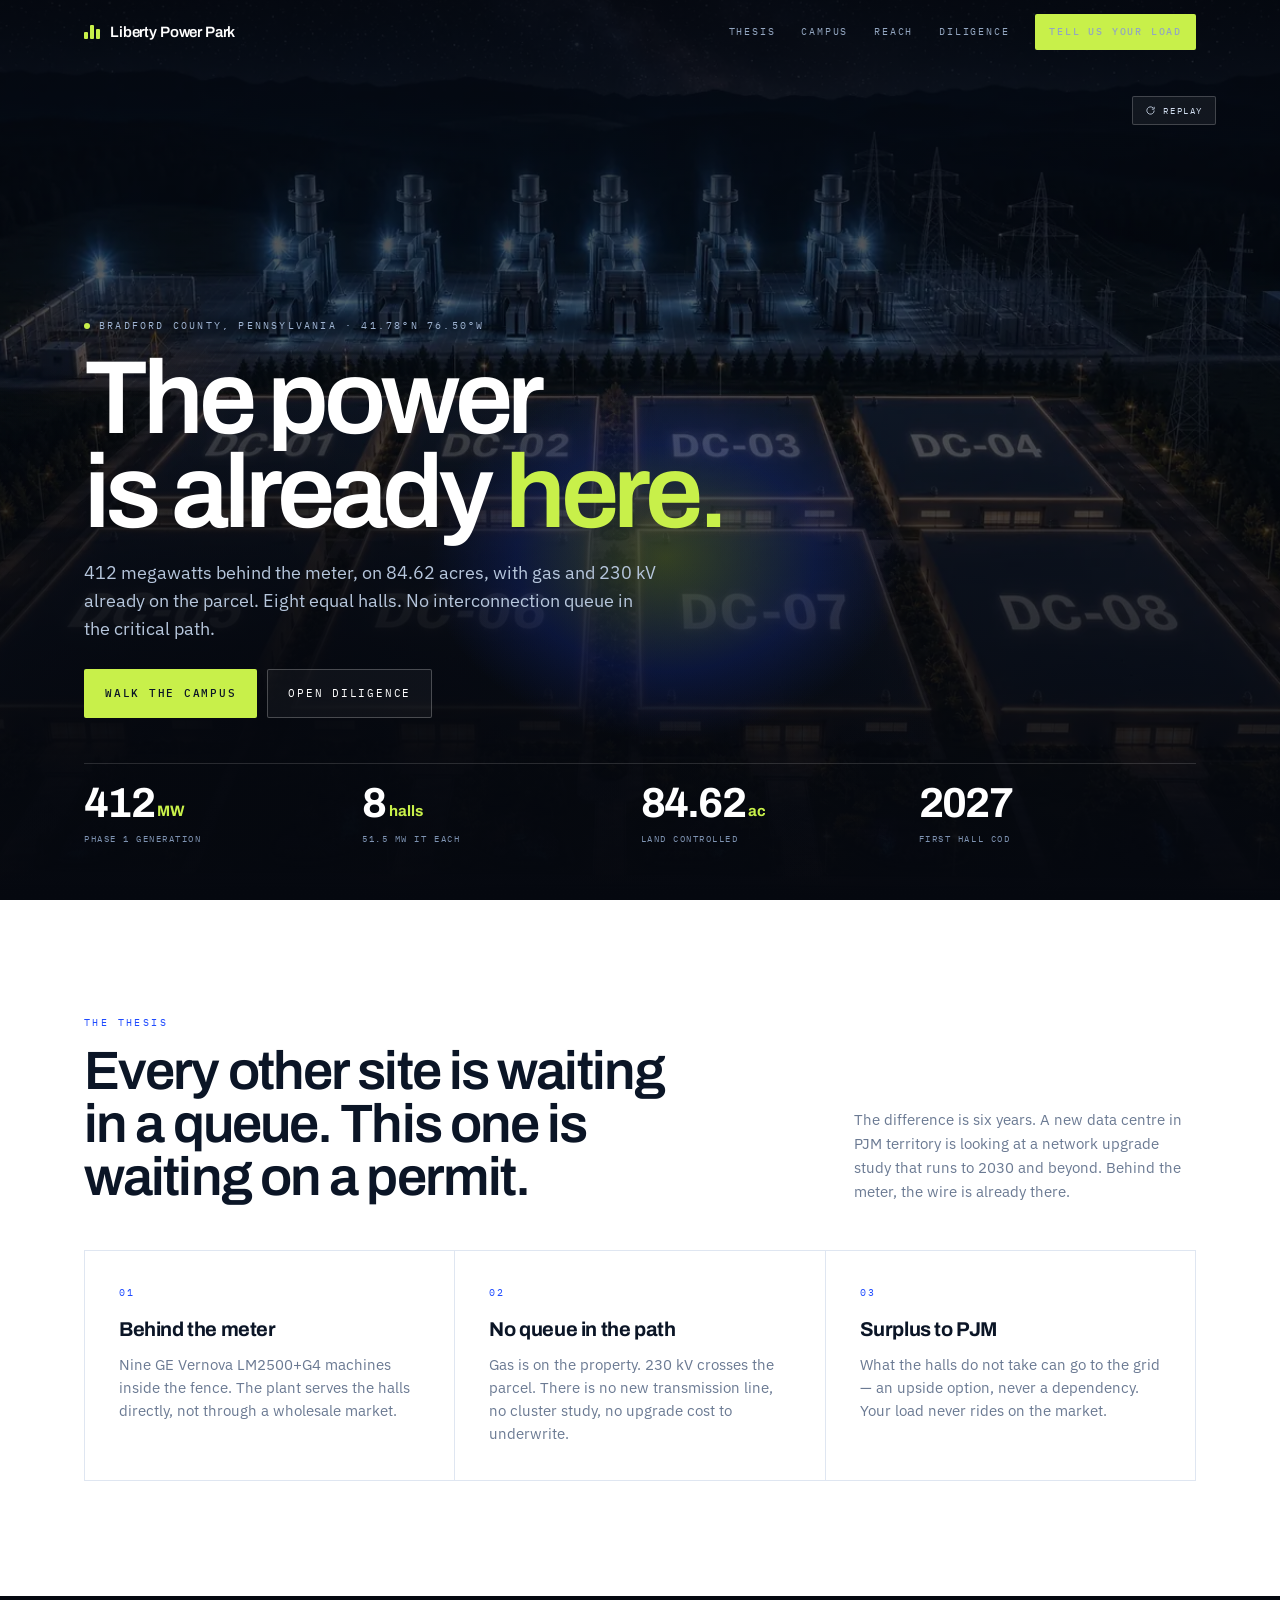
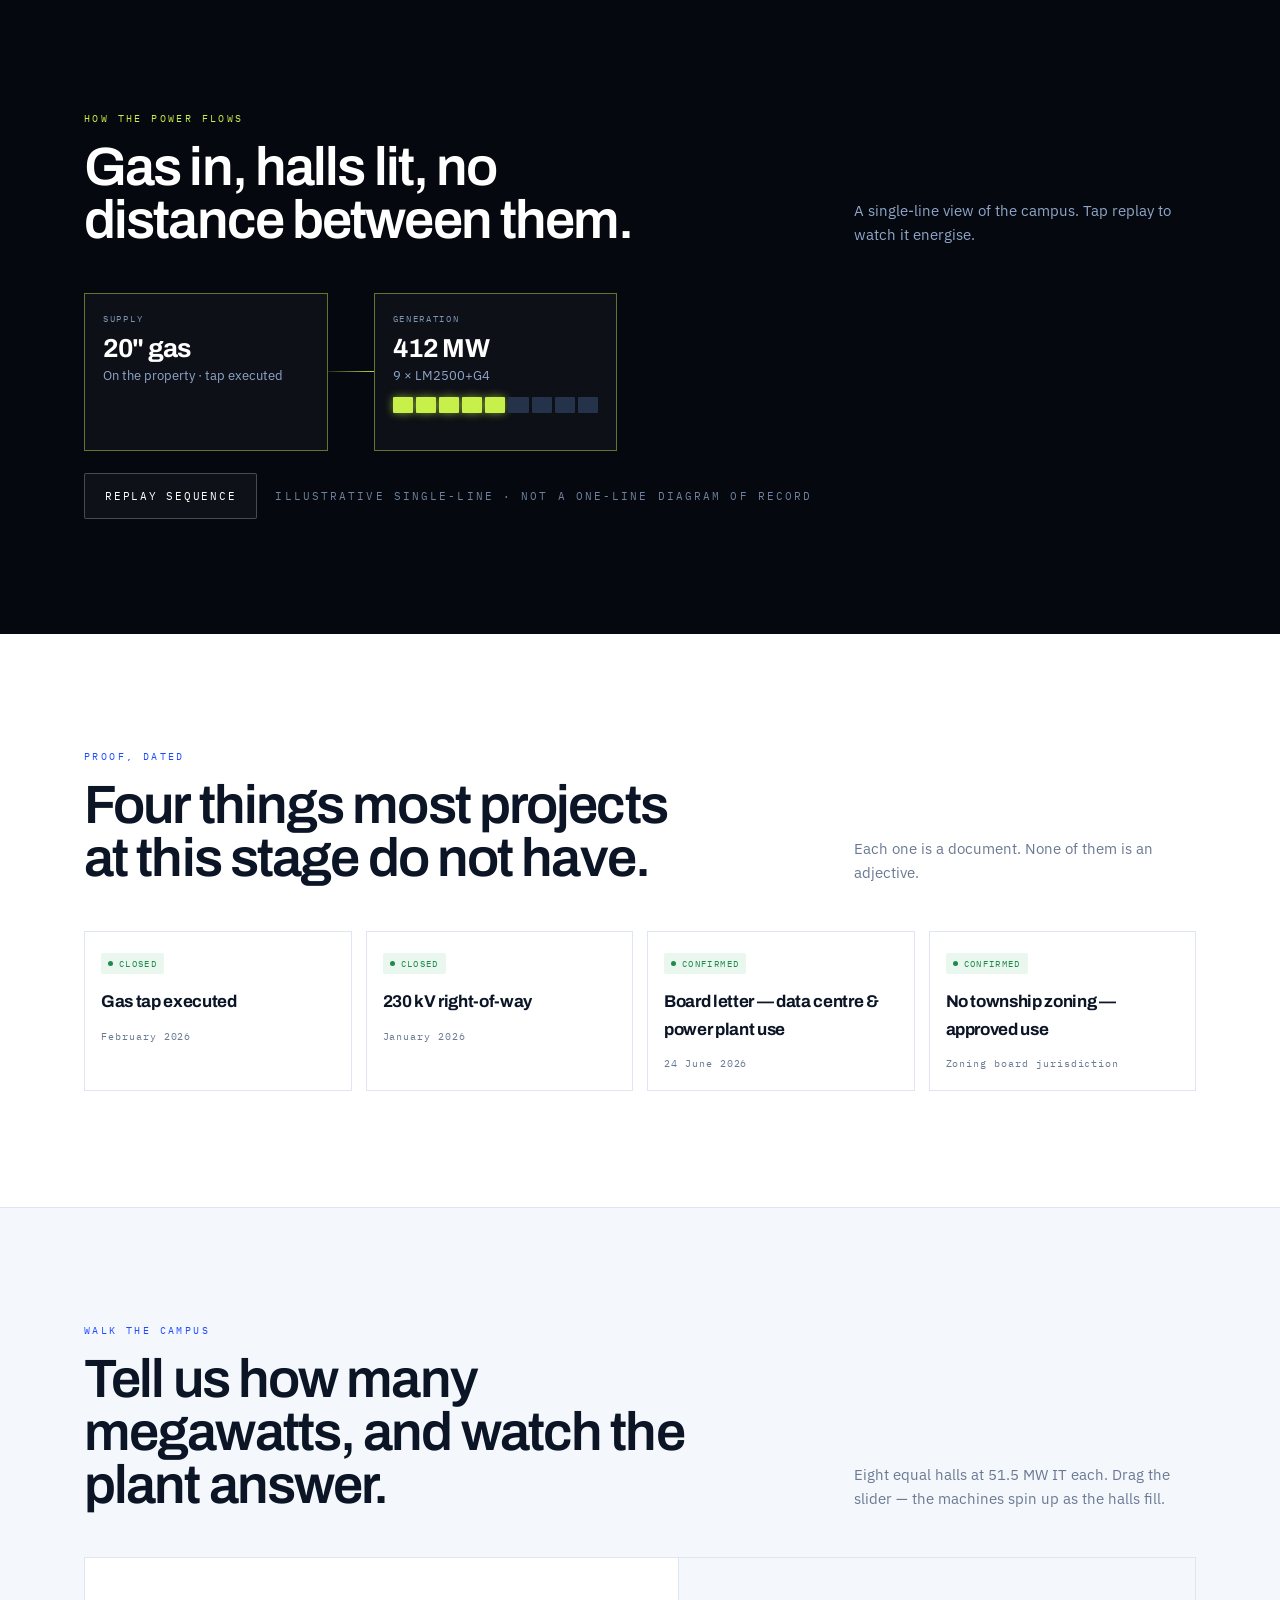
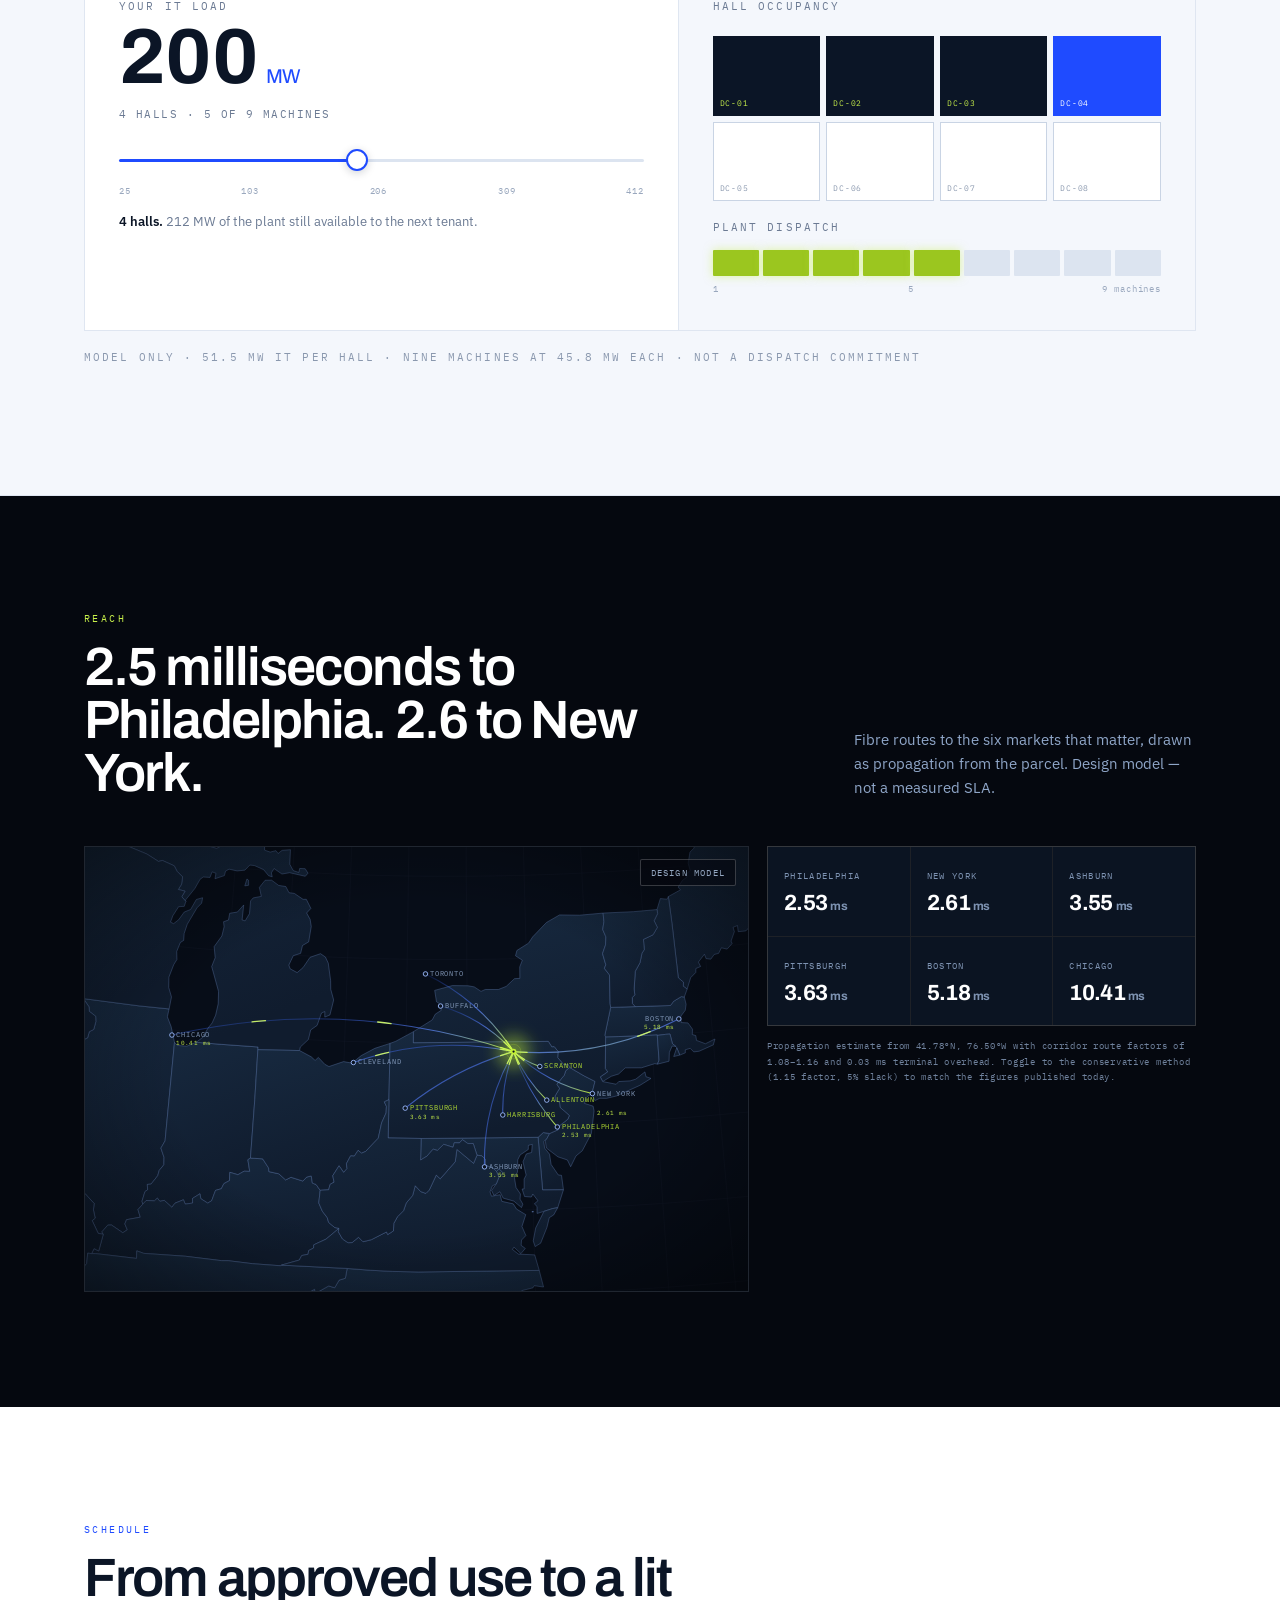
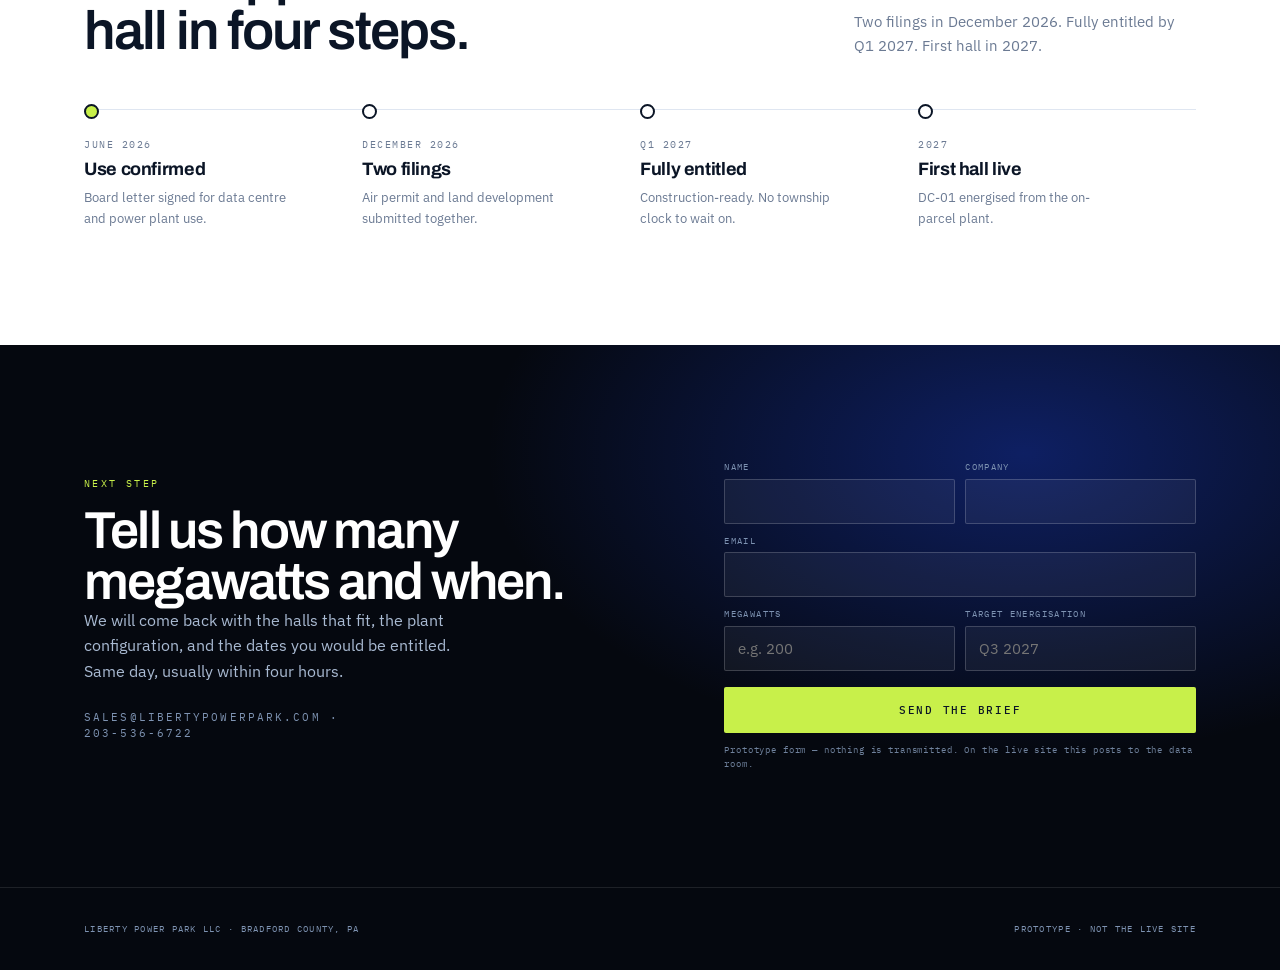
==== commit 106c0139: "Point canonical and social metadata at liberty-power-park.pages.dev" ====
--- a/index.html
+++ b/index.html
@@ -11,19 +11,19 @@
 <link rel="stylesheet" href="style.css">
 <link rel="icon" href="favicon.svg" type="image/svg+xml">
 <link rel="apple-touch-icon" href="favicon.png">
-<link rel="canonical" href="https://arbitragegod.github.io/liberty-power-park/">
+<link rel="canonical" href="https://liberty-power-park.pages.dev/">
 <meta property="og:type" content="website">
 <meta property="og:site_name" content="Liberty Power Park">
 <meta property="og:title" content="The power is already here — Liberty Power Park">
 <meta property="og:description" content="412 MW behind the meter on 84.62 acres in Bradford County, Pennsylvania. Gas and 230 kV already on the parcel. Eight 51.5 MW halls. First hall 2027.">
-<meta property="og:url" content="https://arbitragegod.github.io/liberty-power-park/">
-<meta property="og:image" content="https://arbitragegod.github.io/liberty-power-park/assets/og.jpg">
+<meta property="og:url" content="https://liberty-power-park.pages.dev/">
+<meta property="og:image" content="https://liberty-power-park.pages.dev/assets/og.jpg">
 <meta property="og:image:width" content="1200">
 <meta property="og:image:height" content="630">
 <meta name="twitter:card" content="summary_large_image">
 <meta name="twitter:title" content="The power is already here — Liberty Power Park">
 <meta name="twitter:description" content="412 MW behind the meter on 84.62 acres in Bradford County, Pennsylvania. Gas and 230 kV already on the parcel. Eight 51.5 MW halls. First hall 2027.">
-<meta name="twitter:image" content="https://arbitragegod.github.io/liberty-power-park/assets/og.jpg">
+<meta name="twitter:image" content="https://liberty-power-park.pages.dev/assets/og.jpg">
 
 </head>
 <body>
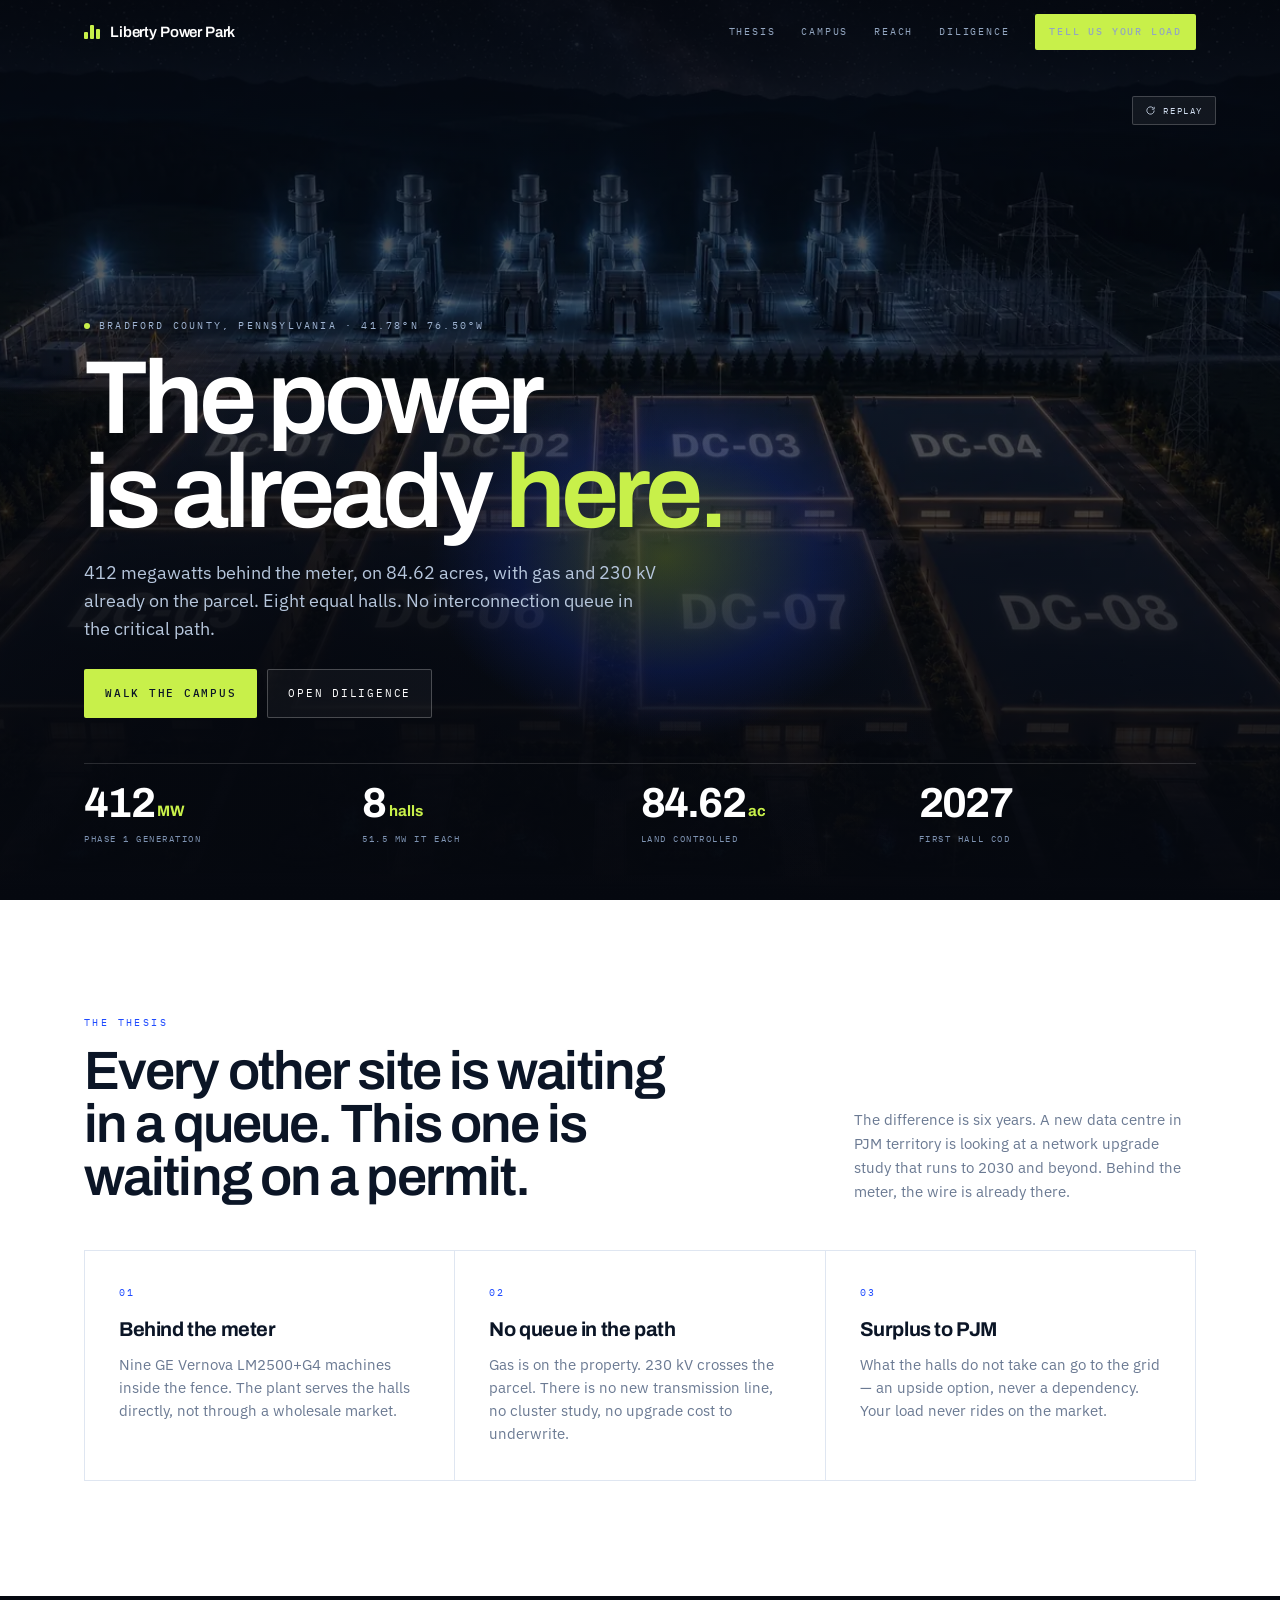
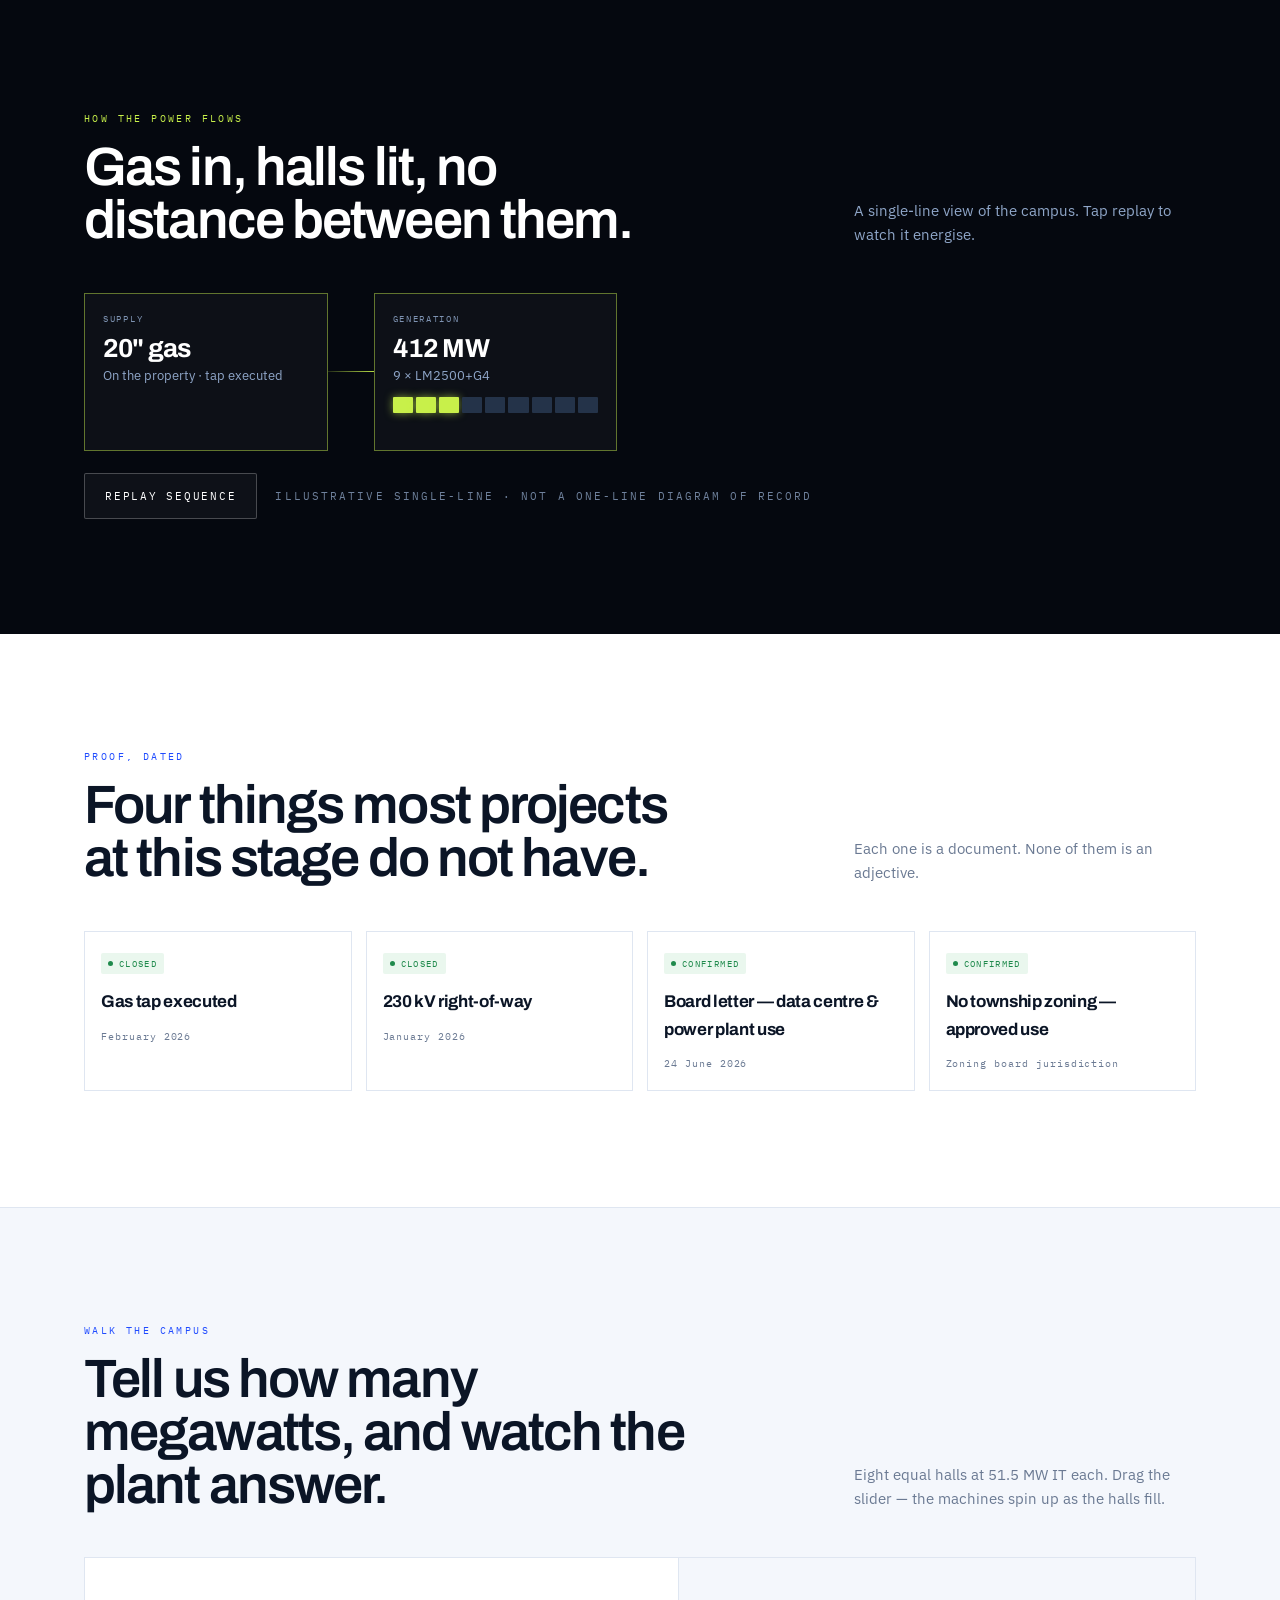
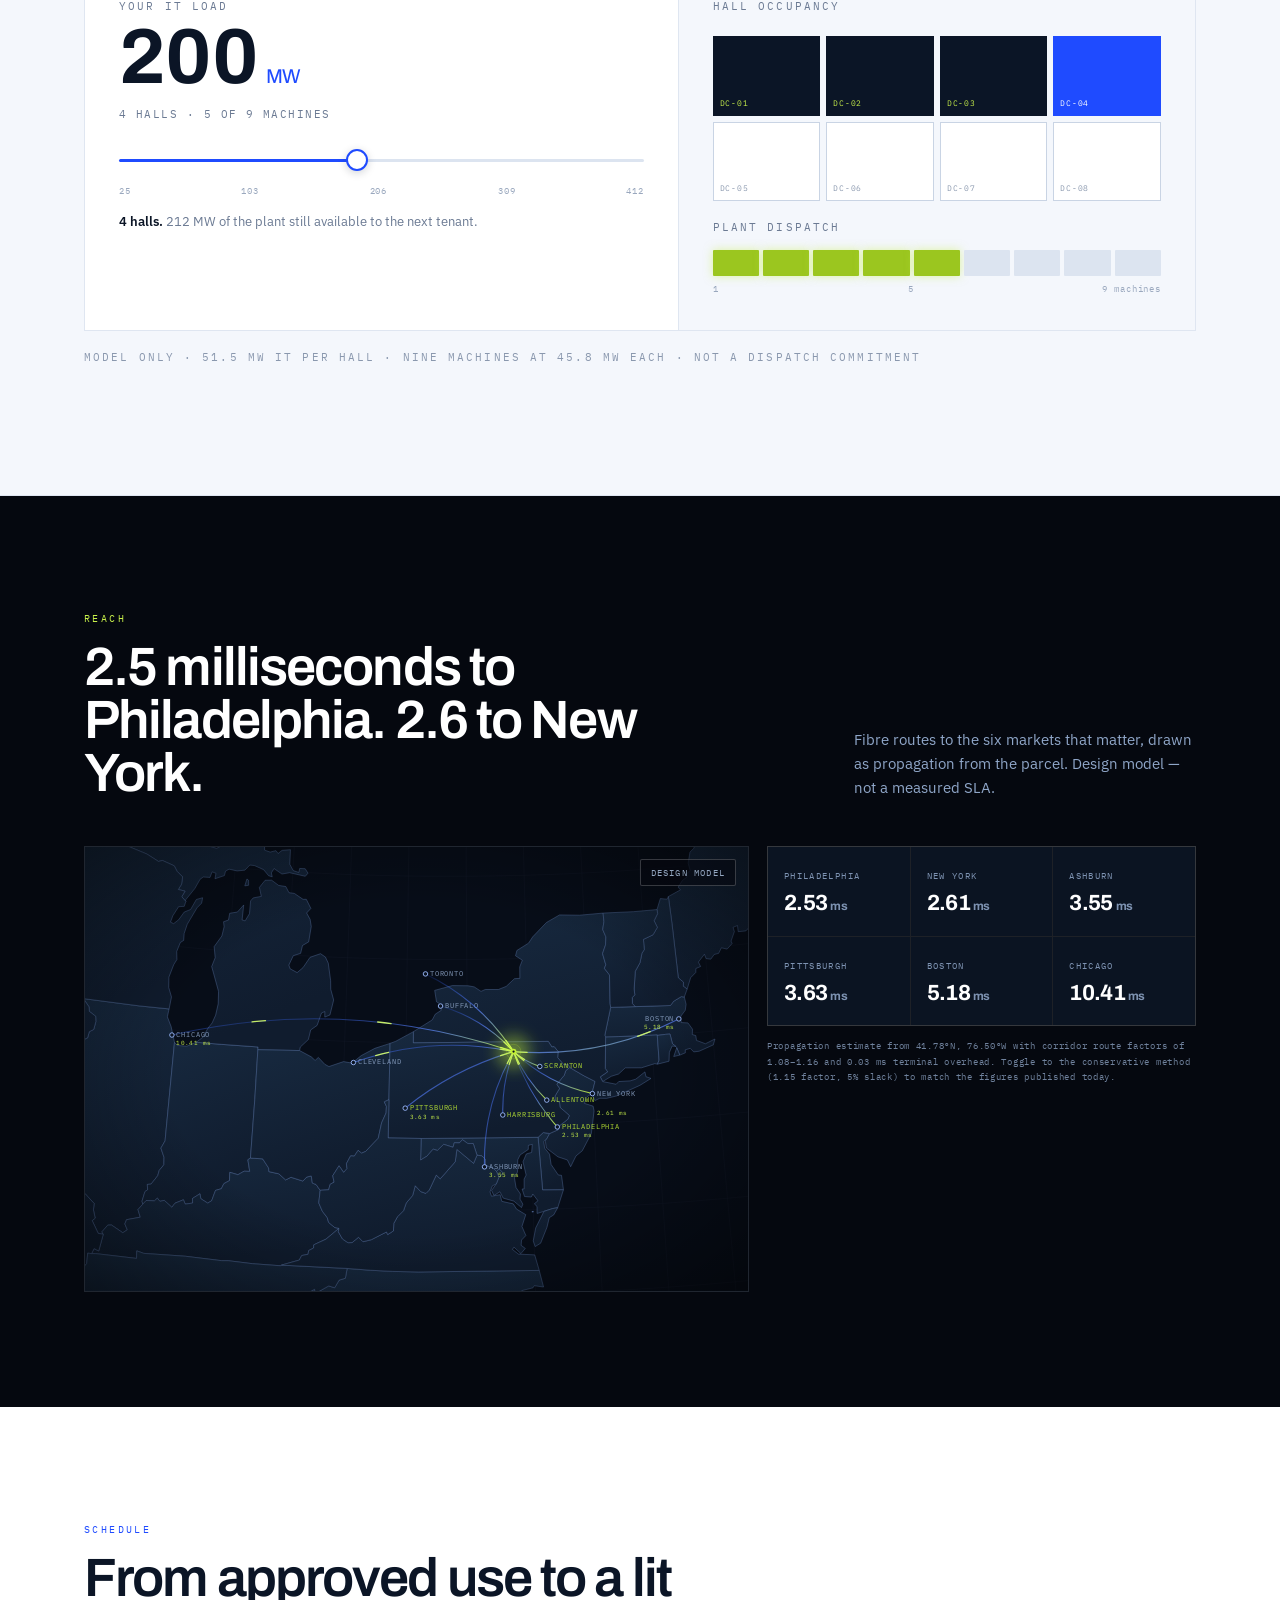
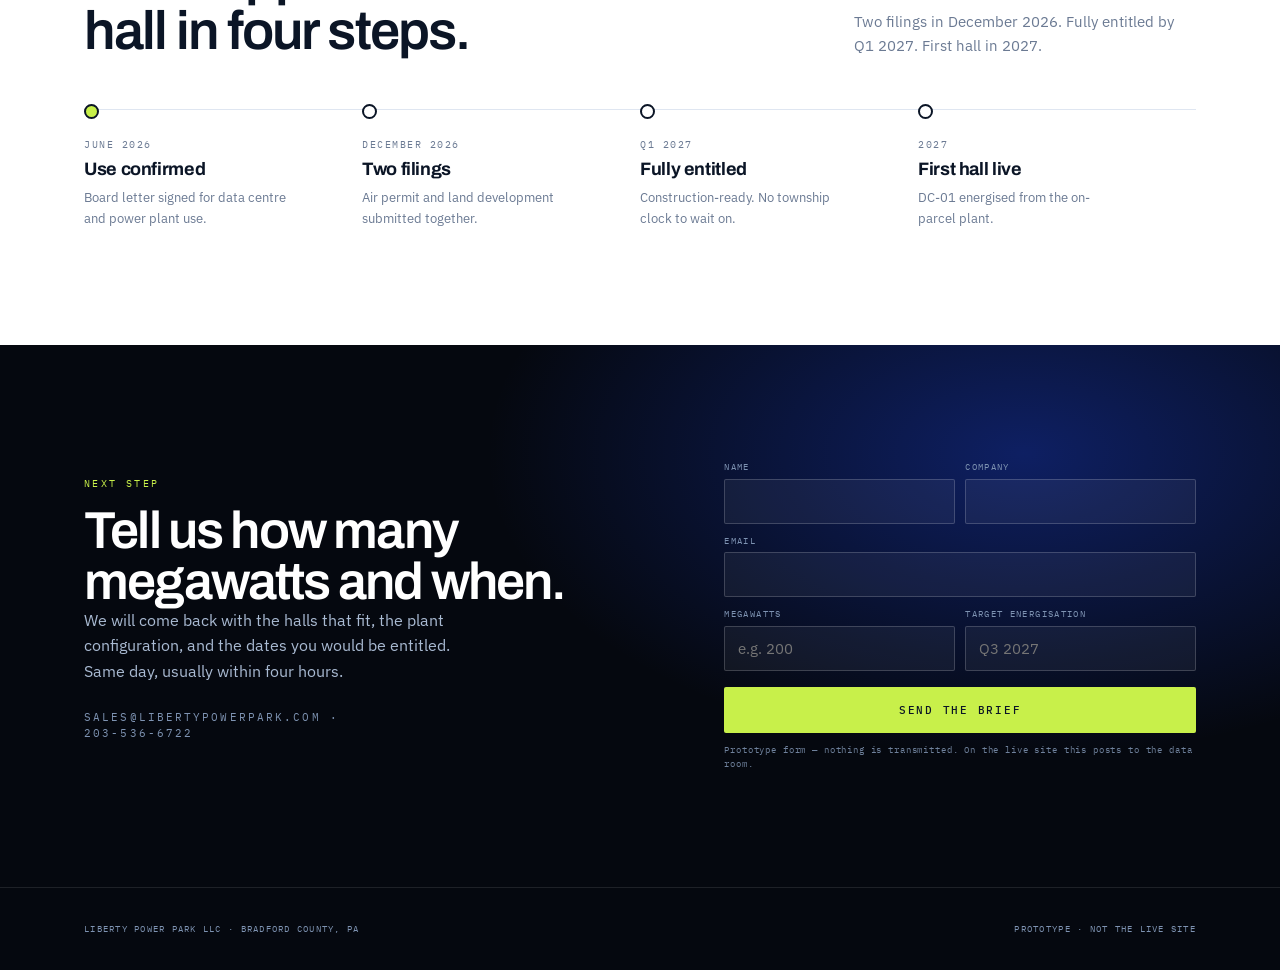
==== commit d88daba8: "Clean URLs: /diligence instead of /diligence.html" ====
--- a/index.html
+++ b/index.html
@@ -30,12 +30,12 @@
 
 <header class="nav" id="nav">
   <div class="nav-in">
-    <a class="brand" href="index.html"><span class="mark"><i></i><i></i><i></i></span>Liberty Power Park</a>
+    <a class="brand" href="/"><span class="mark"><i></i><i></i><i></i></span>Liberty Power Park</a>
     <nav class="nav-links" id="navlinks">
       <a href="#flow">Thesis</a>
       <a href="#load">Campus</a>
       <a href="#reach">Reach</a>
-      <a href="diligence.html">Diligence</a>
+      <a href="/diligence">Diligence</a>
       <a class="nav-cta" href="#ask">Tell us your load</a>
     </nav>
     <button class="burger" id="burger" aria-label="Menu" aria-expanded="false"><span></span><span></span><span></span></button>
@@ -58,7 +58,7 @@
     <p class="hero-sub">412 megawatts behind the meter, on 84.62 acres, with gas and 230 kV already on the parcel. Eight equal halls. No interconnection queue in the critical path.</p>
     <div class="hero-actions">
       <a class="btn btn-p" href="#load">Walk the campus</a>
-      <a class="btn btn-g" href="diligence.html">Open diligence</a>
+      <a class="btn btn-g" href="/diligence">Open diligence</a>
     </div>
     <div class="hero-kpi">
       <div><b><span data-count="412">0</span><i>MW</i></b><span>Phase 1 generation</span></div>
